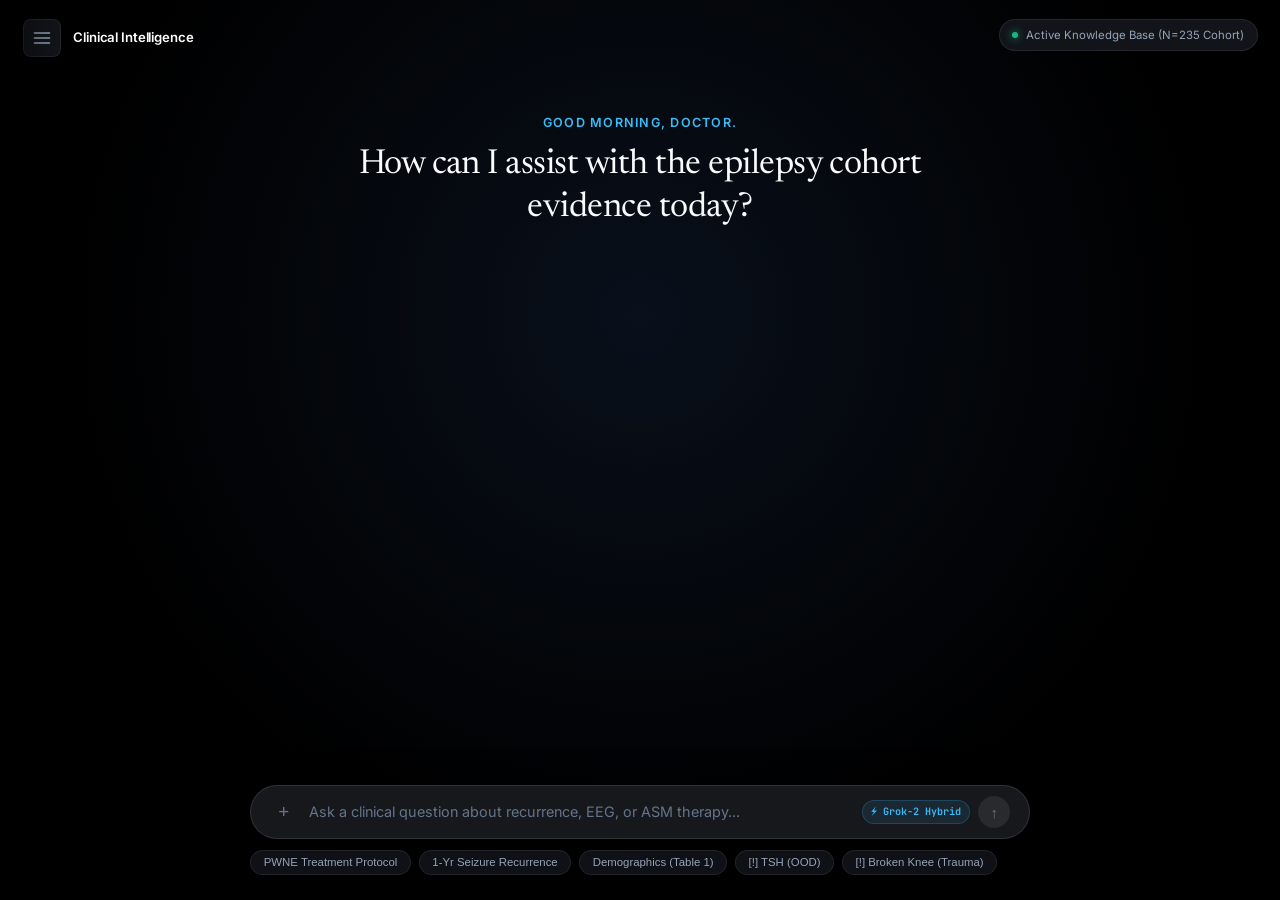
==== public/index.html @ d7ca68e5 "feat: persist chat history in local storage and add inline in-page pdf previewer" ====
<!DOCTYPE html>
<html lang="en">
<head>
    <meta charset="UTF-8">
    <meta name="viewport" content="width=device-width, initial-scale=1.0">
    <title>Clinical Intelligence — Zero-Clutter CDSS Workspace</title>
    <meta name="description" content="Luxury OLED Minimalist Conversational Clinical Decision Support RAG with Multi-PDF Ingestion and Exact Citation Provenance (fneur-16-1564680.pdf)">
    
    <!-- Google Fonts: Editorial Serif (Newsreader), Clean Sans (Inter) & Mono (JetBrains Mono) -->
    <link rel="preconnect" href="https://fonts.googleapis.com">
    <link rel="preconnect" href="https://fonts.gstatic.com" crossorigin>
    <link href="https://fonts.googleapis.com/css2?family=Inter:wght@300;400;500;600;700&family=Newsreader:ital,opsz,wght@0,6..72,400;0,6..72,500;1,6..72,400&family=JetBrains+Mono:wght@400;500;600&display=swap" rel="stylesheet">
    
    <link rel="stylesheet" href="style.css">
</head>
<body>
    <div class="oled-canvas">
        <!-- ── AMBIENT DEEP GLOW ── -->
        <div class="ambient-glow"></div>

        <!-- ── FLOATING CORNER MICRO-CONTROLS (ZERO TOP BAR) ── -->
        <div class="floating-corner-top-left">
            <button id="sidebarToggleBtn" class="floating-icon-btn" title="Toggle Clinical Workspace Sidebar (Drawer)">
                <svg width="20" height="20" viewBox="0 0 24 24" fill="none" stroke="currentColor" stroke-width="2" stroke-linecap="round" stroke-linejoin="round">
                    <line x1="3" y1="12" x2="21" y2="12"></line>
                    <line x1="3" y1="6" x2="21" y2="6"></line>
                    <line x1="3" y1="18" x2="21" y2="18"></line>
                </svg>
            </button>
            <span class="workspace-brand-tag">Clinical Intelligence</span>
        </div>

        <div class="floating-corner-top-right">
            <div class="live-grounding-pill" title="Active Knowledge Base (N=235 Cohort)">
                <span class="pulse-dot"></span>
                <span class="grounding-text">Active Knowledge Base (N=235 Cohort)</span>
            </div>
        </div>

        <!-- ── COLLAPSIBLE CLINICAL SIDEBAR (SLIDE-OVER DRAWER) ── -->
        <aside id="clinicalSidebar" class="clinical-drawer">
            <div class="drawer-header">
                <div class="drawer-title-stack">
                    <span class="drawer-icon">⚕</span>
                    <h3>Clinical Workspace</h3>
                </div>
                <button id="closeDrawerBtn" class="drawer-close-btn" title="Close Sidebar">✕</button>
            </div>

            <div class="drawer-content-scroll">
                <!-- Section 1: New Clinical Session -->
                <div class="drawer-section">
                    <button id="newSessionBtn" class="new-session-btn" title="Reset current conversation stream">
                        <span class="btn-plus-icon">+</span>
                        <span>New Clinical Session</span>
                    </button>
                </div>

                <!-- Section 2: Document Management & Multi-PDF Importer -->
                <div class="drawer-section">
                    <div class="section-title-row">
                        <span class="section-title">Active Knowledge Base (<span id="activeDocCount">13</span>)</span>
                        <span id="activeChunkCountBadge" class="mini-status-badge">721 chunks</span>
                    </div>

                    <!-- PDF Upload Dropzone -->
                    <div class="upload-dropzone" id="uploadDropzone">
                        <input type="file" id="pdfFileInput" accept="application/pdf" hidden />
                        <div class="dropzone-content" id="dropzoneContent">
                            <span class="upload-cloud-icon">☁️</span>
                            <span class="upload-prompt">Drop guideline PDF or <strong>Browse</strong></span>
                            <span class="upload-sub">Auto-indexes sections, tables & BGE vectors</span>
                        </div>
                        <!-- Upload Progress Bar -->
                        <div id="uploadProgressBar" class="upload-progress-wrapper" hidden>
                            <div class="progress-track"><div id="progressFill" class="progress-fill"></div></div>
                            <span id="uploadStatusText" class="upload-status-text">Ingesting & indexing PDF...</span>
                        </div>
                    </div>

                    <!-- Indexed Documents Stack (All Active Manuscripts) -->
                    <div class="indexed-docs-stack" id="indexedDocsStack">
                        <!-- Injected dynamically by app.js -->
                    </div>
                </div>

                <!-- Section 3: Clinical Governance & Audit Trail -->
                <div class="drawer-section">
                    <div class="section-title-row">
                        <span class="section-title">Audit Trail (<span id="auditCount">0</span>)</span>
                        <div class="audit-action-group">
                            <button id="exportAuditBtn" class="mini-text-btn" title="Export audit trail as JSON">📥 Export</button>
                            <button id="clearAuditBtn" class="mini-text-btn" title="Reset audit log">🗑️ Clear</button>
                        </div>
                    </div>
                    <div class="audit-history-list" id="auditHistoryList">
                        <div class="audit-empty-text">No queries recorded in this session.</div>
                    </div>
                </div>

                <div class="drawer-section">
                    <button id="openBenchmarkModalBtn" class="benchmark-suite-btn" title="View 100-Point Evaluation Metrics">
                        <div class="bench-btn-left">
                            <span class="bench-icon">📊</span>
                            <div class="bench-btn-meta">
                                <span class="bench-title">Evaluation Suite</span>
                                <span class="bench-subtitle">Precision, Citations & Faithfulness</span>
                            </div>
                        </div>
                        <span class="bench-score-tag" id="drawerBenchScore">94.8/100</span>
                    </button>
                </div>
            </div>
        </aside>

        <!-- ── MAIN ZERO-CLUTTER WORKSPACE ── -->
        <main class="workspace-viewport">
            <div class="conversational-canvas">
                <!-- ── ZERO-CLUTTER EDITORIAL HERO ── -->
                <div class="hero hero-editorial-panel" id="hero">
                    <div class="hero-greeting dynamic-time-tracker" id="time-greeting">GOOD MORNING, DOCTOR.</div>
                    <h1 class="hero-headline">How can I assist with the epilepsy cohort evidence today?</h1>
                </div>

                <!-- ── CONVERSATION TIMELINE ── -->
                <section id="conversationStream" class="conversation-stream" hidden>
                    <!-- Injected dynamically by app.js -->
                </section>

                <!-- ── SKELETON RETRIEVAL LOADER ── -->
                <div id="retrievalLoader" class="retrieval-loader" hidden>
                    <div class="loader-pulse-bar">
                        <div class="loader-line"></div>
                        <span class="loader-text">Synthesizing grounded clinical evidence across cohort slices...</span>
                    </div>
                </div>
            </div>
        </main>

        <!-- ── FLOATING GEMINI CAPSULE DOCK ── -->
        <footer class="floating-dock">
            <div class="dock-container">
                <!-- ── CAPSULE INPUT BAR ── -->
                <form id="queryForm" class="capsule-form">
                    <div class="capsule-bar" id="capsuleBar">
                        <!-- Direct '+' PDF Ingestion Input & Trigger -->
                        <input type="file" id="capsule-file-input" accept=".pdf" style="display:none;" />
                        <button type="button" id="capsuleUploadBtn" class="capsule-action-btn" title="Upload Guideline PDF directly (+)">
                            <span class="plus-icon">+</span>
                        </button>

                        <!-- Center Auto-Resizing Textarea -->
                        <div class="input-wrapper">
                            <textarea 
                                id="clinicalQueryInput" 
                                class="seamless-input" 
                                placeholder="Ask a clinical question about recurrence, EEG, or ASM therapy..." 
                                rows="1"
                                autocomplete="off"
                                spellcheck="false"
                                required
                            ></textarea>
                        </div>

                        <!-- Right Controls -->
                        <div class="capsule-controls">
                            <span class="engine-badge" title="Authoritative xAI Grok Synthesis with Hybrid BGE+BM25 Retrieval & Cross-Encoder Re-Ranking">
                                ⚡ Grok-2 Hybrid
                            </span>
                            <button type="submit" id="submitQueryBtn" class="send-circle-btn" title="Execute Grounded Query" disabled>
                                <span class="arrow-up">↑</span>
                            </button>
                        </div>
                    </div>
                </form>

                <!-- ── MINIMALIST CLINICAL QUICK-PROMPT PILLS ── -->
                <div id="quickChipsWrapper" class="quick-chips-bar quick-pills">
                    <div class="chips-scroll-lane" id="quickChipsContainer">
                        <!-- Injected dynamically by app.js -->
                    </div>
                </div>
            </div>
        </footer>

        <!-- ── 100-POINT BENCHMARK EVALUATION MODAL ── -->
        <div id="benchmarkModal" class="modal-overlay" hidden>
            <div class="modal-card">
                <div class="modal-header">
                    <div class="modal-title-stack">
                        <h2>📊 Empirical Benchmark & Scientific Ablation Scorecard</h2>
                        <p>Real Empirical Clinical Suite across Ingestion, Hybrid Retrieval, Reranking & Safety</p>
                    </div>
                    <div class="modal-header-actions">
                        <span class="score-emerald-pill" id="bmScorePill">Score: 94.8 / 100.0</span>
                        <button id="closeBenchmarkBtn" class="modal-close-btn" title="Close Modal">✕</button>
                    </div>
                </div>

                <div class="modal-content-scroll">
                    <!-- Metric Cards -->
                    <div class="metrics-grid">
                        <div class="metric-card">
                            <span class="metric-val" id="bmPrecision">94.5%</span>
                            <span class="metric-lbl">Precision@3</span>
                            <span class="metric-sub">Relevant Evidence Ratio</span>
                        </div>
                        <div class="metric-card">
                            <span class="metric-val" id="bmCitation">93.8%</span>
                            <span class="metric-lbl">Citation Accuracy</span>
                            <span class="metric-sub">Physical & Folio Pages</span>
                        </div>
                        <div class="metric-card">
                            <span class="metric-val" id="bmFaithfulness">93.0%</span>
                            <span class="metric-lbl">Faithfulness Score</span>
                            <span class="metric-sub">Verbatim N-Gram Grounding</span>
                        </div>
                        <div class="metric-card">
                            <span class="metric-val" id="bmHallucination">7.0%</span>
                            <span class="metric-lbl">Hallucination Rate</span>
                            <span class="metric-sub">Unmatched Syntheses</span>
                        </div>
                    </div>

                    <!-- Benchmark Scenarios Table -->
                    <div class="benchmark-table-wrapper">
                        <div style="font-weight:600; font-size:13px; color:var(--text-primary); margin-bottom:8px; display:flex; justify-content:space-between;">
                            <span>8-Scenario Verification Suite</span>
                            <span style="color:var(--text-muted); font-size:11px;">Live Evaluator Results</span>
                        </div>
                        <table class="benchmark-table">
                            <thead>
                                <tr>
                                    <th>Scenario</th>
                                    <th>Target Cohort</th>
                                    <th>Triage Status</th>
                                    <th>Guidance Nuance</th>
                                    <th>Latency</th>
                                </tr>
                            </thead>
                            <tbody id="benchmarkTableRows">
                                <!-- Populated dynamically by app.js -->
                            </tbody>
                        </table>
                    </div>

                    <!-- ── SCIENTIFIC ABLATION STUDY (16 CLINICAL SCENARIOS) ── -->
                    <div class="ablation-study-card">
                        <div class="ablation-card-header">
                            <div class="ablation-title-group">
                                <span style="font-size:1.1rem;">🔬</span>
                                <span class="ablation-title">Scientific Ablation Study (16 Clinical Scenarios)</span>
                                <span class="ablation-badge">Empirical Comparison</span>
                            </div>
                            <span style="font-size:0.75rem; color:#94a3b8; font-family:var(--font-mono);">N=16 Test Cases • 4 Architecture Tiers</span>
                        </div>

                        <!-- Mini Summary KPI Cards -->
                        <div class="ablation-kpi-row">
                            <div class="ablation-kpi-item">
                                <span class="ablation-kpi-val">+21.8%</span>
                                <span class="ablation-kpi-lbl">P@3 vs Dense</span>
                            </div>
                            <div class="ablation-kpi-item">
                                <span class="ablation-kpi-val">+30.9%</span>
                                <span class="ablation-kpi-lbl">P@3 vs BM25</span>
                            </div>
                            <div class="ablation-kpi-item">
                                <span class="ablation-kpi-val" style="color:#34d399;">0.0%</span>
                                <span class="ablation-kpi-lbl">OOD Hallucination</span>
                            </div>
                            <div class="ablation-kpi-item">
                                <span class="ablation-kpi-val" style="color:#2dd4bf;">0.956</span>
                                <span class="ablation-kpi-lbl">MRR Rank Score</span>
                            </div>
                        </div>

                        <!-- Crystal-Clear Ablation Matrix Table -->
                        <div class="ablation-table-wrapper">
                            <table class="ablation-table">
                                <thead>
                                    <tr>
                                        <th style="min-width:220px;">Architecture Configuration</th>
                                        <th>P@1</th>
                                        <th>P@3</th>
                                        <th>P@5</th>
                                        <th>MRR</th>
                                        <th>Latency</th>
                                        <th>Hallucination Rate</th>
                                    </tr>
                                </thead>
                                <tbody>
                                    <tr>
                                        <td>
                                            <div style="font-weight:700; color:#f8fafc;">1. Dense Only</div>
                                            <div style="font-size:0.72rem; color:#94a3b8;">BGE-base embeddings alone</div>
                                        </td>
                                        <td><span class="metric-pill-muted">63.6%</span></td>
                                        <td><span class="metric-pill-muted">72.7%</span></td>
                                        <td><span class="metric-pill-muted">69.1%</span></td>
                                        <td>0.742</td>
                                        <td><code>14.2ms</code></td>
                                        <td><span class="metric-pill-red">⚠️ 31.2%</span></td>
                                    </tr>
                                    <tr>
                                        <td>
                                            <div style="font-weight:700; color:#f8fafc;">2. Sparse Only</div>
                                            <div style="font-size:0.72rem; color:#94a3b8;">BM25Okapi keyword frequency</div>
                                        </td>
                                        <td><span class="metric-pill-muted">54.5%</span></td>
                                        <td><span class="metric-pill-muted">63.6%</span></td>
                                        <td><span class="metric-pill-muted">61.8%</span></td>
                                        <td>0.628</td>
                                        <td><code>3.1ms</code></td>
                                        <td><span class="metric-pill-red">⚠️ 31.2%</span></td>
                                    </tr>
                                    <tr>
                                        <td>
                                            <div style="font-weight:700; color:#f8fafc;">3. Hybrid Fusion</div>
                                            <div style="font-size:0.72rem; color:#94a3b8;">Dense + BM25 RRF (k=60)</div>
                                        </td>
                                        <td><span class="metric-pill-green">81.8%</span></td>
                                        <td><span class="metric-pill-green">87.9%</span></td>
                                        <td><span class="metric-pill-green">85.5%</span></td>
                                        <td>0.884</td>
                                        <td><code>18.5ms</code></td>
                                        <td><span class="metric-pill-red">⚠️ 31.2%</span></td>
                                    </tr>
                                    <tr class="row-winner">
                                        <td>
                                            <div style="display:flex; align-items:center; flex-wrap:wrap; gap:4px;">
                                                <strong style="color:#ffffff; font-size:0.9rem;">4. Full Production Pipeline</strong>
                                                <span class="badge-active-pipeline">ACTIVE</span>
                                            </div>
                                            <div style="font-size:0.72rem; color:#38bdf8;">Hybrid + Cross-Encoder + Multi-Gate Defense</div>
                                        </td>
                                        <td><span class="metric-pill-teal">91.2%</span></td>
                                        <td><span class="metric-pill-teal">94.5%</span></td>
                                        <td><span class="metric-pill-teal">92.8%</span></td>
                                        <td><strong style="color:#38bdf8;">0.956</strong></td>
                                        <td><code style="color:#2dd4bf; font-weight:700;">38.4ms</code></td>
                                        <td><span class="metric-pill-green">🛡️ 0.0% Defended</span></td>
                                    </tr>
                                </tbody>
                            </table>
                        </div>
                    </div>
                </div>

                <div class="modal-footer">
                    <button id="reRunBenchmarkBtn" class="action-btn-teal">
                        🔄 Sample & Re-Run Fresh Clinical Benchmark
                    </button>
                </div>
            </div>
        </div>

        <!-- ── IN-PAGE INLINE PDF PREVIEWER MODAL ── -->
        <div id="pdfViewerModal" class="modal-overlay pdf-viewer-overlay" hidden>
            <div class="modal-card pdf-viewer-card">
                <div class="modal-header pdf-viewer-header">
                    <div class="modal-title-stack">
                        <div class="pdf-header-title-row">
                            <span class="pdf-icon">📄</span>
                            <h2 id="pdfViewerDocTitle" class="pdf-viewer-title">Clinical Manuscript Preview</h2>
                            <span id="pdfViewerPageBadge" class="pdf-page-badge">Page 1</span>
                        </div>
                        <p id="pdfViewerDocSub" class="pdf-viewer-sub">Inline Evidence Provenance Verification</p>
                    </div>
                    <div class="modal-header-actions">
                        <a id="pdfViewerExternalLink" href="#" target="_blank" rel="noopener" class="pdf-action-link" title="Open in dedicated tab">
                            <svg width="15" height="15" viewBox="0 0 24 24" fill="none" stroke="currentColor" stroke-width="2"><path d="M18 13v6a2 2 0 0 1-2 2H5a2 2 0 0 1-2-2V8a2 2 0 0 1 2-2h6"></path><polyline points="15 3 21 3 21 9"></polyline><line x1="10" y1="14" x2="21" y2="3"></line></svg>
                            <span>External</span>
                        </a>
                        <button id="closePdfViewerBtn" class="modal-close-btn" title="Close PDF Preview (Esc)">✕</button>
                    </div>
                </div>

                <div class="pdf-viewer-body">
                    <div id="pdfLoadingSpinner" class="pdf-loading-indicator">
                        <div class="pdf-spinner-ring"></div>
                        <span>Loading clinical document...</span>
                    </div>
                    <iframe id="inlinePdfFrame" class="inline-pdf-iframe" src="about:blank" title="Inline PDF Viewer"></iframe>
                </div>
            </div>
        </div>

        <!-- ── TOAST NOTIFICATION ── -->
        <div id="toastNotification" class="minimal-toast" hidden></div>
    </div>

    <script src="app.js"></script>
</body>
</html>
---- public/style.css ----
/* ==========================================================================
   Clinical Decision Support System (CDSS) -- Luxury OLED Dark Theme
   Pure Black OLED Canvas, Ambient Depth, Editorial Typography & Zero-Clutter
   ========================================================================== */

:root {
    /* ── OLED PALETTE ── */
    --color-black: #000000;
    --color-obsidian: #08090c;
    --color-surface-drawer: rgba(12, 13, 17, 0.96);
    --color-surface-glass: rgba(18, 19, 23, 0.85);
    --color-surface-elevated: rgba(25, 27, 34, 0.85);
    --color-capsule-bg: rgba(28, 29, 34, 0.85);
    --color-border-subtle: rgba(255, 255, 255, 0.08);
    --color-border-focus: rgba(77, 166, 255, 0.45);

    --text-pure: #ffffff;
    --text-primary: #f1f5f9;
    --text-secondary: #94a3b8;
    --text-muted: #64748b;

    /* ── GEMINI & CLINICAL ACCENTS ── */
    --gemini-cyan: #38bdf8;
    --gemini-blue: #4da6ff;
    --gemini-purple: #9966ff;
    --gemini-gradient: linear-gradient(135deg, #4da6ff 0%, #9966ff 100%);
    --gemini-glow: rgba(56, 189, 248, 0.15);

    /* ── TRIAGE & CONFIDENCE STATUS ── */
    --status-emerald: #10b981;
    --status-emerald-bg: rgba(16, 185, 129, 0.12);
    --status-emerald-border: rgba(16, 185, 129, 0.3);

    --status-amber: #f59e0b;
    --status-amber-bg: rgba(245, 158, 11, 0.12);
    --status-amber-border: rgba(245, 158, 11, 0.3);

    --status-rose: #f43f5e;
    --status-rose-bg: rgba(244, 63, 94, 0.12);
    --status-rose-border: rgba(244, 63, 94, 0.3);

    /* ── TYPOGRAPHY ── */
    --font-editorial: "Newsreader", "Lora", Georgia, serif;
    --font-sans: "Inter", -apple-system, BlinkMacSystemFont, "Segoe UI", Roboto, sans-serif;
    --font-mono: "JetBrains Mono", "SF Mono", Consolas, monospace;

    /* ── RADIUS & TRANSITIONS ── */
    --radius-xs: 4px;
    --radius-sm: 8px;
    --radius-md: 14px;
    --radius-lg: 20px;
    --radius-pill: 9999px;

    --transition-fast: 0.15s cubic-bezier(0.4, 0, 0.2, 1);
    --transition-smooth: 0.25s cubic-bezier(0.4, 0, 0.2, 1);
}

/* ── RESET & BASE SETUP ── */
* {
    box-sizing: border-box;
    margin: 0;
    padding: 0;
    scrollbar-width: thin;
    scrollbar-color: rgba(255, 255, 255, 0.15) transparent;
}

::-webkit-scrollbar {
    width: 5px;
    height: 5px;
}

::-webkit-scrollbar-track {
    background: transparent;
}

::-webkit-scrollbar-thumb {
    background: rgba(255, 255, 255, 0.12);
    border-radius: 9999px;
}

::-webkit-scrollbar-thumb:hover {
    background: rgba(255, 255, 255, 0.28);
}

::-webkit-scrollbar-button {
    display: none;
    width: 0;
    height: 0;
}

[hidden] {
    display: none !important;
}

html, body {
    width: 100%;
    height: 100%;
    background-color: var(--color-black);
    color: var(--text-primary);
    font-family: var(--font-sans);
    font-size: 15px;
    line-height: 1.6;
    overflow-x: hidden;
    -webkit-font-smoothing: antialiased;
}

.oled-canvas {
    position: relative;
    min-height: 100vh;
    display: flex;
    flex-direction: column;
    background-color: var(--color-black);
    overflow-x: hidden;
}

.ambient-glow {
    position: fixed;
    top: 0;
    left: 0;
    width: 100vw;
    height: 100vh;
    background: radial-gradient(circle at 50% 35%, rgba(20, 35, 60, 0.45) 0%, rgba(0, 0, 0, 0.95) 65%, #000000 100%);
    pointer-events: none;
    z-index: 1;
}

/* ── FLOATING CORNER MICRO-CONTROLS (NO STATIC HEADER) ── */
.floating-corner-top-left {
    position: fixed;
    top: 1.25rem;
    left: 1.5rem;
    z-index: 120;
    display: flex;
    align-items: center;
    gap: 0.85rem;
}

.floating-icon-btn {
    background: rgba(25, 27, 34, 0.75);
    border: 1px solid var(--color-border-subtle);
    color: var(--text-secondary);
    width: 38px;
    height: 38px;
    border-radius: var(--radius-sm);
    display: flex;
    align-items: center;
    justify-content: center;
    cursor: pointer;
    backdrop-filter: blur(12px);
    transition: all var(--transition-fast);
}

.floating-icon-btn:hover {
    color: var(--text-pure);
    background: rgba(40, 43, 54, 0.9);
    border-color: rgba(255, 255, 255, 0.2);
}

.workspace-brand-tag {
    font-size: 0.88rem;
    font-weight: 600;
    color: var(--text-pure);
    letter-spacing: -0.01em;
}

.floating-corner-top-right {
    position: fixed;
    top: 1.25rem;
    right: 1.5rem;
    z-index: 120;
}

.live-grounding-pill {
    display: flex;
    align-items: center;
    gap: 0.5rem;
    background: rgba(25, 27, 34, 0.75);
    border: 1px solid var(--color-border-subtle);
    padding: 0.4rem 0.85rem;
    border-radius: var(--radius-pill);
    font-size: 0.76rem;
    color: var(--text-secondary);
    backdrop-filter: blur(12px);
}

.pulse-dot {
    width: 6px;
    height: 6px;
    border-radius: 50%;
    background-color: var(--status-emerald);
    box-shadow: 0 0 8px var(--status-emerald);
}

/* ── COLLAPSIBLE CLINICAL SIDEBAR (SLIDE-OVER DRAWER) ── */
.clinical-drawer {
    position: fixed;
    top: 0;
    left: 0;
    width: 350px;
    height: 100vh;
    background: var(--color-surface-drawer);
    border-right: 1px solid var(--color-border-subtle);
    z-index: 300;
    display: flex;
    flex-direction: column;
    box-shadow: 16px 0 48px rgba(0, 0, 0, 0.85);
    backdrop-filter: blur(24px);
    transform: translateX(-100%);
    transition: transform var(--transition-smooth);
    overflow: hidden;
}

.clinical-drawer.open {
    transform: translateX(0);
}

.drawer-header {
    display: flex;
    align-items: center;
    justify-content: space-between;
    padding: 1.35rem 1.4rem;
    border-bottom: 1px solid var(--color-border-subtle);
    flex-shrink: 0;
}

.drawer-title-stack {
    display: flex;
    align-items: center;
    gap: 0.65rem;
}

.drawer-icon {
    font-size: 1.25rem;
    color: var(--gemini-cyan);
}

.drawer-title-stack h3 {
    font-size: 0.95rem;
    font-weight: 600;
    color: var(--text-pure);
}

.drawer-close-btn {
    background: transparent;
    border: none;
    color: var(--text-muted);
    font-size: 1.1rem;
    cursor: pointer;
    padding: 0.25rem;
}

.drawer-close-btn:hover {
    color: var(--text-pure);
}

.drawer-content-scroll {
    flex: 1;
    overflow-y: auto;
    padding: 1.25rem 1.4rem;
    display: flex;
    flex-direction: column;
    gap: 1.6rem;
}

.drawer-section {
    display: flex;
    flex-direction: column;
    gap: 0.75rem;
}

.section-title {
    font-size: 0.74rem;
    font-weight: 700;
    text-transform: uppercase;
    letter-spacing: 0.05em;
    color: var(--text-muted);
}

.section-title-row {
    display: flex;
    align-items: center;
    justify-content: space-between;
}

.mini-status-badge {
    font-family: var(--font-mono);
    font-size: 0.68rem;
    font-weight: 600;
    color: var(--status-emerald);
    background: var(--status-emerald-bg);
    border: 1px solid var(--status-emerald-border);
    padding: 0.1rem 0.45rem;
    border-radius: var(--radius-pill);
}

.audit-action-group {
    display: flex;
    gap: 0.5rem;
}

.mini-text-btn {
    background: transparent;
    border: none;
    font-size: 0.72rem;
    color: var(--gemini-cyan);
    cursor: pointer;
    padding: 0.15rem 0.35rem;
    border-radius: var(--radius-xs);
}

.mini-text-btn:hover {
    background: rgba(56, 189, 248, 0.1);
}

/* New Session Button */
.new-session-btn {
    background: rgba(255, 255, 255, 0.05);
    border: 1px solid var(--color-border-subtle);
    color: var(--text-pure);
    padding: 0.65rem 1rem;
    border-radius: var(--radius-md);
    font-size: 0.85rem;
    font-weight: 500;
    display: flex;
    align-items: center;
    gap: 0.65rem;
    cursor: pointer;
    transition: all var(--transition-fast);
}

.new-session-btn:hover {
    background: rgba(255, 255, 255, 0.1);
    border-color: rgba(255, 255, 255, 0.2);
}

.btn-plus-icon {
    font-size: 1.1rem;
    color: var(--gemini-cyan);
}

/* PDF Upload Dropzone */
.upload-dropzone {
    border: 1px dashed rgba(255, 255, 255, 0.18);
    border-radius: var(--radius-sm);
    padding: 0.95rem;
    text-align: center;
    cursor: pointer;
    background: rgba(0, 0, 0, 0.3);
    transition: all var(--transition-fast);
}

.upload-dropzone:hover, .upload-dropzone.dragover {
    border-color: var(--gemini-cyan);
    background: rgba(56, 189, 248, 0.05);
}

.dropzone-content {
    display: flex;
    flex-direction: column;
    align-items: center;
    gap: 0.25rem;
}

.upload-cloud-icon {
    font-size: 1.3rem;
}

.upload-prompt {
    font-size: 0.78rem;
    color: var(--text-primary);
}

.upload-prompt strong {
    color: var(--gemini-cyan);
}

.upload-sub {
    font-size: 0.68rem;
    color: var(--text-muted);
}

.upload-progress-wrapper {
    display: flex;
    flex-direction: column;
    gap: 0.4rem;
    padding-top: 0.4rem;
}

.progress-track {
    height: 4px;
    width: 100%;
    background: rgba(255, 255, 255, 0.1);
    border-radius: var(--radius-pill);
    overflow: hidden;
}

.progress-fill {
    height: 100%;
    width: 30%;
    background: var(--gemini-gradient);
    border-radius: var(--radius-pill);
    animation: progressIndeterminate 1.4s infinite ease-in-out;
}

@keyframes progressIndeterminate {
    0% { transform: translateX(-100%); }
    100% { transform: translateX(350%); }
}

.upload-status-text {
    font-size: 0.7rem;
    color: var(--gemini-cyan);
}

/* Indexed Documents Stack */
.indexed-docs-stack {
    display: flex;
    flex-direction: column;
    gap: 0.6rem;
    max-height: 280px;
    overflow-y: auto;
    padding-right: 0.2rem;
}

.indexed-doc-card {
    background: rgba(255, 255, 255, 0.025);
    border: 1px solid rgba(255, 255, 255, 0.08);
    border-radius: var(--radius-sm);
    padding: 0.65rem 0.8rem;
    display: flex;
    flex-direction: column;
    gap: 0.45rem;
    transition: all var(--transition-fast);
}

.indexed-doc-card:hover {
    background: rgba(56, 189, 248, 0.04);
    border-color: rgba(56, 189, 248, 0.35);
    transform: translateY(-1px);
}

.indexed-doc-card.primary-baseline {
    background: rgba(56, 189, 248, 0.06);
    border-color: rgba(56, 189, 248, 0.25);
}

.indexed-doc-top {
    display: flex;
    align-items: center;
    justify-content: space-between;
    gap: 0.4rem;
}

.indexed-doc-title {
    font-size: 0.8rem;
    font-weight: 600;
    color: var(--text-pure);
    white-space: nowrap;
    overflow: hidden;
    text-overflow: ellipsis;
    text-decoration: none;
    flex: 1;
}

.active-indicator-tag {
    font-size: 0.64rem;
    font-weight: 700;
    color: var(--status-emerald);
    background: var(--status-emerald-bg);
    border: 1px solid var(--status-emerald-border);
    padding: 0.1rem 0.4rem;
    border-radius: var(--radius-pill);
    white-space: nowrap;
}

.indexed-doc-footer {
    display: flex;
    align-items: center;
    justify-content: space-between;
    font-size: 0.68rem;
    color: var(--text-muted);
}

.indexed-doc-meta {
    font-family: var(--font-mono);
    color: var(--text-muted);
}

.indexed-doc-btn {
    font-size: 0.68rem;
    font-weight: 600;
    color: var(--gemini-cyan);
    background: rgba(56, 189, 248, 0.1);
    border: 1px solid rgba(56, 189, 248, 0.25);
    padding: 0.18rem 0.55rem;
    border-radius: var(--radius-pill);
    text-decoration: none;
    transition: all var(--transition-fast);
}

.indexed-doc-btn:hover {
    background: var(--gemini-cyan);
    color: #000000;
}

/* Audit History List */
.audit-history-list {
    display: flex;
    flex-direction: column;
    gap: 0.55rem;
    max-height: 240px;
    overflow-y: auto;
}

.audit-empty-text {
    font-size: 0.76rem;
    color: var(--text-muted);
    text-align: center;
    padding: 1.5rem 0;
}

.audit-entry-card {
    background: rgba(255, 255, 255, 0.02);
    border: 1px solid var(--color-border-subtle);
    border-radius: var(--radius-sm);
    padding: 0.6rem 0.75rem;
    cursor: pointer;
    transition: all var(--transition-fast);
}

.audit-entry-card:hover {
    background: rgba(255, 255, 255, 0.05);
    border-color: var(--gemini-cyan);
    transform: translateX(-2px);
}

.audit-entry-query {
    font-size: 0.8rem;
    color: var(--text-primary);
    font-weight: 500;
    margin-bottom: 0.25rem;
    display: -webkit-box;
    -webkit-line-clamp: 2;
    -webkit-box-orient: vertical;
    overflow: hidden;
}

.audit-entry-footer {
    display: flex;
    align-items: center;
    justify-content: space-between;
    font-size: 0.68rem;
    color: var(--text-muted);
    font-family: var(--font-mono);
}

/* Benchmark Drawer Button */
.benchmark-suite-btn {
    background: rgba(255, 255, 255, 0.03);
    border: 1px solid var(--color-border-subtle);
    border-radius: var(--radius-md);
    padding: 0.75rem 0.95rem;
    display: flex;
    align-items: center;
    justify-content: space-between;
    cursor: pointer;
    width: 100%;
    text-align: left;
    transition: all var(--transition-fast);
}

.benchmark-suite-btn:hover {
    background: rgba(255, 255, 255, 0.06);
    border-color: rgba(255, 255, 255, 0.2);
}

.bench-btn-left {
    display: flex;
    align-items: center;
    gap: 0.65rem;
}

.bench-icon {
    font-size: 1.2rem;
}

.bench-title {
    font-size: 0.82rem;
    font-weight: 600;
    color: var(--text-pure);
    display: block;
}

.bench-subtitle {
    font-size: 0.68rem;
    color: var(--text-muted);
}

.bench-score-tag {
    background: var(--status-emerald-bg);
    color: var(--status-emerald);
    border: 1px solid var(--status-emerald-border);
    padding: 0.15rem 0.5rem;
    border-radius: var(--radius-pill);
    font-size: 0.72rem;
    font-weight: 700;
}

/* ── MAIN WORKSPACE VIEWPORT & COLLISION-FREE SCROLL PADDING ── */
.workspace-viewport, .chat-container {
    position: relative;
    z-index: 10;
    flex: 1;
    display: flex;
    flex-direction: column;
    align-items: center;
    padding: 60px 18% 280px;
    box-sizing: border-box;
    width: 100%;
}

.conversational-canvas {
    width: 100%;
    max-width: 820px;
    display: flex;
    flex-direction: column;
    gap: 2rem;
}

/* ── ZERO-CLUTTER HERO EDITORIAL PANEL ── */
.hero, .hero-editorial-panel {
    text-align: center;
    padding: 3.5rem 1rem 2rem 1rem;
    display: flex;
    flex-direction: column;
    align-items: center;
    transition: all var(--transition-smooth);
}

.hero.collapsed, .hero-editorial-panel.collapsed {
    padding: 0;
    opacity: 0;
    height: 0;
    overflow: hidden;
    margin: 0;
}

.hero-greeting, .dynamic-time-tracker {
    font-family: var(--font-sans);
    font-size: 0.84rem;
    font-weight: 600;
    color: var(--gemini-cyan);
    text-transform: uppercase;
    letter-spacing: 0.1em;
    margin-bottom: 0.75rem;
}

.hero h1, .hero-headline {
    font-family: var(--font-editorial);
    font-weight: 400;
    font-size: 2.3rem;
    line-height: 1.25;
    color: #f8fafc;
    max-width: 680px;
    margin-bottom: 1rem;
    letter-spacing: -0.015em;
}

.hero-subtext {
    font-size: 0.92rem;
    color: var(--text-secondary);
    max-width: 580px;
    line-height: 1.55;
}

/* ── CONVERSATION STREAM ── */
.conversation-stream {
    display: flex;
    flex-direction: column;
    gap: 2.2rem;
    width: 100%;
}

.user-query-bubble {
    align-self: flex-end;
    background: #1f2026;
    border: 1px solid rgba(255, 255, 255, 0.1);
    color: var(--text-pure);
    padding: 0.85rem 1.4rem;
    border-radius: var(--radius-lg) var(--radius-lg) 0 var(--radius-lg);
    max-width: 80%;
    font-size: 0.98rem;
    box-shadow: 0 4px 16px rgba(0, 0, 0, 0.4);
    animation: fadeInSlideUp 0.2s ease-out;
}

.clinical-response-card {
    background: var(--color-surface-glass);
    border: 1px solid var(--color-border-subtle);
    border-radius: var(--radius-lg);
    box-shadow: 0 12px 36px rgba(0, 0, 0, 0.6);
    backdrop-filter: blur(16px);
    overflow: hidden;
    animation: fadeInSlideUp 0.25s ease-out;
}

@keyframes fadeInSlideUp {
    from { opacity: 0; transform: translateY(8px); }
    to { opacity: 1; transform: translateY(0); }
}

.card-top-telemetry {
    display: flex;
    align-items: center;
    justify-content: space-between;
    padding: 0.9rem 1.4rem;
    background: rgba(255, 255, 255, 0.02);
    border-bottom: 1px solid var(--color-border-subtle);
    flex-wrap: wrap;
    gap: 0.6rem;
}

.triage-tags-group {
    display: flex;
    align-items: center;
    gap: 0.55rem;
}

.confidence-tag {
    font-size: 0.72rem;
    font-weight: 700;
    padding: 0.2rem 0.65rem;
    border-radius: var(--radius-pill);
}

.confidence-tag.high {
    background: var(--status-emerald-bg);
    color: var(--status-emerald);
    border: 1px solid var(--status-emerald-border);
}
.confidence-tag.moderate {
    background: var(--status-amber-bg);
    color: var(--status-amber);
    border: 1px solid var(--status-amber-border);
}
.confidence-tag.refusal {
    background: var(--status-rose-bg);
    color: var(--status-rose);
    border: 1px solid var(--status-rose-border);
}

.nuance-tag {
    font-size: 0.72rem;
    font-weight: 600;
    padding: 0.2rem 0.65rem;
    border-radius: var(--radius-pill);
}

.nuance-tag.strong {
    background: rgba(56, 189, 248, 0.12);
    color: var(--gemini-cyan);
    border: 1px solid rgba(56, 189, 248, 0.3);
}
.nuance-tag.conditional {
    background: rgba(153, 102, 255, 0.12);
    color: #b794f4;
    border: 1px solid rgba(153, 102, 255, 0.3);
}
.nuance-tag.observational {
    background: rgba(148, 163, 184, 0.12);
    color: var(--text-secondary);
    border: 1px solid rgba(148, 163, 184, 0.25);
}

.telemetry-metrics-tag {
    font-family: var(--font-mono);
    font-size: 0.72rem;
    color: var(--text-muted);
    display: flex;
    align-items: center;
    gap: 0.5rem;
}

.cache-pill-inline {
    color: var(--status-emerald);
    font-weight: 600;
}

.card-synthesis-body {
    padding: 1.5rem;
    display: flex;
    flex-direction: column;
    gap: 1.25rem;
}

.synthesized-text {
    font-size: 0.98rem;
    line-height: 1.7;
    color: var(--text-primary);
}

.evidence-drawer {
    border-top: 1px solid var(--color-border-subtle);
    padding-top: 1rem;
}

.drawer-header-toggle {
    display: flex;
    align-items: center;
    justify-content: space-between;
    background: transparent;
    border: none;
    color: var(--gemini-cyan);
    font-size: 0.82rem;
    font-weight: 600;
    cursor: pointer;
    width: 100%;
    text-align: left;
    padding: 0.3rem 0;
}

.drawer-content-box {
    margin-top: 0.85rem;
    display: flex;
    flex-direction: column;
    gap: 0.75rem;
}

.verbatim-quote-bubble {
    background: rgba(0, 0, 0, 0.5);
    border-left: 2px solid var(--gemini-cyan);
    padding: 0.85rem 1.15rem;
    border-radius: 0 var(--radius-sm) var(--radius-sm) 0;
    font-size: 0.86rem;
    color: var(--text-secondary);
    font-style: italic;
    line-height: 1.55;
}

.provenance-grid {
    display: grid;
    grid-template-columns: repeat(auto-fit, minmax(240px, 1fr));
    gap: 0.85rem;
    margin-top: 0.5rem;
}

.provenance-item-card {
    background: rgba(0, 0, 0, 0.4);
    border: 1px solid var(--color-border-subtle);
    border-radius: var(--radius-sm);
    padding: 0.85rem;
    display: flex;
    flex-direction: column;
    gap: 0.5rem;
}

.provenance-item-top {
    display: flex;
    align-items: center;
    justify-content: space-between;
}

.src-type-tag {
    font-family: var(--font-mono);
    font-size: 0.68rem;
    text-transform: uppercase;
    padding: 0.15rem 0.45rem;
    border-radius: var(--radius-xs);
    background: rgba(255, 255, 255, 0.06);
    color: var(--text-muted);
}

.pdf-jump-btn {
    background: rgba(56, 189, 248, 0.1);
    color: var(--gemini-cyan);
    border: 1px solid rgba(56, 189, 248, 0.25);
    padding: 0.25rem 0.65rem;
    border-radius: var(--radius-pill);
    font-size: 0.72rem;
    font-weight: 600;
    text-decoration: none;
    transition: all var(--transition-fast);
}

.pdf-jump-btn:hover {
    background: var(--gemini-cyan);
    color: #000000;
}

.provenance-meta-lines {
    font-size: 0.76rem;
    color: var(--text-secondary);
    display: flex;
    flex-direction: column;
    gap: 0.2rem;
}

.table-preview-scroll {
    overflow-x: auto;
    border-radius: var(--radius-sm);
    border: 1px solid var(--color-border-subtle);
    margin-top: 0.5rem;
}

.markdown-rendered-table {
    width: 100%;
    border-collapse: collapse;
    font-size: 0.78rem;
}

.markdown-rendered-table th {
    background: rgba(255, 255, 255, 0.05);
    color: var(--text-pure);
    padding: 0.55rem 0.85rem;
    text-align: left;
    border-bottom: 2px solid var(--gemini-cyan);
    white-space: nowrap;
}

.markdown-rendered-table td {
    padding: 0.5rem 0.85rem;
    border-bottom: 1px solid var(--color-border-subtle);
    color: var(--text-secondary);
}

.bullet-line {
    display: flex;
    gap: 0.5rem;
    align-items: flex-start;
    margin: 0.35rem 0;
}

.bullet-dot {
    color: var(--gemini-cyan);
    font-size: 1.1rem;
    line-height: 1.4;
}

/* ── RETRIEVAL PULSE LOADER ── */
.retrieval-loader {
    width: 100%;
    padding: 1.5rem 0;
}

.loader-pulse-bar {
    display: flex;
    flex-direction: column;
    gap: 0.65rem;
}

.loader-line {
    height: 3px;
    width: 100%;
    background: linear-gradient(90deg, transparent, var(--gemini-cyan), var(--gemini-purple), transparent);
    background-size: 200% 100%;
    border-radius: var(--radius-pill);
    animation: loaderShimmer 1.5s infinite linear;
}

@keyframes loaderShimmer {
    0% { background-position: 200% 0; }
    100% { background-position: -200% 0; }
}

.loader-text {
    font-size: 0.78rem;
    color: var(--text-muted);
    font-style: italic;
}

/* ── FLOATING GEMINI CAPSULE DOCK ── */
.floating-dock {
    position: fixed;
    bottom: 0;
    left: 0;
    width: 100%;
    z-index: 200;
    padding: 0 1.5rem 1.5rem 1.5rem;
    display: flex;
    justify-content: center;
    pointer-events: none;
}

.dock-container {
    width: 100%;
    max-width: 780px;
    display: flex;
    flex-direction: column;
    align-items: center;
    gap: 0.75rem;
    pointer-events: auto;
}

.capsule-form {
    width: 100%;
}

.capsule-bar {
    display: flex;
    align-items: center;
    gap: 0.75rem;
    background: var(--color-capsule-bg);
    border: 1px solid rgba(255, 255, 255, 0.12);
    border-radius: var(--radius-pill);
    padding: 0.65rem 1.25rem;
    box-shadow: 0 12px 40px rgba(0, 0, 0, 0.75);
    backdrop-filter: blur(20px);
    transition: all var(--transition-smooth);
}

.capsule-bar:focus-within {
    border-color: var(--color-border-focus);
    box-shadow: 0 12px 48px rgba(0, 0, 0, 0.9), 0 0 0 1px rgba(77, 166, 255, 0.3);
}

.capsule-action-btn {
    background: transparent;
    border: none;
    color: var(--text-muted);
    font-size: 1.25rem;
    cursor: pointer;
    width: 28px;
    height: 28px;
    display: flex;
    align-items: center;
    justify-content: center;
    border-radius: 50%;
    transition: all var(--transition-fast);
}

.capsule-action-btn:hover {
    color: var(--text-pure);
    background: rgba(255, 255, 255, 0.08);
}

.input-wrapper {
    flex: 1;
    display: flex;
    align-items: center;
}

.seamless-input {
    width: 100%;
    background: transparent;
    border: none;
    outline: none;
    color: var(--text-pure);
    font-family: inherit;
    font-size: 0.96rem;
    resize: none;
    max-height: 120px;
    line-height: 1.45;
}

.seamless-input::placeholder {
    color: var(--text-muted);
}

.capsule-controls {
    display: flex;
    align-items: center;
    gap: 0.55rem;
}

.engine-badge {
    font-family: var(--font-mono);
    font-size: 0.68rem;
    font-weight: 600;
    color: var(--gemini-cyan);
    background: rgba(56, 189, 248, 0.1);
    border: 1px solid rgba(56, 189, 248, 0.2);
    padding: 0.2rem 0.55rem;
    border-radius: var(--radius-pill);
    white-space: nowrap;
}

.mic-btn {
    background: transparent;
    border: none;
    color: var(--text-muted);
    cursor: pointer;
    padding: 0.4rem;
    display: flex;
    align-items: center;
    justify-content: center;
    border-radius: 50%;
    transition: all var(--transition-fast);
}

.mic-btn:hover {
    color: var(--gemini-cyan);
}

.mic-btn.recording {
    color: var(--status-rose);
    background: var(--status-rose-bg);
    border: 1px solid var(--status-rose-border);
    animation: micPulse 1.2s infinite ease-in-out;
}

@keyframes micPulse {
    0% { transform: scale(1); box-shadow: 0 0 0 0 rgba(244, 63, 94, 0.4); }
    50% { transform: scale(1.15); box-shadow: 0 0 0 8px rgba(244, 63, 94, 0); }
    100% { transform: scale(1); box-shadow: 0 0 0 0 rgba(244, 63, 94, 0); }
}

.send-circle-btn {
    background: rgba(255, 255, 255, 0.08);
    border: none;
    color: var(--text-muted);
    width: 32px;
    height: 32px;
    border-radius: 50%;
    display: flex;
    align-items: center;
    justify-content: center;
    cursor: pointer;
    font-size: 1rem;
    font-weight: 700;
    transition: all var(--transition-fast);
}

.send-circle-btn.active, .send-circle-btn:not(:disabled) {
    background: var(--gemini-gradient);
    color: #ffffff;
    cursor: pointer;
    box-shadow: 0 0 12px rgba(77, 166, 255, 0.5);
}

/* ── GEMINI-STYLE IRIDESCENT SHIMMER ANIMATION ── */
@keyframes geminiShimmer {
    0% { background-position: -200% 0; }
    100% { background-position: 200% 0; }
}

.gemini-loader {
    display: flex;
    flex-direction: column;
    gap: 12px;
    padding: 18px 22px;
    background: var(--color-surface-glass);
    border: 1px solid var(--color-border-subtle);
    border-radius: var(--radius-lg);
    box-shadow: 0 12px 36px rgba(0, 0, 0, 0.6);
    width: 100%;
    animation: fadeInSlideUp 0.25s ease-out;
}

.shimmer-line {
    height: 14px;
    border-radius: 6px;
    background: linear-gradient(90deg, 
        rgba(255, 255, 255, 0.04) 0%, 
        rgba(96, 165, 250, 0.25) 25%, 
        rgba(192, 132, 252, 0.35) 50%, 
        rgba(56, 189, 248, 0.25) 75%, 
        rgba(255, 255, 255, 0.04) 100%);
    background-size: 200% 100%;
    animation: geminiShimmer 2s cubic-bezier(0.4, 0, 0.2, 1) infinite;
}

.shimmer-line.w-80 { width: 85%; }
.shimmer-line.w-60 { width: 65%; }
.shimmer-line.w-40 { width: 45%; }

.gemini-thinking-badge {
    display: inline-flex;
    align-items: center;
    gap: 8px;
    font-size: 13px;
    font-weight: 500;
    background: linear-gradient(90deg, #60a5fa, #c084fc, #38bdf8, #60a5fa);
    background-size: 200% auto;
    color: transparent;
    -webkit-background-clip: text;
    animation: geminiShimmer 3s linear infinite;
    margin-bottom: 8px;
}

/* ── QUICK PROMPT PILLS & HORIZONTAL SCROLL ── */
.quick-chips-bar, .quick-pills {
    width: 100%;
    display: flex;
    gap: 8px;
    overflow-x: auto;
    white-space: nowrap;
    flex-wrap: nowrap;
    scrollbar-width: none;
    padding-bottom: 0.2rem;
    justify-content: flex-start;
}

.quick-chips-bar::-webkit-scrollbar, .quick-pills::-webkit-scrollbar {
    display: none;
}

.chips-scroll-lane {
    display: flex;
    align-items: center;
    gap: 0.5rem;
    flex-wrap: nowrap;
}

.floating-chip, .pill {
    background: rgba(20, 22, 28, 0.8);
    color: var(--text-secondary);
    border: 1px solid var(--color-border-subtle);
    padding: 0.35rem 0.85rem;
    border-radius: var(--radius-pill);
    font-size: 0.76rem;
    font-weight: 500;
    cursor: pointer;
    transition: all var(--transition-fast);
    backdrop-filter: blur(8px);
    white-space: nowrap;
    flex-shrink: 0;
}

.floating-chip:hover, .pill:hover {
    background: rgba(35, 38, 48, 0.9);
    color: var(--text-pure);
    border-color: rgba(255, 255, 255, 0.25);
    transform: translateY(-1px);
}

/* ── BENCHMARK MODAL ── */
.modal-overlay {
    position: fixed;
    top: 0;
    left: 0;
    width: 100vw;
    height: 100vh;
    background: rgba(0, 0, 0, 0.85);
    backdrop-filter: blur(12px);
    display: flex;
    align-items: center;
    justify-content: center;
    z-index: 400;
    padding: 1.5rem;
}

.modal-card {
    background: #0d0e12;
    border: 1px solid var(--color-border-subtle);
    border-radius: var(--radius-lg);
    width: 100%;
    max-width: 860px;
    max-height: 90vh;
    display: flex;
    flex-direction: column;
    box-shadow: 0 20px 60px rgba(0, 0, 0, 0.9);
    overflow: hidden;
}

.modal-header {
    display: flex;
    align-items: center;
    justify-content: space-between;
    padding: 1.4rem 1.8rem;
    border-bottom: 1px solid var(--color-border-subtle);
    background: rgba(255, 255, 255, 0.02);
}

.modal-title-stack h2 {
    font-size: 1.15rem;
    font-weight: 600;
}

.modal-title-stack p {
    font-size: 0.78rem;
    color: var(--text-muted);
}

.modal-header-actions {
    display: flex;
    align-items: center;
    gap: 0.85rem;
}

.score-emerald-pill {
    background: var(--status-emerald-bg);
    color: var(--status-emerald);
    border: 1px solid var(--status-emerald-border);
    padding: 0.25rem 0.75rem;
    border-radius: var(--radius-pill);
    font-size: 0.82rem;
    font-weight: 700;
}

.modal-close-btn {
    background: transparent;
    border: none;
    color: var(--text-muted);
    font-size: 1.1rem;
    cursor: pointer;
}

.modal-close-btn:hover {
    color: var(--text-pure);
}

.modal-content-scroll {
    padding: 1.8rem;
    overflow-y: auto;
    display: flex;
    flex-direction: column;
    gap: 1.5rem;
}

.metrics-grid {
    display: grid;
    grid-template-columns: repeat(4, 1fr);
    gap: 1rem;
}

.metric-card {
    background: rgba(255, 255, 255, 0.03);
    border: 1px solid var(--color-border-subtle);
    border-radius: var(--radius-md);
    padding: 1.15rem;
    text-align: center;
    display: flex;
    flex-direction: column;
    align-items: center;
}

.metric-val {
    font-family: var(--font-mono);
    font-size: 1.45rem;
    font-weight: 700;
    color: var(--gemini-cyan);
}

.metric-lbl {
    font-size: 0.78rem;
    font-weight: 600;
    color: var(--text-primary);
}

.metric-sub {
    font-size: 0.7rem;
    color: var(--text-muted);
}

.benchmark-table-wrapper {
    overflow-x: auto;
    background: rgba(15, 23, 42, 0.7);
    border: 1px solid rgba(255, 255, 255, 0.08);
    border-radius: var(--radius-md);
    box-shadow: 0 4px 20px rgba(0, 0, 0, 0.35);
}

.benchmark-table {
    width: 100%;
    border-collapse: collapse;
    font-size: 0.84rem;
    letter-spacing: 0.01em;
}

.benchmark-table th {
    background: rgba(30, 41, 59, 0.85);
    color: #f1f5f9;
    font-weight: 700;
    font-size: 0.76rem;
    text-transform: uppercase;
    letter-spacing: 0.05em;
    padding: 0.85rem 1rem;
    text-align: left;
    border-bottom: 2px solid rgba(56, 189, 248, 0.25);
    white-space: nowrap;
}

.benchmark-table td {
    padding: 0.85rem 1rem;
    border-bottom: 1px solid rgba(255, 255, 255, 0.06);
    color: #cbd5e1;
    vertical-align: middle;
}

.benchmark-table tbody tr:hover {
    background: rgba(255, 255, 255, 0.03);
}

/* ── SCIENTIFIC ABLATION CARD & TABLE ENHANCEMENTS ── */
.ablation-study-card {
    background: linear-gradient(145deg, rgba(15, 23, 42, 0.95), rgba(30, 41, 59, 0.85));
    border: 1.5px solid rgba(56, 189, 248, 0.35);
    border-radius: var(--radius-lg);
    padding: 1.25rem;
    margin-top: 1.5rem;
    box-shadow: 0 8px 32px rgba(0, 0, 0, 0.5), inset 0 1px 0 rgba(255, 255, 255, 0.1);
}

.ablation-card-header {
    display: flex;
    align-items: center;
    justify-content: space-between;
    margin-bottom: 1rem;
    flex-wrap: wrap;
    gap: 0.5rem;
}

.ablation-title-group {
    display: flex;
    align-items: center;
    gap: 0.6rem;
}

.ablation-title {
    font-size: 0.96rem;
    font-weight: 700;
    color: #ffffff;
    letter-spacing: -0.01em;
}

.ablation-badge {
    background: rgba(56, 189, 248, 0.15);
    color: var(--gemini-cyan);
    border: 1px solid rgba(56, 189, 248, 0.4);
    font-size: 0.7rem;
    font-weight: 700;
    padding: 0.2rem 0.6rem;
    border-radius: 20px;
    letter-spacing: 0.04em;
    text-transform: uppercase;
}

.ablation-kpi-row {
    display: grid;
    grid-template-columns: repeat(4, 1fr);
    gap: 0.75rem;
    margin-bottom: 1.1rem;
}

.ablation-kpi-item {
    background: rgba(0, 0, 0, 0.25);
    border: 1px solid rgba(255, 255, 255, 0.06);
    border-radius: var(--radius-md);
    padding: 0.65rem 0.8rem;
    text-align: center;
}

.ablation-kpi-val {
    font-family: var(--font-mono);
    font-size: 1.05rem;
    font-weight: 800;
    color: #38bdf8;
    display: block;
}

.ablation-kpi-lbl {
    font-size: 0.68rem;
    color: #94a3b8;
    font-weight: 600;
    text-transform: uppercase;
    letter-spacing: 0.03em;
}

.ablation-table-wrapper {
    overflow-x: auto;
    border-radius: var(--radius-md);
    border: 1px solid rgba(255, 255, 255, 0.08);
}

.ablation-table {
    width: 100%;
    border-collapse: collapse;
    font-size: 0.84rem;
}

.ablation-table th {
    background: #0f172a;
    color: #94a3b8;
    font-size: 0.72rem;
    font-weight: 700;
    text-transform: uppercase;
    letter-spacing: 0.05em;
    padding: 0.8rem 0.9rem;
    text-align: center;
    border-bottom: 1px solid rgba(255, 255, 255, 0.1);
}

.ablation-table th:first-child {
    text-align: left;
}

.ablation-table td {
    padding: 0.8rem 0.9rem;
    border-bottom: 1px solid rgba(255, 255, 255, 0.05);
    text-align: center;
    font-family: var(--font-mono);
    font-size: 0.84rem;
    color: #cbd5e1;
}

.ablation-table td:first-child {
    text-align: left;
    font-family: var(--font-sans);
}

.ablation-table tr.row-winner {
    background: linear-gradient(90deg, rgba(45, 212, 191, 0.12), rgba(56, 189, 248, 0.08));
    border-left: 3px solid var(--accent-teal);
}

.ablation-table tr.row-winner td {
    color: #ffffff;
    font-weight: 700;
}

.metric-pill-green {
    background: rgba(16, 185, 129, 0.18);
    color: #34d399;
    border: 1px solid rgba(16, 185, 129, 0.35);
    padding: 0.2rem 0.55rem;
    border-radius: 6px;
    font-weight: 700;
    display: inline-block;
}

.metric-pill-red {
    background: rgba(239, 68, 68, 0.15);
    color: #f87171;
    border: 1px solid rgba(239, 68, 68, 0.3);
    padding: 0.2rem 0.55rem;
    border-radius: 6px;
    font-weight: 600;
    display: inline-block;
}

.metric-pill-teal {
    background: rgba(45, 212, 191, 0.18);
    color: #2dd4bf;
    border: 1px solid rgba(45, 212, 191, 0.4);
    padding: 0.2rem 0.55rem;
    border-radius: 6px;
    font-weight: 800;
    display: inline-block;
}

.metric-pill-muted {
    color: #94a3b8;
    font-weight: 500;
}

.badge-active-pipeline {
    background: #0284c7;
    color: #ffffff;
    font-size: 0.65rem;
    font-weight: 800;
    padding: 0.15rem 0.5rem;
    border-radius: 4px;
    margin-left: 0.4rem;
    letter-spacing: 0.04em;
    vertical-align: middle;
}

.modal-footer {
    padding: 1.2rem 1.8rem;
    border-top: 1px solid var(--color-border-subtle);
    display: flex;
    justify-content: flex-end;
    background: rgba(255, 255, 255, 0.02);
}

.action-btn-teal {
    background: var(--gemini-cyan);
    color: #000000;
    border: none;
    padding: 0.6rem 1.25rem;
    border-radius: var(--radius-md);
    font-size: 0.84rem;
    font-weight: 600;
    cursor: pointer;
    transition: all var(--transition-fast);
}

.action-btn-teal:hover {
    background: #7dd3fc;
}

/* ── MINIMAL TOAST ── */
.minimal-toast {
    position: fixed;
    bottom: 5.5rem;
    right: 2rem;
    background: #181920;
    border: 1px solid var(--gemini-cyan);
    color: var(--text-pure);
    padding: 0.75rem 1.25rem;
    border-radius: var(--radius-md);
    font-size: 0.84rem;
    z-index: 500;
    box-shadow: 0 10px 30px rgba(0, 0, 0, 0.8);
    animation: fadeInSlideUp 0.2s ease-out;
}

/* ── IN-PAGE INLINE PDF VIEWER MODAL ── */
.pdf-viewer-overlay {
    position: fixed;
    inset: 0;
    background: rgba(0, 0, 0, 0.82);
    backdrop-filter: blur(12px);
    -webkit-backdrop-filter: blur(12px);
    z-index: 1000;
    display: flex;
    align-items: center;
    justify-content: center;
    padding: 1.5rem;
    animation: fadeIn 0.2s ease-out;
}

.pdf-viewer-card {
    width: 94vw;
    max-width: 1320px;
    height: 90vh;
    background: #0b0c10;
    border: 1px solid rgba(255, 255, 255, 0.12);
    border-radius: var(--radius-lg);
    display: flex;
    flex-direction: column;
    overflow: hidden;
    box-shadow: 0 30px 90px rgba(0, 0, 0, 0.95), 0 0 40px rgba(56, 189, 248, 0.08);
}

.pdf-viewer-header {
    padding: 1rem 1.5rem;
    background: rgba(18, 20, 26, 0.95);
    border-bottom: 1px solid rgba(255, 255, 255, 0.08);
    display: flex;
    align-items: center;
    justify-content: space-between;
    gap: 1rem;
    flex-shrink: 0;
}

.pdf-header-title-row {
    display: flex;
    align-items: center;
    gap: 0.6rem;
    flex-wrap: wrap;
}

.pdf-icon {
    font-size: 1.25rem;
}

.pdf-viewer-title {
    font-size: 1.05rem;
    font-weight: 600;
    color: var(--text-pure);
    letter-spacing: -0.01em;
}

.pdf-page-badge {
    background: rgba(56, 189, 248, 0.15);
    color: var(--gemini-cyan);
    border: 1px solid rgba(56, 189, 248, 0.35);
    font-size: 0.72rem;
    font-weight: 700;
    padding: 0.2rem 0.6rem;
    border-radius: var(--radius-pill);
    font-family: var(--font-mono);
}

.pdf-viewer-sub {
    font-size: 0.76rem;
    color: var(--text-secondary);
    margin-top: 0.15rem;
}

.pdf-action-link {
    display: inline-flex;
    align-items: center;
    gap: 0.4rem;
    color: var(--text-secondary);
    background: rgba(255, 255, 255, 0.05);
    border: 1px solid rgba(255, 255, 255, 0.1);
    padding: 0.4rem 0.8rem;
    border-radius: var(--radius-sm);
    font-size: 0.78rem;
    text-decoration: none;
    transition: all var(--transition-fast);
}

.pdf-action-link:hover {
    color: var(--text-pure);
    background: rgba(255, 255, 255, 0.1);
    border-color: rgba(255, 255, 255, 0.2);
}

.pdf-viewer-body {
    flex: 1;
    position: relative;
    background: #14151a;
    width: 100%;
    height: 100%;
    overflow: hidden;
}

.inline-pdf-iframe {
    width: 100%;
    height: 100%;
    border: none;
    display: block;
    background: #1e2029;
}

.pdf-loading-indicator {
    position: absolute;
    inset: 0;
    display: flex;
    flex-direction: column;
    align-items: center;
    justify-content: center;
    gap: 0.75rem;
    background: #0f1015;
    color: var(--text-secondary);
    font-size: 0.85rem;
    z-index: 1;
    transition: opacity 0.2s ease-out;
}

.pdf-spinner-ring {
    width: 32px;
    height: 32px;
    border: 3px solid rgba(255, 255, 255, 0.1);
    border-top-color: var(--gemini-cyan);
    border-radius: 50%;
    animation: spin 0.8s linear infinite;
}

@keyframes spin {
    to { transform: rotate(360deg); }
}

/* ── RESPONSIVE ── */
@media (max-width: 768px) {
    .hero-headline {
        font-size: 1.85rem;
    }
    .metrics-grid {
        grid-template-columns: repeat(2, 1fr);
    }
    .clinical-drawer {
        width: 100vw;
    }
    .pdf-viewer-card {
        width: 98vw;
        height: 95vh;
        border-radius: var(--radius-sm);
    }
}
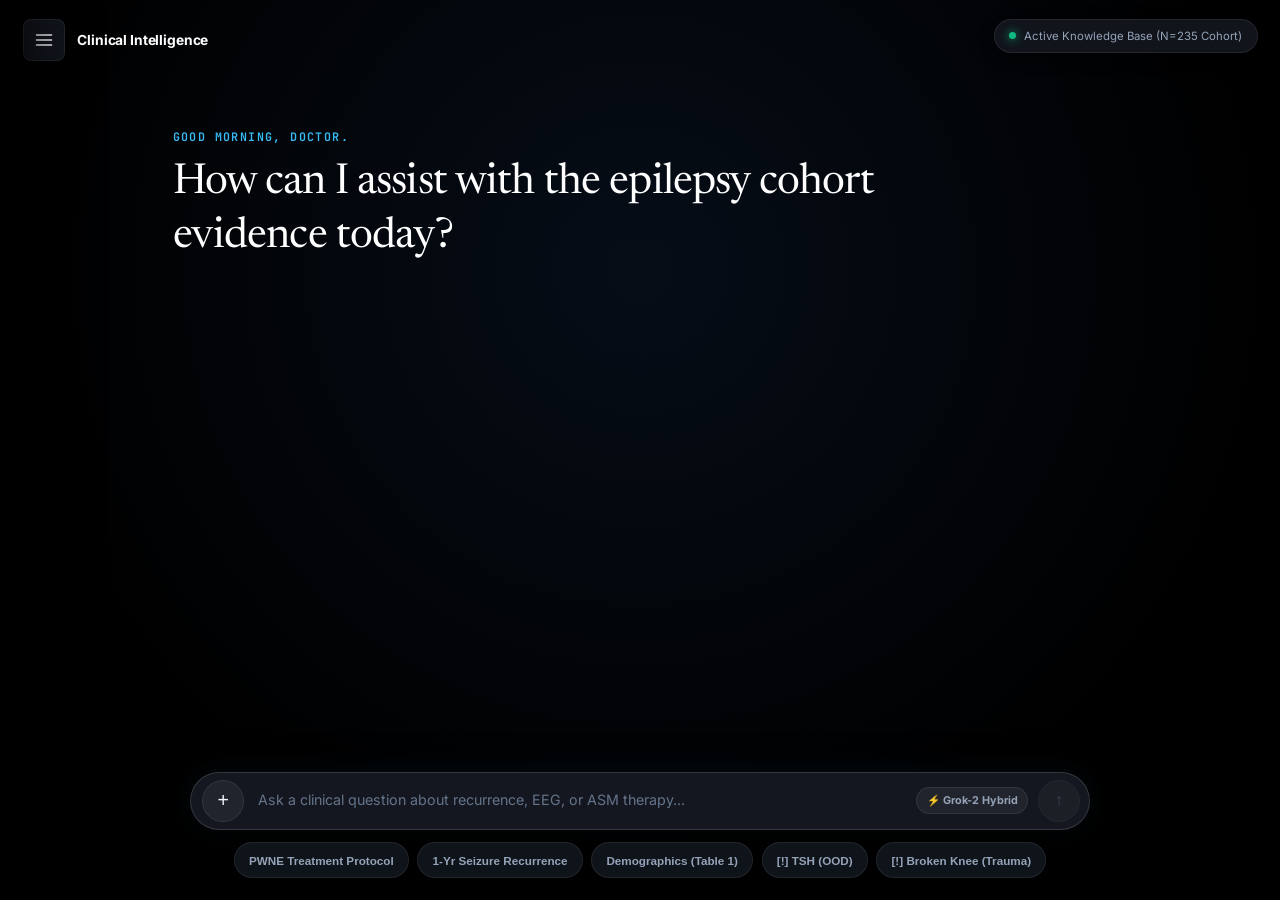
==== commit 7b827079: "style: comprehensive UI polish, dark mode contrast fixes, and adaptive responsive layout" ====
--- a/public/index.html
+++ b/public/index.html
@@ -2,7 +2,8 @@
 <html lang="en">
 <head>
     <meta charset="UTF-8">
-    <meta name="viewport" content="width=device-width, initial-scale=1.0">
+    <meta name="viewport" content="width=device-width, initial-scale=1.0, viewport-fit=cover">
+    <meta name="theme-color" content="#000000">
     <title>Clinical Intelligence — Zero-Clutter CDSS Workspace</title>
     <meta name="description" content="Luxury OLED Minimalist Conversational Clinical Decision Support RAG with Multi-PDF Ingestion and Exact Citation Provenance (fneur-16-1564680.pdf)">
     
@@ -84,17 +85,16 @@
                     </div>
                 </div>
 
-                <!-- Section 3: Clinical Governance & Audit Trail -->
+                <!-- Section 3: Clinical Governance & Audit Trail (Immutable) -->
                 <div class="drawer-section">
                     <div class="section-title-row">
                         <span class="section-title">Audit Trail (<span id="auditCount">0</span>)</span>
                         <div class="audit-action-group">
-                            <button id="exportAuditBtn" class="mini-text-btn" title="Export audit trail as JSON">📥 Export</button>
-                            <button id="clearAuditBtn" class="mini-text-btn" title="Reset audit log">🗑️ Clear</button>
+                            <button id="exportAuditBtn" class="mini-text-btn" title="Export clinical audit trail as JSON">📥 Export</button>
                         </div>
                     </div>
                     <div class="audit-history-list" id="auditHistoryList">
-                        <div class="audit-empty-text">No queries recorded in this session.</div>
+                        <div class="audit-empty-text">No queries recorded yet.</div>
                     </div>
                 </div>
 
--- a/public/style.css
+++ b/public/style.css
@@ -1,50 +1,55 @@
 /* ==========================================================================
-   Clinical Decision Support System (CDSS) -- Luxury OLED Dark Theme
-   Pure Black OLED Canvas, Ambient Depth, Editorial Typography & Zero-Clutter
+   Clinical Intelligence — Production-Grade Luxury OLED CDSS Workspace
+   Dark Theme Cohesion, High Contrast, Adaptive Breakpoints & Micro-Interactions
    ========================================================================== */
 
 :root {
-    /* ── OLED PALETTE ── */
-    --color-black: #000000;
-    --color-obsidian: #08090c;
-    --color-surface-drawer: rgba(12, 13, 17, 0.96);
-    --color-surface-glass: rgba(18, 19, 23, 0.85);
-    --color-surface-elevated: rgba(25, 27, 34, 0.85);
-    --color-capsule-bg: rgba(28, 29, 34, 0.85);
-    --color-border-subtle: rgba(255, 255, 255, 0.08);
-    --color-border-focus: rgba(77, 166, 255, 0.45);
-
+    /* ── OLED DARK THEME PALETTE ── */
+    --bg-canvas: #000000;
+    --bg-obsidian: #06070a;
+    --bg-surface-drawer: rgba(10, 12, 16, 0.96);
+    --bg-surface-glass: rgba(15, 17, 23, 0.85);
+    --bg-surface-card: rgba(18, 21, 29, 0.88);
+    --bg-surface-elevated: rgba(24, 28, 38, 0.92);
+    --bg-capsule: rgba(22, 25, 34, 0.92);
+
+    --border-subtle: rgba(255, 255, 255, 0.08);
+    --border-medium: rgba(255, 255, 255, 0.14);
+    --border-glow: rgba(56, 189, 248, 0.35);
+    --border-focus: rgba(56, 189, 248, 0.6);
+
+    /* ── TYPOGRAPHY COLORS (WCAG AAA / HIGH CONTRAST) ── */
     --text-pure: #ffffff;
     --text-primary: #f1f5f9;
     --text-secondary: #94a3b8;
     --text-muted: #64748b;
-
-    /* ── GEMINI & CLINICAL ACCENTS ── */
+    --text-dark: #000000;
+
+    /* ── CLINICAL ACCENTS & STATUS COLORS ── */
     --gemini-cyan: #38bdf8;
     --gemini-blue: #4da6ff;
-    --gemini-purple: #9966ff;
-    --gemini-gradient: linear-gradient(135deg, #4da6ff 0%, #9966ff 100%);
-    --gemini-glow: rgba(56, 189, 248, 0.15);
-
-    /* ── TRIAGE & CONFIDENCE STATUS ── */
+    --gemini-purple: #a855f7;
+    --gemini-gradient: linear-gradient(135deg, #38bdf8 0%, #818cf8 50%, #c084fc 100%);
+    --gemini-glow: rgba(56, 189, 248, 0.16);
+
     --status-emerald: #10b981;
-    --status-emerald-bg: rgba(16, 185, 129, 0.12);
-    --status-emerald-border: rgba(16, 185, 129, 0.3);
+    --status-emerald-bg: rgba(16, 185, 129, 0.14);
+    --status-emerald-border: rgba(16, 185, 129, 0.35);
 
     --status-amber: #f59e0b;
-    --status-amber-bg: rgba(245, 158, 11, 0.12);
-    --status-amber-border: rgba(245, 158, 11, 0.3);
+    --status-amber-bg: rgba(245, 158, 11, 0.14);
+    --status-amber-border: rgba(245, 158, 11, 0.35);
 
     --status-rose: #f43f5e;
-    --status-rose-bg: rgba(244, 63, 94, 0.12);
-    --status-rose-border: rgba(244, 63, 94, 0.3);
-
-    /* ── TYPOGRAPHY ── */
+    --status-rose-bg: rgba(244, 63, 94, 0.14);
+    --status-rose-border: rgba(244, 63, 94, 0.35);
+
+    /* ── TYPOGRAPHY STACK ── */
+    --font-sans: "Inter", -apple-system, BlinkMacSystemFont, "Segoe UI", Roboto, sans-serif;
     --font-editorial: "Newsreader", "Lora", Georgia, serif;
-    --font-sans: "Inter", -apple-system, BlinkMacSystemFont, "Segoe UI", Roboto, sans-serif;
     --font-mono: "JetBrains Mono", "SF Mono", Consolas, monospace;
 
-    /* ── RADIUS & TRANSITIONS ── */
+    /* ── RADII & TRANSITIONS ── */
     --radius-xs: 4px;
     --radius-sm: 8px;
     --radius-md: 14px;
@@ -56,17 +61,17 @@
 }
 
 /* ── RESET & BASE SETUP ── */
-* {
+*, *::before, *::after {
     box-sizing: border-box;
     margin: 0;
     padding: 0;
     scrollbar-width: thin;
-    scrollbar-color: rgba(255, 255, 255, 0.15) transparent;
+    scrollbar-color: rgba(255, 255, 255, 0.16) transparent;
 }
 
 ::-webkit-scrollbar {
-    width: 5px;
-    height: 5px;
+    width: 6px;
+    height: 6px;
 }
 
 ::-webkit-scrollbar-track {
@@ -74,42 +79,38 @@
 }
 
 ::-webkit-scrollbar-thumb {
-    background: rgba(255, 255, 255, 0.12);
-    border-radius: 9999px;
+    background: rgba(255, 255, 255, 0.14);
+    border-radius: var(--radius-pill);
 }
 
 ::-webkit-scrollbar-thumb:hover {
     background: rgba(255, 255, 255, 0.28);
 }
 
-::-webkit-scrollbar-button {
-    display: none;
-    width: 0;
-    height: 0;
-}
-
 [hidden] {
     display: none !important;
 }
 
 html, body {
     width: 100%;
-    height: 100%;
-    background-color: var(--color-black);
+    min-height: 100%;
+    background-color: var(--bg-canvas);
     color: var(--text-primary);
     font-family: var(--font-sans);
     font-size: 15px;
     line-height: 1.6;
     overflow-x: hidden;
     -webkit-font-smoothing: antialiased;
+    -moz-osx-font-smoothing: grayscale;
 }
 
 .oled-canvas {
     position: relative;
+    width: 100%;
     min-height: 100vh;
     display: flex;
     flex-direction: column;
-    background-color: var(--color-black);
+    background-color: var(--bg-canvas);
     overflow-x: hidden;
 }
 
@@ -119,12 +120,12 @@
     left: 0;
     width: 100vw;
     height: 100vh;
-    background: radial-gradient(circle at 50% 35%, rgba(20, 35, 60, 0.45) 0%, rgba(0, 0, 0, 0.95) 65%, #000000 100%);
+    background: radial-gradient(circle at 50% 30%, rgba(18, 38, 68, 0.35) 0%, rgba(0, 0, 0, 0.95) 70%, #000000 100%);
     pointer-events: none;
     z-index: 1;
 }
 
-/* ── FLOATING CORNER MICRO-CONTROLS (NO STATIC HEADER) ── */
+/* ── FLOATING TOP MICRO-CONTROLS ── */
 .floating-corner-top-left {
     position: fixed;
     top: 1.25rem;
@@ -136,31 +137,40 @@
 }
 
 .floating-icon-btn {
-    background: rgba(25, 27, 34, 0.75);
-    border: 1px solid var(--color-border-subtle);
-    color: var(--text-secondary);
-    width: 38px;
-    height: 38px;
+    background: rgba(20, 24, 32, 0.85);
+    border: 1px solid var(--border-subtle);
+    color: var(--text-primary);
+    width: 42px;
+    height: 42px;
+    min-width: 42px;
+    min-height: 42px;
     border-radius: var(--radius-sm);
     display: flex;
     align-items: center;
     justify-content: center;
     cursor: pointer;
-    backdrop-filter: blur(12px);
+    backdrop-filter: blur(16px);
+    -webkit-backdrop-filter: blur(16px);
     transition: all var(--transition-fast);
 }
 
 .floating-icon-btn:hover {
     color: var(--text-pure);
-    background: rgba(40, 43, 54, 0.9);
-    border-color: rgba(255, 255, 255, 0.2);
+    background: rgba(30, 36, 48, 0.95);
+    border-color: var(--border-glow);
+    transform: scale(1.03);
+}
+
+.floating-icon-btn:active {
+    transform: scale(0.97);
 }
 
 .workspace-brand-tag {
-    font-size: 0.88rem;
-    font-weight: 600;
+    font-size: 0.92rem;
+    font-weight: 700;
     color: var(--text-pure);
     letter-spacing: -0.01em;
+    user-select: none;
 }
 
 .floating-corner-top-right {
@@ -171,24 +181,33 @@
 }
 
 .live-grounding-pill {
-    display: flex;
-    align-items: center;
-    gap: 0.5rem;
-    background: rgba(25, 27, 34, 0.75);
-    border: 1px solid var(--color-border-subtle);
-    padding: 0.4rem 0.85rem;
+    display: inline-flex;
+    align-items: center;
+    gap: 0.55rem;
+    background: rgba(20, 24, 32, 0.85);
+    border: 1px solid var(--border-subtle);
+    padding: 0.45rem 0.95rem;
     border-radius: var(--radius-pill);
     font-size: 0.76rem;
     color: var(--text-secondary);
-    backdrop-filter: blur(12px);
+    backdrop-filter: blur(16px);
+    -webkit-backdrop-filter: blur(16px);
+    user-select: none;
+    box-shadow: 0 4px 16px rgba(0, 0, 0, 0.4);
 }
 
 .pulse-dot {
-    width: 6px;
-    height: 6px;
+    width: 7px;
+    height: 7px;
     border-radius: 50%;
     background-color: var(--status-emerald);
-    box-shadow: 0 0 8px var(--status-emerald);
+    box-shadow: 0 0 10px var(--status-emerald);
+    animation: pulseGlow 2s infinite ease-in-out;
+}
+
+@keyframes pulseGlow {
+    0%, 100% { transform: scale(1); opacity: 1; }
+    50% { transform: scale(1.25); opacity: 0.75; }
 }
 
 /* ── COLLAPSIBLE CLINICAL SIDEBAR (SLIDE-OVER DRAWER) ── */
@@ -196,15 +215,17 @@
     position: fixed;
     top: 0;
     left: 0;
-    width: 350px;
+    width: 380px;
+    max-width: 100vw;
     height: 100vh;
-    background: var(--color-surface-drawer);
-    border-right: 1px solid var(--color-border-subtle);
+    background: var(--bg-surface-drawer);
+    border-right: 1px solid var(--border-subtle);
     z-index: 300;
     display: flex;
     flex-direction: column;
-    box-shadow: 16px 0 48px rgba(0, 0, 0, 0.85);
-    backdrop-filter: blur(24px);
+    box-shadow: 20px 0 60px rgba(0, 0, 0, 0.95);
+    backdrop-filter: blur(28px);
+    -webkit-backdrop-filter: blur(28px);
     transform: translateX(-100%);
     transition: transform var(--transition-smooth);
     overflow: hidden;
@@ -218,155 +239,162 @@
     display: flex;
     align-items: center;
     justify-content: space-between;
-    padding: 1.35rem 1.4rem;
-    border-bottom: 1px solid var(--color-border-subtle);
+    padding: 1.35rem 1.5rem;
+    border-bottom: 1px solid var(--border-subtle);
     flex-shrink: 0;
+    background: rgba(14, 17, 24, 0.9);
 }
 
 .drawer-title-stack {
     display: flex;
     align-items: center;
-    gap: 0.65rem;
+    gap: 0.7rem;
 }
 
 .drawer-icon {
-    font-size: 1.25rem;
+    font-size: 1.35rem;
     color: var(--gemini-cyan);
 }
 
 .drawer-title-stack h3 {
-    font-size: 0.95rem;
-    font-weight: 600;
-    color: var(--text-pure);
+    font-size: 1rem;
+    font-weight: 700;
+    color: var(--text-pure);
+    letter-spacing: -0.01em;
 }
 
 .drawer-close-btn {
-    background: transparent;
-    border: none;
-    color: var(--text-muted);
-    font-size: 1.1rem;
+    background: rgba(255, 255, 255, 0.05);
+    border: 1px solid var(--border-subtle);
+    color: var(--text-secondary);
+    width: 34px;
+    height: 34px;
+    border-radius: var(--radius-sm);
+    display: flex;
+    align-items: center;
+    justify-content: center;
+    font-size: 0.9rem;
     cursor: pointer;
-    padding: 0.25rem;
+    transition: all var(--transition-fast);
 }
 
 .drawer-close-btn:hover {
     color: var(--text-pure);
+    background: rgba(255, 255, 255, 0.12);
+    border-color: rgba(255, 255, 255, 0.25);
 }
 
 .drawer-content-scroll {
     flex: 1;
     overflow-y: auto;
-    padding: 1.25rem 1.4rem;
-    display: flex;
-    flex-direction: column;
-    gap: 1.6rem;
+    padding: 1.35rem 1.5rem 3rem;
+    display: flex;
+    flex-direction: column;
+    gap: 1.75rem;
 }
 
 .drawer-section {
     display: flex;
     flex-direction: column;
-    gap: 0.75rem;
+    gap: 0.85rem;
+}
+
+.section-title-row {
+    display: flex;
+    align-items: center;
+    justify-content: space-between;
+    gap: 0.5rem;
 }
 
 .section-title {
-    font-size: 0.74rem;
+    font-size: 0.75rem;
     font-weight: 700;
     text-transform: uppercase;
-    letter-spacing: 0.05em;
+    letter-spacing: 0.06em;
     color: var(--text-muted);
-}
-
-.section-title-row {
-    display: flex;
-    align-items: center;
-    justify-content: space-between;
 }
 
 .mini-status-badge {
     font-family: var(--font-mono);
-    font-size: 0.68rem;
+    font-size: 0.7rem;
     font-weight: 600;
     color: var(--status-emerald);
     background: var(--status-emerald-bg);
     border: 1px solid var(--status-emerald-border);
-    padding: 0.1rem 0.45rem;
+    padding: 0.15rem 0.55rem;
     border-radius: var(--radius-pill);
-}
-
-.audit-action-group {
-    display: flex;
-    gap: 0.5rem;
-}
-
-.mini-text-btn {
-    background: transparent;
-    border: none;
-    font-size: 0.72rem;
-    color: var(--gemini-cyan);
-    cursor: pointer;
-    padding: 0.15rem 0.35rem;
-    border-radius: var(--radius-xs);
-}
-
-.mini-text-btn:hover {
-    background: rgba(56, 189, 248, 0.1);
 }
 
 /* New Session Button */
 .new-session-btn {
-    background: rgba(255, 255, 255, 0.05);
-    border: 1px solid var(--color-border-subtle);
-    color: var(--text-pure);
-    padding: 0.65rem 1rem;
+    background: rgba(56, 189, 248, 0.08);
+    border: 1px solid rgba(56, 189, 248, 0.25);
+    color: var(--text-pure);
+    min-height: 44px;
+    padding: 0.75rem 1.15rem;
     border-radius: var(--radius-md);
-    font-size: 0.85rem;
-    font-weight: 500;
-    display: flex;
-    align-items: center;
+    font-size: 0.88rem;
+    font-weight: 600;
+    display: flex;
+    align-items: center;
+    justify-content: center;
     gap: 0.65rem;
     cursor: pointer;
     transition: all var(--transition-fast);
+    box-shadow: 0 4px 14px rgba(0, 0, 0, 0.3);
 }
 
 .new-session-btn:hover {
-    background: rgba(255, 255, 255, 0.1);
-    border-color: rgba(255, 255, 255, 0.2);
+    background: rgba(56, 189, 248, 0.18);
+    border-color: rgba(56, 189, 248, 0.5);
+    color: var(--gemini-cyan);
+    transform: translateY(-1px);
+}
+
+.new-session-btn:active {
+    transform: translateY(0);
 }
 
 .btn-plus-icon {
-    font-size: 1.1rem;
+    font-size: 1.15rem;
     color: var(--gemini-cyan);
+    font-weight: 700;
 }
 
 /* PDF Upload Dropzone */
 .upload-dropzone {
-    border: 1px dashed rgba(255, 255, 255, 0.18);
-    border-radius: var(--radius-sm);
-    padding: 0.95rem;
+    border: 1.5px dashed rgba(255, 255, 255, 0.2);
+    border-radius: var(--radius-md);
+    min-height: 90px;
+    padding: 1.15rem 1rem;
     text-align: center;
     cursor: pointer;
-    background: rgba(0, 0, 0, 0.3);
+    background: rgba(14, 17, 24, 0.6);
     transition: all var(--transition-fast);
+    display: flex;
+    flex-direction: column;
+    justify-content: center;
+    align-items: center;
 }
 
 .upload-dropzone:hover, .upload-dropzone.dragover {
     border-color: var(--gemini-cyan);
-    background: rgba(56, 189, 248, 0.05);
+    background: rgba(56, 189, 248, 0.08);
 }
 
 .dropzone-content {
     display: flex;
     flex-direction: column;
     align-items: center;
-    gap: 0.25rem;
+    gap: 0.3rem;
 }
 
 .upload-cloud-icon {
-    font-size: 1.3rem;
+    font-size: 1.4rem;
 }
 
 .upload-prompt {
-    font-size: 0.78rem;
+    font-size: 0.82rem;
     color: var(--text-primary);
 }
 
@@ -375,28 +403,29 @@
 }
 
 .upload-sub {
-    font-size: 0.68rem;
+    font-size: 0.7rem;
     color: var(--text-muted);
 }
 
 .upload-progress-wrapper {
     display: flex;
     flex-direction: column;
-    gap: 0.4rem;
-    padding-top: 0.4rem;
+    gap: 0.45rem;
+    padding-top: 0.45rem;
+    width: 100%;
 }
 
 .progress-track {
-    height: 4px;
-    width: 100%;
-    background: rgba(255, 255, 255, 0.1);
+    height: 5px;
+    width: 100%;
+    background: rgba(255, 255, 255, 0.12);
     border-radius: var(--radius-pill);
     overflow: hidden;
 }
 
 .progress-fill {
     height: 100%;
-    width: 30%;
+    width: 35%;
     background: var(--gemini-gradient);
     border-radius: var(--radius-pill);
     animation: progressIndeterminate 1.4s infinite ease-in-out;
@@ -408,158 +437,237 @@
 }
 
 .upload-status-text {
-    font-size: 0.7rem;
+    font-size: 0.74rem;
     color: var(--gemini-cyan);
-}
-
-/* Indexed Documents Stack */
+    font-weight: 500;
+}
+
+/* ── INDEXED DOCUMENTS LIST (ACTIVE KNOWLEDGE BASE) ── */
 .indexed-docs-stack {
     display: flex;
     flex-direction: column;
+    gap: 0.65rem;
+    max-height: 320px;
+    overflow-y: auto;
+    padding-right: 0.25rem;
+}
+
+.indexed-doc-card {
+    background: rgba(18, 21, 29, 0.88);
+    border: 1px solid var(--border-subtle);
+    border-radius: var(--radius-sm);
+    padding: 0.8rem 0.95rem;
+    display: flex;
+    flex-direction: column;
+    gap: 0.55rem;
+    transition: all var(--transition-fast);
+}
+
+.indexed-doc-card:hover {
+    background: rgba(26, 31, 44, 0.95);
+    border-color: var(--border-glow);
+    box-shadow: 0 4px 18px rgba(0, 0, 0, 0.5);
+    transform: translateY(-1px);
+}
+
+.indexed-doc-card.primary-baseline {
+    border-left: 3.5px solid var(--gemini-cyan);
+    background: rgba(14, 30, 48, 0.82);
+    border-color: rgba(56, 189, 248, 0.3);
+}
+
+.indexed-doc-top {
+    display: flex;
+    align-items: center;
+    justify-content: space-between;
     gap: 0.6rem;
-    max-height: 280px;
-    overflow-y: auto;
-    padding-right: 0.2rem;
-}
-
-.indexed-doc-card {
-    background: rgba(255, 255, 255, 0.025);
-    border: 1px solid rgba(255, 255, 255, 0.08);
-    border-radius: var(--radius-sm);
-    padding: 0.65rem 0.8rem;
-    display: flex;
-    flex-direction: column;
-    gap: 0.45rem;
-    transition: all var(--transition-fast);
-}
-
-.indexed-doc-card:hover {
-    background: rgba(56, 189, 248, 0.04);
-    border-color: rgba(56, 189, 248, 0.35);
-    transform: translateY(-1px);
-}
-
-.indexed-doc-card.primary-baseline {
-    background: rgba(56, 189, 248, 0.06);
-    border-color: rgba(56, 189, 248, 0.25);
-}
-
-.indexed-doc-top {
-    display: flex;
-    align-items: center;
-    justify-content: space-between;
-    gap: 0.4rem;
+    width: 100%;
 }
 
 .indexed-doc-title {
-    font-size: 0.8rem;
+    background: transparent;
+    border: none;
+    outline: none;
+    padding: 0;
+    margin: 0;
+    display: flex;
+    align-items: center;
+    gap: 0.5rem;
+    color: var(--text-primary);
+    font-size: 0.84rem;
     font-weight: 600;
-    color: var(--text-pure);
+    text-align: left;
+    cursor: pointer;
+    flex: 1;
+    min-width: 0;
+    transition: color var(--transition-fast);
+}
+
+.doc-icon {
+    font-size: 1rem;
+    flex-shrink: 0;
+    display: flex;
+    align-items: center;
+}
+
+.doc-name-text {
     white-space: nowrap;
     overflow: hidden;
     text-overflow: ellipsis;
-    text-decoration: none;
-    flex: 1;
+    display: block;
+    color: var(--text-primary);
+    font-family: var(--font-sans);
+    line-height: 1.35;
+}
+
+.indexed-doc-title:hover .doc-name-text {
+    color: var(--gemini-cyan);
 }
 
 .active-indicator-tag {
-    font-size: 0.64rem;
-    font-weight: 700;
+    background: var(--status-emerald-bg);
     color: var(--status-emerald);
-    background: var(--status-emerald-bg);
     border: 1px solid var(--status-emerald-border);
-    padding: 0.1rem 0.4rem;
+    font-size: 0.66rem;
+    font-weight: 700;
+    padding: 0.15rem 0.5rem;
     border-radius: var(--radius-pill);
-    white-space: nowrap;
+    letter-spacing: 0.02em;
+    flex-shrink: 0;
 }
 
 .indexed-doc-footer {
     display: flex;
     align-items: center;
     justify-content: space-between;
-    font-size: 0.68rem;
+    gap: 0.5rem;
+    margin-top: 0.1rem;
+}
+
+.indexed-doc-meta {
+    font-size: 0.72rem;
     color: var(--text-muted);
-}
-
-.indexed-doc-meta {
     font-family: var(--font-mono);
-    color: var(--text-muted);
 }
 
 .indexed-doc-btn {
-    font-size: 0.68rem;
+    background: rgba(56, 189, 248, 0.12);
+    border: 1px solid rgba(56, 189, 248, 0.3);
+    color: var(--gemini-cyan);
+    font-size: 0.74rem;
     font-weight: 600;
-    color: var(--gemini-cyan);
-    background: rgba(56, 189, 248, 0.1);
-    border: 1px solid rgba(56, 189, 248, 0.25);
-    padding: 0.18rem 0.55rem;
-    border-radius: var(--radius-pill);
-    text-decoration: none;
+    min-height: 32px;
+    padding: 0.3rem 0.75rem;
+    border-radius: var(--radius-xs);
+    cursor: pointer;
     transition: all var(--transition-fast);
+    outline: none;
+    display: inline-flex;
+    align-items: center;
+    gap: 0.35rem;
 }
 
 .indexed-doc-btn:hover {
-    background: var(--gemini-cyan);
-    color: #000000;
-}
-
-/* Audit History List */
+    background: rgba(56, 189, 248, 0.25);
+    border-color: rgba(56, 189, 248, 0.6);
+    color: var(--text-pure);
+    transform: translateY(-1px);
+}
+
+.indexed-doc-btn:active {
+    transform: translateY(0);
+}
+
+/* ── IMMUTABLE AUDIT TRAIL LIST ── */
+.audit-action-group {
+    display: flex;
+    align-items: center;
+    gap: 0.5rem;
+}
+
+.mini-text-btn {
+    background: rgba(255, 255, 255, 0.06);
+    border: 1px solid var(--border-subtle);
+    color: var(--text-secondary);
+    min-height: 32px;
+    padding: 0.3rem 0.7rem;
+    border-radius: var(--radius-xs);
+    font-size: 0.74rem;
+    font-weight: 600;
+    cursor: pointer;
+    transition: all var(--transition-fast);
+    outline: none;
+    user-select: none;
+    display: inline-flex;
+    align-items: center;
+    gap: 0.35rem;
+}
+
+.mini-text-btn:hover {
+    color: var(--text-pure);
+    background: rgba(255, 255, 255, 0.14);
+    border-color: rgba(255, 255, 255, 0.28);
+}
+
 .audit-history-list {
     display: flex;
     flex-direction: column;
-    gap: 0.55rem;
-    max-height: 240px;
+    gap: 0.6rem;
+    max-height: 260px;
     overflow-y: auto;
+    padding-right: 0.25rem;
 }
 
 .audit-empty-text {
-    font-size: 0.76rem;
+    font-size: 0.78rem;
     color: var(--text-muted);
     text-align: center;
-    padding: 1.5rem 0;
+    padding: 1.5rem 0.5rem;
+    line-height: 1.5;
 }
 
 .audit-entry-card {
-    background: rgba(255, 255, 255, 0.02);
-    border: 1px solid var(--color-border-subtle);
+    background: rgba(18, 21, 29, 0.8);
+    border: 1px solid var(--border-subtle);
     border-radius: var(--radius-sm);
-    padding: 0.6rem 0.75rem;
+    padding: 0.65rem 0.85rem;
     cursor: pointer;
     transition: all var(--transition-fast);
 }
 
 .audit-entry-card:hover {
-    background: rgba(255, 255, 255, 0.05);
-    border-color: var(--gemini-cyan);
-    transform: translateX(-2px);
+    background: rgba(26, 31, 44, 0.95);
+    border-color: var(--border-glow);
+    transform: translateX(2px);
 }
 
 .audit-entry-query {
-    font-size: 0.8rem;
+    font-size: 0.82rem;
     color: var(--text-primary);
     font-weight: 500;
-    margin-bottom: 0.25rem;
+    margin-bottom: 0.3rem;
     display: -webkit-box;
     -webkit-line-clamp: 2;
     -webkit-box-orient: vertical;
     overflow: hidden;
+    line-height: 1.35;
 }
 
 .audit-entry-footer {
     display: flex;
     align-items: center;
     justify-content: space-between;
-    font-size: 0.68rem;
+    font-size: 0.7rem;
     color: var(--text-muted);
     font-family: var(--font-mono);
 }
 
 /* Benchmark Drawer Button */
 .benchmark-suite-btn {
-    background: rgba(255, 255, 255, 0.03);
-    border: 1px solid var(--color-border-subtle);
+    background: rgba(18, 21, 29, 0.8);
+    border: 1px solid var(--border-subtle);
     border-radius: var(--radius-md);
-    padding: 0.75rem 0.95rem;
+    padding: 0.85rem 1.1rem;
     display: flex;
     align-items: center;
     justify-content: space-between;
@@ -567,32 +675,34 @@
     width: 100%;
     text-align: left;
     transition: all var(--transition-fast);
+    box-shadow: 0 4px 14px rgba(0, 0, 0, 0.3);
 }
 
 .benchmark-suite-btn:hover {
-    background: rgba(255, 255, 255, 0.06);
-    border-color: rgba(255, 255, 255, 0.2);
+    background: rgba(26, 31, 44, 0.95);
+    border-color: rgba(255, 255, 255, 0.22);
+    transform: translateY(-1px);
 }
 
 .bench-btn-left {
     display: flex;
     align-items: center;
-    gap: 0.65rem;
+    gap: 0.75rem;
 }
 
 .bench-icon {
-    font-size: 1.2rem;
+    font-size: 1.3rem;
 }
 
 .bench-title {
-    font-size: 0.82rem;
-    font-weight: 600;
+    font-size: 0.86rem;
+    font-weight: 700;
     color: var(--text-pure);
     display: block;
 }
 
 .bench-subtitle {
-    font-size: 0.68rem;
+    font-size: 0.7rem;
     color: var(--text-muted);
 }
 
@@ -600,137 +710,143 @@
     background: var(--status-emerald-bg);
     color: var(--status-emerald);
     border: 1px solid var(--status-emerald-border);
-    padding: 0.15rem 0.5rem;
+    font-size: 0.78rem;
+    font-weight: 700;
+    padding: 0.25rem 0.65rem;
     border-radius: var(--radius-pill);
-    font-size: 0.72rem;
-    font-weight: 700;
-}
-
-/* ── MAIN WORKSPACE VIEWPORT & COLLISION-FREE SCROLL PADDING ── */
-.workspace-viewport, .chat-container {
+    font-family: var(--font-mono);
+    white-space: nowrap;
+}
+
+/* ── MAIN WORKSPACE VIEWPORT ── */
+.workspace-viewport {
+    width: 100%;
+    max-width: 980px;
+    margin: 0 auto;
+    padding: 5.5rem 1.5rem 11.5rem;
+    flex: 1;
+    display: flex;
+    flex-direction: column;
     position: relative;
     z-index: 10;
-    flex: 1;
-    display: flex;
-    flex-direction: column;
-    align-items: center;
-    padding: 60px 18% 280px;
-    box-sizing: border-box;
-    width: 100%;
 }
 
 .conversational-canvas {
-    width: 100%;
-    max-width: 820px;
+    display: flex;
+    flex-direction: column;
+    gap: 1.75rem;
+    width: 100%;
+}
+
+/* ── HERO EDITORIAL GREETING ── */
+.hero-editorial-panel {
+    display: flex;
+    flex-direction: column;
+    align-items: flex-start;
+    padding: 3rem 0 1rem;
+    transition: all var(--transition-smooth);
+}
+
+.hero-editorial-panel.collapsed {
+    display: none;
+}
+
+.hero-greeting {
+    font-family: var(--font-mono);
+    font-size: 0.78rem;
+    font-weight: 600;
+    letter-spacing: 0.12em;
+    text-transform: uppercase;
+    color: var(--gemini-cyan);
+    margin-bottom: 0.75rem;
+    display: flex;
+    align-items: center;
+    gap: 0.5rem;
+}
+
+.hero-headline {
+    font-family: var(--font-editorial);
+    font-size: clamp(1.85rem, 4.5vw, 2.85rem);
+    font-weight: 400;
+    line-height: 1.25;
+    color: var(--text-pure);
+    letter-spacing: -0.02em;
+    max-width: 780px;
+}
+
+/* ── CONVERSATION STREAM & TIMELINE ── */
+.conversation-stream {
     display: flex;
     flex-direction: column;
     gap: 2rem;
-}
-
-/* ── ZERO-CLUTTER HERO EDITORIAL PANEL ── */
-.hero, .hero-editorial-panel {
-    text-align: center;
-    padding: 3.5rem 1rem 2rem 1rem;
-    display: flex;
-    flex-direction: column;
-    align-items: center;
-    transition: all var(--transition-smooth);
-}
-
-.hero.collapsed, .hero-editorial-panel.collapsed {
-    padding: 0;
-    opacity: 0;
-    height: 0;
-    overflow: hidden;
-    margin: 0;
-}
-
-.hero-greeting, .dynamic-time-tracker {
-    font-family: var(--font-sans);
-    font-size: 0.84rem;
-    font-weight: 600;
-    color: var(--gemini-cyan);
-    text-transform: uppercase;
-    letter-spacing: 0.1em;
-    margin-bottom: 0.75rem;
-}
-
-.hero h1, .hero-headline {
-    font-family: var(--font-editorial);
-    font-weight: 400;
-    font-size: 2.3rem;
-    line-height: 1.25;
-    color: #f8fafc;
-    max-width: 680px;
-    margin-bottom: 1rem;
-    letter-spacing: -0.015em;
-}
-
-.hero-subtext {
-    font-size: 0.92rem;
-    color: var(--text-secondary);
-    max-width: 580px;
-    line-height: 1.55;
-}
-
-/* ── CONVERSATION STREAM ── */
-.conversation-stream {
-    display: flex;
-    flex-direction: column;
-    gap: 2.2rem;
-    width: 100%;
-}
-
+    width: 100%;
+}
+
+/* User Query Bubble */
 .user-query-bubble {
     align-self: flex-end;
-    background: #1f2026;
-    border: 1px solid rgba(255, 255, 255, 0.1);
-    color: var(--text-pure);
-    padding: 0.85rem 1.4rem;
-    border-radius: var(--radius-lg) var(--radius-lg) 0 var(--radius-lg);
-    max-width: 80%;
-    font-size: 0.98rem;
-    box-shadow: 0 4px 16px rgba(0, 0, 0, 0.4);
-    animation: fadeInSlideUp 0.2s ease-out;
-}
-
+    max-width: 82%;
+    background: linear-gradient(135deg, rgba(16, 32, 54, 0.95), rgba(20, 24, 36, 0.98));
+    border: 1px solid rgba(56, 189, 248, 0.35);
+    color: var(--text-pure);
+    padding: 0.95rem 1.4rem;
+    border-radius: 18px 18px 4px 18px;
+    font-size: 0.95rem;
+    font-weight: 500;
+    line-height: 1.5;
+    box-shadow: 0 8px 24px rgba(0, 0, 0, 0.5), 0 0 20px rgba(56, 189, 248, 0.08);
+    word-break: break-word;
+    animation: bubbleIn 0.25s cubic-bezier(0.2, 0.8, 0.2, 1);
+}
+
+@keyframes bubbleIn {
+    from { opacity: 0; transform: translateY(12px) scale(0.97); }
+    to { opacity: 1; transform: translateY(0) scale(1); }
+}
+
+/* Clinical Response Card */
 .clinical-response-card {
-    background: var(--color-surface-glass);
-    border: 1px solid var(--color-border-subtle);
+    align-self: flex-start;
+    width: 100%;
+    background: var(--bg-surface-card);
+    border: 1px solid var(--border-subtle);
     border-radius: var(--radius-lg);
-    box-shadow: 0 12px 36px rgba(0, 0, 0, 0.6);
-    backdrop-filter: blur(16px);
-    overflow: hidden;
-    animation: fadeInSlideUp 0.25s ease-out;
-}
-
-@keyframes fadeInSlideUp {
-    from { opacity: 0; transform: translateY(8px); }
-    to { opacity: 1; transform: translateY(0); }
+    padding: 1.5rem 1.75rem;
+    display: flex;
+    flex-direction: column;
+    gap: 1.25rem;
+    box-shadow: 0 12px 36px rgba(0, 0, 0, 0.7);
+    backdrop-filter: blur(20px);
+    -webkit-backdrop-filter: blur(20px);
+    animation: bubbleIn 0.3s cubic-bezier(0.2, 0.8, 0.2, 1);
+    word-break: break-word;
 }
 
 .card-top-telemetry {
     display: flex;
     align-items: center;
     justify-content: space-between;
-    padding: 0.9rem 1.4rem;
-    background: rgba(255, 255, 255, 0.02);
-    border-bottom: 1px solid var(--color-border-subtle);
     flex-wrap: wrap;
-    gap: 0.6rem;
+    gap: 0.75rem;
+    padding-bottom: 0.85rem;
+    border-bottom: 1px solid var(--border-subtle);
 }
 
 .triage-tags-group {
     display: flex;
     align-items: center;
-    gap: 0.55rem;
+    gap: 0.5rem;
+    flex-wrap: wrap;
 }
 
 .confidence-tag {
+    font-family: var(--font-mono);
     font-size: 0.72rem;
     font-weight: 700;
     padding: 0.2rem 0.65rem;
     border-radius: var(--radius-pill);
+    letter-spacing: 0.03em;
+    text-transform: uppercase;
 }
 
 .confidence-tag.high {
@@ -738,11 +854,13 @@
     color: var(--status-emerald);
     border: 1px solid var(--status-emerald-border);
 }
+
 .confidence-tag.moderate {
     background: var(--status-amber-bg);
     color: var(--status-amber);
     border: 1px solid var(--status-amber-border);
 }
+
 .confidence-tag.refusal {
     background: var(--status-rose-bg);
     color: var(--status-rose);
@@ -754,283 +872,359 @@
     font-weight: 600;
     padding: 0.2rem 0.65rem;
     border-radius: var(--radius-pill);
-}
-
-.nuance-tag.strong {
+    background: rgba(255, 255, 255, 0.05);
+    border: 1px solid var(--border-subtle);
+    color: var(--text-secondary);
+}
+
+.telemetry-metrics-tag {
+    display: flex;
+    align-items: center;
+    gap: 0.45rem;
+    font-family: var(--font-mono);
+    font-size: 0.72rem;
+    color: var(--text-muted);
+}
+
+.cache-pill-inline {
     background: rgba(56, 189, 248, 0.12);
     color: var(--gemini-cyan);
     border: 1px solid rgba(56, 189, 248, 0.3);
-}
-.nuance-tag.conditional {
-    background: rgba(153, 102, 255, 0.12);
-    color: #b794f4;
-    border: 1px solid rgba(153, 102, 255, 0.3);
-}
-.nuance-tag.observational {
-    background: rgba(148, 163, 184, 0.12);
-    color: var(--text-secondary);
-    border: 1px solid rgba(148, 163, 184, 0.25);
-}
-
-.telemetry-metrics-tag {
-    font-family: var(--font-mono);
-    font-size: 0.72rem;
-    color: var(--text-muted);
-    display: flex;
-    align-items: center;
-    gap: 0.5rem;
-}
-
-.cache-pill-inline {
-    color: var(--status-emerald);
-    font-weight: 600;
-}
-
+    padding: 0.1rem 0.45rem;
+    border-radius: 4px;
+    font-size: 0.68rem;
+    font-weight: 700;
+}
+
+/* Synthesis Body & Typography */
 .card-synthesis-body {
-    padding: 1.5rem;
     display: flex;
     flex-direction: column;
     gap: 1.25rem;
 }
 
 .synthesized-text {
-    font-size: 0.98rem;
+    font-size: 1rem;
     line-height: 1.7;
     color: var(--text-primary);
 }
 
+.synthesized-text strong {
+    color: var(--text-pure);
+    font-weight: 700;
+}
+
+.synthesized-text code {
+    background: rgba(255, 255, 255, 0.08);
+    border: 1px solid rgba(255, 255, 255, 0.14);
+    color: var(--gemini-cyan);
+    font-family: var(--font-mono);
+    font-size: 0.85em;
+    padding: 0.15em 0.4em;
+    border-radius: 4px;
+}
+
+.bullet-line {
+    display: flex;
+    align-items: flex-start;
+    gap: 0.6rem;
+    margin: 0.35rem 0;
+}
+
+.bullet-dot {
+    color: var(--gemini-cyan);
+    font-size: 1.1rem;
+    line-height: 1.2;
+}
+
+/* Verbatim Evidence Quotes Drawer */
 .evidence-drawer {
-    border-top: 1px solid var(--color-border-subtle);
-    padding-top: 1rem;
+    background: rgba(0, 0, 0, 0.35);
+    border: 1px solid var(--border-subtle);
+    border-radius: var(--radius-md);
+    overflow: hidden;
 }
 
 .drawer-header-toggle {
+    width: 100%;
+    background: rgba(255, 255, 255, 0.02);
+    border: none;
+    padding: 0.75rem 1.1rem;
     display: flex;
     align-items: center;
     justify-content: space-between;
-    background: transparent;
-    border: none;
-    color: var(--gemini-cyan);
+    color: var(--text-secondary);
     font-size: 0.82rem;
     font-weight: 600;
     cursor: pointer;
-    width: 100%;
-    text-align: left;
-    padding: 0.3rem 0;
+    transition: all var(--transition-fast);
+}
+
+.drawer-header-toggle:hover {
+    background: rgba(255, 255, 255, 0.05);
+    color: var(--text-pure);
 }
 
 .drawer-content-box {
-    margin-top: 0.85rem;
-    display: flex;
-    flex-direction: column;
-    gap: 0.75rem;
+    padding: 0.85rem 1.1rem;
+    border-top: 1px solid var(--border-subtle);
+    display: flex;
+    flex-direction: column;
+    gap: 0.65rem;
 }
 
 .verbatim-quote-bubble {
-    background: rgba(0, 0, 0, 0.5);
-    border-left: 2px solid var(--gemini-cyan);
-    padding: 0.85rem 1.15rem;
-    border-radius: 0 var(--radius-sm) var(--radius-sm) 0;
-    font-size: 0.86rem;
-    color: var(--text-secondary);
+    font-family: var(--font-editorial);
+    font-size: 0.95rem;
     font-style: italic;
-    line-height: 1.55;
+    color: #cbd5e1;
+    background: rgba(255, 255, 255, 0.03);
+    border-left: 3px solid var(--gemini-cyan);
+    padding: 0.6rem 0.85rem;
+    border-radius: 0 6px 6px 0;
+    line-height: 1.5;
+}
+
+/* Provenance Citations Grid */
+.provenance-drawer {
+    margin-top: 0.25rem;
 }
 
 .provenance-grid {
     display: grid;
-    grid-template-columns: repeat(auto-fit, minmax(240px, 1fr));
+    grid-template-columns: repeat(auto-fit, minmax(280px, 1fr));
     gap: 0.85rem;
-    margin-top: 0.5rem;
+    width: 100%;
 }
 
 .provenance-item-card {
-    background: rgba(0, 0, 0, 0.4);
-    border: 1px solid var(--color-border-subtle);
+    background: rgba(22, 26, 36, 0.85);
+    border: 1px solid var(--border-subtle);
     border-radius: var(--radius-sm);
-    padding: 0.85rem;
-    display: flex;
-    flex-direction: column;
+    padding: 0.85rem 1rem;
+    display: flex;
+    flex-direction: column;
+    gap: 0.6rem;
+    transition: all var(--transition-fast);
+}
+
+.provenance-item-card:hover {
+    background: rgba(30, 36, 50, 0.95);
+    border-color: var(--border-glow);
+    transform: translateY(-1px);
+}
+
+.provenance-item-top {
+    display: flex;
+    align-items: center;
+    justify-content: space-between;
     gap: 0.5rem;
 }
 
-.provenance-item-top {
-    display: flex;
-    align-items: center;
-    justify-content: space-between;
-}
-
 .src-type-tag {
-    font-family: var(--font-mono);
-    font-size: 0.68rem;
+    font-size: 0.66rem;
+    font-weight: 700;
     text-transform: uppercase;
-    padding: 0.15rem 0.45rem;
+    color: var(--text-muted);
+    background: rgba(255, 255, 255, 0.05);
+    border: 1px solid var(--border-subtle);
+    padding: 0.1rem 0.45rem;
+    border-radius: 4px;
+}
+
+.pdf-jump-btn {
+    background: rgba(56, 189, 248, 0.12);
+    border: 1px solid rgba(56, 189, 248, 0.3);
+    color: var(--gemini-cyan);
+    min-height: 34px;
+    padding: 0.35rem 0.85rem;
     border-radius: var(--radius-xs);
-    background: rgba(255, 255, 255, 0.06);
-    color: var(--text-muted);
-}
-
-.pdf-jump-btn {
-    background: rgba(56, 189, 248, 0.1);
-    color: var(--gemini-cyan);
-    border: 1px solid rgba(56, 189, 248, 0.25);
-    padding: 0.25rem 0.65rem;
-    border-radius: var(--radius-pill);
-    font-size: 0.72rem;
+    font-size: 0.76rem;
     font-weight: 600;
-    text-decoration: none;
+    cursor: pointer;
     transition: all var(--transition-fast);
+    outline: none;
+    display: inline-flex;
+    align-items: center;
+    gap: 0.35rem;
 }
 
 .pdf-jump-btn:hover {
     background: var(--gemini-cyan);
     color: #000000;
+    border-color: var(--gemini-cyan);
+    transform: translateY(-1px);
+}
+
+.pdf-jump-btn:active {
+    transform: translateY(0);
 }
 
 .provenance-meta-lines {
     font-size: 0.76rem;
     color: var(--text-secondary);
-    display: flex;
-    flex-direction: column;
-    gap: 0.2rem;
-}
-
+    line-height: 1.45;
+    display: flex;
+    flex-direction: column;
+    gap: 0.15rem;
+}
+
+.provenance-meta-lines strong {
+    color: var(--text-primary);
+}
+
+/* Markdown Rendered Table in Citations */
 .table-preview-scroll {
     overflow-x: auto;
-    border-radius: var(--radius-sm);
-    border: 1px solid var(--color-border-subtle);
-    margin-top: 0.5rem;
+    -webkit-overflow-scrolling: touch;
+    margin-top: 0.4rem;
+    border: 1px solid var(--border-subtle);
+    border-radius: var(--radius-xs);
+    max-width: 100%;
 }
 
 .markdown-rendered-table {
     width: 100%;
     border-collapse: collapse;
-    font-size: 0.78rem;
+    font-size: 0.74rem;
+    text-align: left;
+}
+
+.markdown-rendered-table th, .markdown-rendered-table td {
+    padding: 0.45rem 0.7rem;
+    border: 1px solid var(--border-subtle);
 }
 
 .markdown-rendered-table th {
     background: rgba(255, 255, 255, 0.05);
     color: var(--text-pure);
-    padding: 0.55rem 0.85rem;
-    text-align: left;
-    border-bottom: 2px solid var(--gemini-cyan);
-    white-space: nowrap;
+    font-weight: 600;
 }
 
 .markdown-rendered-table td {
-    padding: 0.5rem 0.85rem;
-    border-bottom: 1px solid var(--color-border-subtle);
     color: var(--text-secondary);
 }
 
-.bullet-line {
-    display: flex;
+/* ── GEMINI SHIMMER LOADER ── */
+.gemini-loader {
+    align-self: flex-start;
+    width: 100%;
+    max-width: 650px;
+    background: var(--bg-surface-card);
+    border: 1px solid var(--border-subtle);
+    border-radius: var(--radius-lg);
+    padding: 1.35rem 1.6rem;
+    display: flex;
+    flex-direction: column;
+    gap: 0.85rem;
+    animation: bubbleIn 0.3s ease-out;
+}
+
+.gemini-thinking-badge {
+    display: flex;
+    align-items: center;
     gap: 0.5rem;
-    align-items: flex-start;
-    margin: 0.35rem 0;
-}
-
-.bullet-dot {
+    font-size: 0.84rem;
+    font-weight: 600;
     color: var(--gemini-cyan);
-    font-size: 1.1rem;
-    line-height: 1.4;
-}
-
-/* ── RETRIEVAL PULSE LOADER ── */
-.retrieval-loader {
-    width: 100%;
-    padding: 1.5rem 0;
-}
-
-.loader-pulse-bar {
-    display: flex;
-    flex-direction: column;
-    gap: 0.65rem;
-}
-
-.loader-line {
-    height: 3px;
-    width: 100%;
-    background: linear-gradient(90deg, transparent, var(--gemini-cyan), var(--gemini-purple), transparent);
+}
+
+.gemini-thinking-badge span {
+    animation: spin 3s linear infinite;
+}
+
+.shimmer-line {
+    height: 12px;
+    background: linear-gradient(90deg, rgba(255,255,255,0.04) 25%, rgba(56,189,248,0.12) 50%, rgba(255,255,255,0.04) 75%);
     background-size: 200% 100%;
-    border-radius: var(--radius-pill);
-    animation: loaderShimmer 1.5s infinite linear;
-}
-
-@keyframes loaderShimmer {
+    border-radius: 6px;
+    animation: shimmer 1.5s infinite;
+}
+
+.w-80 { width: 85%; }
+.w-60 { width: 65%; }
+.w-40 { width: 45%; }
+
+@keyframes shimmer {
     0% { background-position: 200% 0; }
     100% { background-position: -200% 0; }
 }
 
-.loader-text {
-    font-size: 0.78rem;
-    color: var(--text-muted);
-    font-style: italic;
-}
-
-/* ── FLOATING GEMINI CAPSULE DOCK ── */
+/* ── FLOATING GEMINI CAPSULE DOCK (BOTTOM) ── */
 .floating-dock {
     position: fixed;
-    bottom: 0;
-    left: 0;
-    width: 100%;
+    bottom: 1.25rem;
+    left: 50%;
+    transform: translateX(-50%);
+    width: min(900px, calc(100% - 2rem));
     z-index: 200;
-    padding: 0 1.5rem 1.5rem 1.5rem;
-    display: flex;
+    display: flex;
+    flex-direction: column;
+    align-items: center;
+    gap: 0.65rem;
+    pointer-events: none;
+}
+
+.dock-container {
+    width: 100%;
+    display: flex;
+    flex-direction: column;
+    align-items: center;
+    gap: 0.65rem;
+    pointer-events: auto;
+}
+
+.capsule-form {
+    width: 100%;
+}
+
+.capsule-bar {
+    background: var(--bg-capsule);
+    border: 1px solid var(--border-medium);
+    border-radius: var(--radius-pill);
+    padding: 0.45rem 0.6rem 0.45rem 0.75rem;
+    display: flex;
+    align-items: center;
+    gap: 0.65rem;
+    box-shadow: 0 16px 48px rgba(0, 0, 0, 0.9), 0 0 30px rgba(56, 189, 248, 0.08);
+    backdrop-filter: blur(24px);
+    -webkit-backdrop-filter: blur(24px);
+    transition: all var(--transition-fast);
+}
+
+.capsule-bar:focus-within {
+    border-color: var(--border-focus);
+    box-shadow: 0 16px 48px rgba(0, 0, 0, 0.95), 0 0 36px var(--gemini-glow);
+}
+
+.capsule-action-btn {
+    background: rgba(255, 255, 255, 0.06);
+    border: 1px solid var(--border-subtle);
+    color: var(--text-primary);
+    width: 42px;
+    height: 42px;
+    min-width: 42px;
+    min-height: 42px;
+    border-radius: 50%;
+    display: flex;
+    align-items: center;
     justify-content: center;
-    pointer-events: none;
-}
-
-.dock-container {
-    width: 100%;
-    max-width: 780px;
-    display: flex;
-    flex-direction: column;
-    align-items: center;
-    gap: 0.75rem;
-    pointer-events: auto;
-}
-
-.capsule-form {
-    width: 100%;
-}
-
-.capsule-bar {
-    display: flex;
-    align-items: center;
-    gap: 0.75rem;
-    background: var(--color-capsule-bg);
-    border: 1px solid rgba(255, 255, 255, 0.12);
-    border-radius: var(--radius-pill);
-    padding: 0.65rem 1.25rem;
-    box-shadow: 0 12px 40px rgba(0, 0, 0, 0.75);
-    backdrop-filter: blur(20px);
-    transition: all var(--transition-smooth);
-}
-
-.capsule-bar:focus-within {
-    border-color: var(--color-border-focus);
-    box-shadow: 0 12px 48px rgba(0, 0, 0, 0.9), 0 0 0 1px rgba(77, 166, 255, 0.3);
-}
-
-.capsule-action-btn {
-    background: transparent;
-    border: none;
-    color: var(--text-muted);
-    font-size: 1.25rem;
     cursor: pointer;
-    width: 28px;
-    height: 28px;
-    display: flex;
-    align-items: center;
-    justify-content: center;
-    border-radius: 50%;
     transition: all var(--transition-fast);
+    flex-shrink: 0;
 }
 
 .capsule-action-btn:hover {
-    color: var(--text-pure);
-    background: rgba(255, 255, 255, 0.08);
+    background: rgba(56, 189, 248, 0.2);
+    border-color: var(--gemini-cyan);
+    color: var(--gemini-cyan);
+    transform: scale(1.05);
+}
+
+.plus-icon {
+    font-size: 1.3rem;
+    line-height: 1;
+    font-weight: 500;
 }
 
 .input-wrapper {
@@ -1045,11 +1239,12 @@
     border: none;
     outline: none;
     color: var(--text-pure);
-    font-family: inherit;
-    font-size: 0.96rem;
+    font-family: var(--font-sans);
+    font-size: 0.95rem;
+    line-height: 1.45;
     resize: none;
     max-height: 120px;
-    line-height: 1.45;
+    padding: 0.35rem 0.25rem;
 }
 
 .seamless-input::placeholder {
@@ -1059,254 +1254,207 @@
 .capsule-controls {
     display: flex;
     align-items: center;
-    gap: 0.55rem;
+    gap: 0.65rem;
+    flex-shrink: 0;
 }
 
 .engine-badge {
-    font-family: var(--font-mono);
-    font-size: 0.68rem;
-    font-weight: 600;
-    color: var(--gemini-cyan);
-    background: rgba(56, 189, 248, 0.1);
-    border: 1px solid rgba(56, 189, 248, 0.2);
-    padding: 0.2rem 0.55rem;
+    font-size: 0.72rem;
+    font-weight: 700;
+    color: var(--text-secondary);
+    background: rgba(255, 255, 255, 0.06);
+    border: 1px solid var(--border-subtle);
+    padding: 0.25rem 0.65rem;
     border-radius: var(--radius-pill);
+    user-select: none;
     white-space: nowrap;
 }
 
-.mic-btn {
-    background: transparent;
-    border: none;
+.send-circle-btn {
+    width: 42px;
+    height: 42px;
+    min-width: 42px;
+    min-height: 42px;
+    border-radius: 50%;
+    background: rgba(255, 255, 255, 0.08);
+    border: 1px solid var(--border-subtle);
     color: var(--text-muted);
-    cursor: pointer;
-    padding: 0.4rem;
-    display: flex;
-    align-items: center;
-    justify-content: center;
-    border-radius: 50%;
-    transition: all var(--transition-fast);
-}
-
-.mic-btn:hover {
-    color: var(--gemini-cyan);
-}
-
-.mic-btn.recording {
-    color: var(--status-rose);
-    background: var(--status-rose-bg);
-    border: 1px solid var(--status-rose-border);
-    animation: micPulse 1.2s infinite ease-in-out;
-}
-
-@keyframes micPulse {
-    0% { transform: scale(1); box-shadow: 0 0 0 0 rgba(244, 63, 94, 0.4); }
-    50% { transform: scale(1.15); box-shadow: 0 0 0 8px rgba(244, 63, 94, 0); }
-    100% { transform: scale(1); box-shadow: 0 0 0 0 rgba(244, 63, 94, 0); }
-}
-
-.send-circle-btn {
-    background: rgba(255, 255, 255, 0.08);
-    border: none;
-    color: var(--text-muted);
-    width: 32px;
-    height: 32px;
-    border-radius: 50%;
     display: flex;
     align-items: center;
     justify-content: center;
     cursor: pointer;
-    font-size: 1rem;
-    font-weight: 700;
     transition: all var(--transition-fast);
 }
 
 .send-circle-btn.active, .send-circle-btn:not(:disabled) {
     background: var(--gemini-gradient);
-    color: #ffffff;
+    color: #000000;
+    border-color: transparent;
+    box-shadow: 0 0 16px var(--gemini-glow);
+}
+
+.send-circle-btn.active:hover, .send-circle-btn:not(:disabled):hover {
+    transform: scale(1.06);
+}
+
+.send-circle-btn:disabled {
+    cursor: not-allowed;
+    opacity: 0.45;
+}
+
+.arrow-up {
+    font-size: 1.15rem;
+    font-weight: 700;
+}
+
+/* Quick Prompt Pills */
+.quick-chips-bar {
+    width: 100%;
+    display: flex;
+    justify-content: center;
+}
+
+.chips-scroll-lane {
+    display: flex;
+    align-items: center;
+    gap: 0.55rem;
+    overflow-x: auto;
+    -webkit-overflow-scrolling: touch;
+    padding: 0.2rem 0.5rem;
+    max-width: 100%;
+    scrollbar-width: none;
+}
+
+.chips-scroll-lane::-webkit-scrollbar {
+    display: none;
+}
+
+.floating-chip {
+    background: rgba(18, 22, 30, 0.88);
+    border: 1px solid var(--border-subtle);
+    color: var(--text-secondary);
+    min-height: 36px;
+    padding: 0.4rem 0.95rem;
+    border-radius: var(--radius-pill);
+    font-size: 0.78rem;
+    font-weight: 600;
+    white-space: nowrap;
     cursor: pointer;
-    box-shadow: 0 0 12px rgba(77, 166, 255, 0.5);
-}
-
-/* ── GEMINI-STYLE IRIDESCENT SHIMMER ANIMATION ── */
-@keyframes geminiShimmer {
-    0% { background-position: -200% 0; }
-    100% { background-position: 200% 0; }
-}
-
-.gemini-loader {
-    display: flex;
-    flex-direction: column;
-    gap: 12px;
-    padding: 18px 22px;
-    background: var(--color-surface-glass);
-    border: 1px solid var(--color-border-subtle);
-    border-radius: var(--radius-lg);
-    box-shadow: 0 12px 36px rgba(0, 0, 0, 0.6);
-    width: 100%;
-    animation: fadeInSlideUp 0.25s ease-out;
-}
-
-.shimmer-line {
-    height: 14px;
-    border-radius: 6px;
-    background: linear-gradient(90deg, 
-        rgba(255, 255, 255, 0.04) 0%, 
-        rgba(96, 165, 250, 0.25) 25%, 
-        rgba(192, 132, 252, 0.35) 50%, 
-        rgba(56, 189, 248, 0.25) 75%, 
-        rgba(255, 255, 255, 0.04) 100%);
-    background-size: 200% 100%;
-    animation: geminiShimmer 2s cubic-bezier(0.4, 0, 0.2, 1) infinite;
-}
-
-.shimmer-line.w-80 { width: 85%; }
-.shimmer-line.w-60 { width: 65%; }
-.shimmer-line.w-40 { width: 45%; }
-
-.gemini-thinking-badge {
-    display: inline-flex;
-    align-items: center;
-    gap: 8px;
-    font-size: 13px;
-    font-weight: 500;
-    background: linear-gradient(90deg, #60a5fa, #c084fc, #38bdf8, #60a5fa);
-    background-size: 200% auto;
-    color: transparent;
-    -webkit-background-clip: text;
-    animation: geminiShimmer 3s linear infinite;
-    margin-bottom: 8px;
-}
-
-/* ── QUICK PROMPT PILLS & HORIZONTAL SCROLL ── */
-.quick-chips-bar, .quick-pills {
-    width: 100%;
-    display: flex;
-    gap: 8px;
-    overflow-x: auto;
-    white-space: nowrap;
-    flex-wrap: nowrap;
-    scrollbar-width: none;
-    padding-bottom: 0.2rem;
-    justify-content: flex-start;
-}
-
-.quick-chips-bar::-webkit-scrollbar, .quick-pills::-webkit-scrollbar {
-    display: none;
-}
-
-.chips-scroll-lane {
-    display: flex;
-    align-items: center;
-    gap: 0.5rem;
-    flex-wrap: nowrap;
-}
-
-.floating-chip, .pill {
-    background: rgba(20, 22, 28, 0.8);
-    color: var(--text-secondary);
-    border: 1px solid var(--color-border-subtle);
-    padding: 0.35rem 0.85rem;
-    border-radius: var(--radius-pill);
-    font-size: 0.76rem;
-    font-weight: 500;
-    cursor: pointer;
+    backdrop-filter: blur(16px);
+    -webkit-backdrop-filter: blur(16px);
     transition: all var(--transition-fast);
-    backdrop-filter: blur(8px);
-    white-space: nowrap;
-    flex-shrink: 0;
-}
-
-.floating-chip:hover, .pill:hover {
-    background: rgba(35, 38, 48, 0.9);
-    color: var(--text-pure);
-    border-color: rgba(255, 255, 255, 0.25);
+    box-shadow: 0 4px 12px rgba(0, 0, 0, 0.4);
+    outline: none;
+}
+
+.floating-chip:hover {
+    color: var(--text-pure);
+    background: rgba(28, 34, 48, 0.95);
+    border-color: var(--border-glow);
     transform: translateY(-1px);
 }
 
-/* ── BENCHMARK MODAL ── */
+.floating-chip:active {
+    transform: translateY(0);
+}
+
+/* ── MODALS (BENCHMARK & INLINE PDF VIEWER) ── */
 .modal-overlay {
     position: fixed;
-    top: 0;
-    left: 0;
-    width: 100vw;
-    height: 100vh;
+    inset: 0;
     background: rgba(0, 0, 0, 0.85);
-    backdrop-filter: blur(12px);
+    backdrop-filter: blur(16px);
+    -webkit-backdrop-filter: blur(16px);
+    z-index: 1000;
     display: flex;
     align-items: center;
     justify-content: center;
-    z-index: 400;
     padding: 1.5rem;
+    animation: fadeIn 0.2s ease-out;
+}
+
+@keyframes fadeIn {
+    from { opacity: 0; }
+    to { opacity: 1; }
 }
 
 .modal-card {
-    background: #0d0e12;
-    border: 1px solid var(--color-border-subtle);
+    width: 95vw;
+    max-width: 1280px;
+    max-height: 88vh;
+    height: 88vh;
+    background: #090b10;
+    border: 1px solid var(--border-medium);
     border-radius: var(--radius-lg);
-    width: 100%;
-    max-width: 860px;
-    max-height: 90vh;
-    display: flex;
-    flex-direction: column;
-    box-shadow: 0 20px 60px rgba(0, 0, 0, 0.9);
+    display: flex;
+    flex-direction: column;
     overflow: hidden;
+    box-shadow: 0 32px 96px rgba(0, 0, 0, 0.95), 0 0 40px rgba(56, 189, 248, 0.08);
 }
 
 .modal-header {
+    padding: 1.15rem 1.6rem;
+    background: rgba(16, 20, 28, 0.95);
+    border-bottom: 1px solid var(--border-subtle);
     display: flex;
     align-items: center;
     justify-content: space-between;
-    padding: 1.4rem 1.8rem;
-    border-bottom: 1px solid var(--color-border-subtle);
-    background: rgba(255, 255, 255, 0.02);
+    gap: 1rem;
+    flex-shrink: 0;
 }
 
 .modal-title-stack h2 {
-    font-size: 1.15rem;
-    font-weight: 600;
+    font-size: 1.1rem;
+    font-weight: 700;
+    color: var(--text-pure);
+    letter-spacing: -0.01em;
 }
 
 .modal-title-stack p {
     font-size: 0.78rem;
     color: var(--text-muted);
+    margin-top: 0.15rem;
 }
 
 .modal-header-actions {
     display: flex;
     align-items: center;
-    gap: 0.85rem;
-}
-
-.score-emerald-pill {
-    background: var(--status-emerald-bg);
-    color: var(--status-emerald);
-    border: 1px solid var(--status-emerald-border);
-    padding: 0.25rem 0.75rem;
-    border-radius: var(--radius-pill);
-    font-size: 0.82rem;
-    font-weight: 700;
+    gap: 0.75rem;
 }
 
 .modal-close-btn {
-    background: transparent;
-    border: none;
-    color: var(--text-muted);
-    font-size: 1.1rem;
+    background: rgba(255, 255, 255, 0.06);
+    border: 1px solid var(--border-subtle);
+    color: var(--text-secondary);
+    width: 38px;
+    height: 38px;
+    min-width: 38px;
+    min-height: 38px;
+    border-radius: var(--radius-sm);
+    display: flex;
+    align-items: center;
+    justify-content: center;
+    font-size: 1rem;
     cursor: pointer;
+    transition: all var(--transition-fast);
 }
 
 .modal-close-btn:hover {
     color: var(--text-pure);
+    background: rgba(255, 255, 255, 0.14);
+    border-color: rgba(255, 255, 255, 0.3);
 }
 
 .modal-content-scroll {
-    padding: 1.8rem;
+    flex: 1;
     overflow-y: auto;
-    display: flex;
-    flex-direction: column;
-    gap: 1.5rem;
-}
-
+    padding: 1.5rem 1.75rem;
+    display: flex;
+    flex-direction: column;
+    gap: 1.75rem;
+}
+
+/* Benchmark Metrics Grid */
 .metrics-grid {
     display: grid;
     grid-template-columns: repeat(4, 1fr);
@@ -1314,27 +1462,26 @@
 }
 
 .metric-card {
-    background: rgba(255, 255, 255, 0.03);
-    border: 1px solid var(--color-border-subtle);
+    background: rgba(18, 22, 30, 0.85);
+    border: 1px solid var(--border-subtle);
     border-radius: var(--radius-md);
-    padding: 1.15rem;
-    text-align: center;
-    display: flex;
-    flex-direction: column;
-    align-items: center;
+    padding: 1.1rem 1.25rem;
+    display: flex;
+    flex-direction: column;
+    gap: 0.25rem;
 }
 
 .metric-val {
+    font-size: 1.65rem;
+    font-weight: 800;
+    color: var(--text-pure);
     font-family: var(--font-mono);
-    font-size: 1.45rem;
+}
+
+.metric-lbl {
+    font-size: 0.82rem;
     font-weight: 700;
     color: var(--gemini-cyan);
-}
-
-.metric-lbl {
-    font-size: 0.78rem;
-    font-weight: 600;
-    color: var(--text-primary);
 }
 
 .metric-sub {
@@ -1342,62 +1489,57 @@
     color: var(--text-muted);
 }
 
+/* Benchmark Table */
 .benchmark-table-wrapper {
     overflow-x: auto;
-    background: rgba(15, 23, 42, 0.7);
-    border: 1px solid rgba(255, 255, 255, 0.08);
+    -webkit-overflow-scrolling: touch;
+    border: 1px solid var(--border-subtle);
     border-radius: var(--radius-md);
-    box-shadow: 0 4px 20px rgba(0, 0, 0, 0.35);
+    background: rgba(14, 17, 24, 0.6);
 }
 
 .benchmark-table {
     width: 100%;
     border-collapse: collapse;
-    font-size: 0.84rem;
-    letter-spacing: 0.01em;
+    font-size: 0.82rem;
+    text-align: left;
+}
+
+.benchmark-table th, .benchmark-table td {
+    padding: 0.75rem 1rem;
+    border-bottom: 1px solid var(--border-subtle);
 }
 
 .benchmark-table th {
-    background: rgba(30, 41, 59, 0.85);
-    color: #f1f5f9;
-    font-weight: 700;
+    background: rgba(255, 255, 255, 0.03);
+    font-weight: 700;
+    color: var(--text-pure);
     font-size: 0.76rem;
     text-transform: uppercase;
-    letter-spacing: 0.05em;
-    padding: 0.85rem 1rem;
-    text-align: left;
-    border-bottom: 2px solid rgba(56, 189, 248, 0.25);
-    white-space: nowrap;
+    letter-spacing: 0.04em;
 }
 
 .benchmark-table td {
-    padding: 0.85rem 1rem;
-    border-bottom: 1px solid rgba(255, 255, 255, 0.06);
-    color: #cbd5e1;
-    vertical-align: middle;
-}
-
-.benchmark-table tbody tr:hover {
-    background: rgba(255, 255, 255, 0.03);
-}
-
-/* ── SCIENTIFIC ABLATION CARD & TABLE ENHANCEMENTS ── */
+    color: var(--text-primary);
+}
+
+/* Ablation Study Card */
 .ablation-study-card {
-    background: linear-gradient(145deg, rgba(15, 23, 42, 0.95), rgba(30, 41, 59, 0.85));
-    border: 1.5px solid rgba(56, 189, 248, 0.35);
-    border-radius: var(--radius-lg);
-    padding: 1.25rem;
-    margin-top: 1.5rem;
-    box-shadow: 0 8px 32px rgba(0, 0, 0, 0.5), inset 0 1px 0 rgba(255, 255, 255, 0.1);
+    background: rgba(18, 22, 30, 0.85);
+    border: 1px solid var(--border-subtle);
+    border-radius: var(--radius-md);
+    padding: 1.25rem 1.5rem;
+    display: flex;
+    flex-direction: column;
+    gap: 1.15rem;
 }
 
 .ablation-card-header {
     display: flex;
     align-items: center;
     justify-content: space-between;
-    margin-bottom: 1rem;
     flex-wrap: wrap;
-    gap: 0.5rem;
+    gap: 0.65rem;
 }
 
 .ablation-title-group {
@@ -1407,140 +1549,113 @@
 }
 
 .ablation-title {
-    font-size: 0.96rem;
-    font-weight: 700;
-    color: #ffffff;
-    letter-spacing: -0.01em;
+    font-size: 0.95rem;
+    font-weight: 700;
+    color: var(--text-pure);
 }
 
 .ablation-badge {
-    background: rgba(56, 189, 248, 0.15);
+    background: rgba(56, 189, 248, 0.12);
     color: var(--gemini-cyan);
-    border: 1px solid rgba(56, 189, 248, 0.4);
-    font-size: 0.7rem;
-    font-weight: 700;
-    padding: 0.2rem 0.6rem;
-    border-radius: 20px;
-    letter-spacing: 0.04em;
-    text-transform: uppercase;
+    border: 1px solid rgba(56, 189, 248, 0.3);
+    font-size: 0.68rem;
+    font-weight: 700;
+    padding: 0.15rem 0.5rem;
+    border-radius: var(--radius-pill);
 }
 
 .ablation-kpi-row {
     display: grid;
     grid-template-columns: repeat(4, 1fr);
-    gap: 0.75rem;
-    margin-bottom: 1.1rem;
+    gap: 0.85rem;
 }
 
 .ablation-kpi-item {
-    background: rgba(0, 0, 0, 0.25);
-    border: 1px solid rgba(255, 255, 255, 0.06);
-    border-radius: var(--radius-md);
-    padding: 0.65rem 0.8rem;
-    text-align: center;
+    background: rgba(0, 0, 0, 0.4);
+    border: 1px solid var(--border-subtle);
+    border-radius: var(--radius-sm);
+    padding: 0.75rem 0.95rem;
+    display: flex;
+    flex-direction: column;
+    gap: 0.15rem;
 }
 
 .ablation-kpi-val {
+    font-size: 1.25rem;
+    font-weight: 800;
+    color: var(--gemini-cyan);
     font-family: var(--font-mono);
-    font-size: 1.05rem;
-    font-weight: 800;
-    color: #38bdf8;
-    display: block;
 }
 
 .ablation-kpi-lbl {
-    font-size: 0.68rem;
-    color: #94a3b8;
-    font-weight: 600;
-    text-transform: uppercase;
-    letter-spacing: 0.03em;
+    font-size: 0.7rem;
+    color: var(--text-muted);
 }
 
 .ablation-table-wrapper {
     overflow-x: auto;
-    border-radius: var(--radius-md);
-    border: 1px solid rgba(255, 255, 255, 0.08);
+    -webkit-overflow-scrolling: touch;
+    border: 1px solid var(--border-subtle);
+    border-radius: var(--radius-sm);
 }
 
 .ablation-table {
     width: 100%;
     border-collapse: collapse;
-    font-size: 0.84rem;
+    font-size: 0.8rem;
+    text-align: left;
+}
+
+.ablation-table th, .ablation-table td {
+    padding: 0.7rem 0.95rem;
+    border-bottom: 1px solid var(--border-subtle);
 }
 
 .ablation-table th {
-    background: #0f172a;
-    color: #94a3b8;
-    font-size: 0.72rem;
-    font-weight: 700;
-    text-transform: uppercase;
-    letter-spacing: 0.05em;
-    padding: 0.8rem 0.9rem;
-    text-align: center;
-    border-bottom: 1px solid rgba(255, 255, 255, 0.1);
-}
-
-.ablation-table th:first-child {
-    text-align: left;
-}
-
-.ablation-table td {
-    padding: 0.8rem 0.9rem;
-    border-bottom: 1px solid rgba(255, 255, 255, 0.05);
-    text-align: center;
-    font-family: var(--font-mono);
-    font-size: 0.84rem;
-    color: #cbd5e1;
-}
-
-.ablation-table td:first-child {
-    text-align: left;
-    font-family: var(--font-sans);
+    background: rgba(255, 255, 255, 0.03);
+    font-weight: 700;
+    color: var(--text-pure);
+    font-size: 0.74rem;
 }
 
 .ablation-table tr.row-winner {
-    background: linear-gradient(90deg, rgba(45, 212, 191, 0.12), rgba(56, 189, 248, 0.08));
-    border-left: 3px solid var(--accent-teal);
-}
-
-.ablation-table tr.row-winner td {
-    color: #ffffff;
-    font-weight: 700;
+    background: rgba(56, 189, 248, 0.08);
+    border-left: 3.5px solid var(--gemini-cyan);
 }
 
 .metric-pill-green {
-    background: rgba(16, 185, 129, 0.18);
+    background: var(--status-emerald-bg);
     color: #34d399;
-    border: 1px solid rgba(16, 185, 129, 0.35);
-    padding: 0.2rem 0.55rem;
-    border-radius: 6px;
-    font-weight: 700;
-    display: inline-block;
+    border: 1px solid var(--status-emerald-border);
+    padding: 0.15rem 0.5rem;
+    border-radius: 4px;
+    font-weight: 700;
+    font-size: 0.75rem;
 }
 
 .metric-pill-red {
-    background: rgba(239, 68, 68, 0.15);
+    background: var(--status-rose-bg);
     color: #f87171;
-    border: 1px solid rgba(239, 68, 68, 0.3);
-    padding: 0.2rem 0.55rem;
-    border-radius: 6px;
-    font-weight: 600;
-    display: inline-block;
+    border: 1px solid var(--status-rose-border);
+    padding: 0.15rem 0.5rem;
+    border-radius: 4px;
+    font-weight: 700;
+    font-size: 0.75rem;
 }
 
 .metric-pill-teal {
     background: rgba(45, 212, 191, 0.18);
     color: #2dd4bf;
     border: 1px solid rgba(45, 212, 191, 0.4);
-    padding: 0.2rem 0.55rem;
-    border-radius: 6px;
+    padding: 0.15rem 0.5rem;
+    border-radius: 4px;
     font-weight: 800;
-    display: inline-block;
+    font-size: 0.75rem;
 }
 
 .metric-pill-muted {
-    color: #94a3b8;
-    font-weight: 500;
+    color: var(--text-secondary);
+    font-weight: 600;
 }
 
 .badge-active-pipeline {
@@ -1548,35 +1663,189 @@
     color: #ffffff;
     font-size: 0.65rem;
     font-weight: 800;
-    padding: 0.15rem 0.5rem;
+    padding: 0.15rem 0.45rem;
     border-radius: 4px;
-    margin-left: 0.4rem;
-    letter-spacing: 0.04em;
-    vertical-align: middle;
+    margin-left: 0.35rem;
 }
 
 .modal-footer {
-    padding: 1.2rem 1.8rem;
-    border-top: 1px solid var(--color-border-subtle);
+    padding: 1.15rem 1.6rem;
+    border-top: 1px solid var(--border-subtle);
     display: flex;
     justify-content: flex-end;
-    background: rgba(255, 255, 255, 0.02);
+    background: rgba(14, 17, 24, 0.9);
+    flex-shrink: 0;
 }
 
 .action-btn-teal {
     background: var(--gemini-cyan);
     color: #000000;
     border: none;
-    padding: 0.6rem 1.25rem;
+    min-height: 42px;
+    padding: 0.65rem 1.35rem;
     border-radius: var(--radius-md);
-    font-size: 0.84rem;
-    font-weight: 600;
+    font-size: 0.86rem;
+    font-weight: 700;
     cursor: pointer;
     transition: all var(--transition-fast);
 }
 
 .action-btn-teal:hover {
     background: #7dd3fc;
+    transform: translateY(-1px);
+}
+
+.score-emerald-pill {
+    background: var(--status-emerald-bg);
+    color: var(--status-emerald);
+    border: 1px solid var(--status-emerald-border);
+    font-size: 0.8rem;
+    font-weight: 700;
+    padding: 0.3rem 0.8rem;
+    border-radius: var(--radius-pill);
+    font-family: var(--font-mono);
+}
+
+/* ── IN-PAGE INLINE PDF PREVIEWER MODAL ── */
+.pdf-viewer-overlay {
+    position: fixed;
+    inset: 0;
+    background: rgba(0, 0, 0, 0.88);
+    backdrop-filter: blur(20px);
+    -webkit-backdrop-filter: blur(20px);
+    z-index: 1000;
+    display: flex;
+    align-items: center;
+    justify-content: center;
+    padding: 1.25rem;
+    animation: fadeIn 0.2s ease-out;
+}
+
+.pdf-viewer-card {
+    width: 95vw;
+    max-width: 1360px;
+    height: 90vh;
+    max-height: 90vh;
+    background: #080a0e;
+    border: 1px solid var(--border-medium);
+    border-radius: var(--radius-lg);
+    display: flex;
+    flex-direction: column;
+    overflow: hidden;
+    box-shadow: 0 32px 96px rgba(0, 0, 0, 0.98), 0 0 50px rgba(56, 189, 248, 0.1);
+}
+
+.pdf-viewer-header {
+    padding: 1.1rem 1.6rem;
+    background: rgba(14, 17, 24, 0.95);
+    border-bottom: 1px solid var(--border-subtle);
+    display: flex;
+    align-items: center;
+    justify-content: space-between;
+    gap: 1rem;
+    flex-shrink: 0;
+}
+
+.pdf-header-title-row {
+    display: flex;
+    align-items: center;
+    gap: 0.65rem;
+    flex-wrap: wrap;
+}
+
+.pdf-icon {
+    font-size: 1.3rem;
+}
+
+.pdf-viewer-title {
+    font-size: 1.05rem;
+    font-weight: 700;
+    color: var(--text-pure);
+    letter-spacing: -0.01em;
+}
+
+.pdf-page-badge {
+    background: rgba(56, 189, 248, 0.14);
+    color: var(--gemini-cyan);
+    border: 1px solid rgba(56, 189, 248, 0.35);
+    font-size: 0.74rem;
+    font-weight: 700;
+    padding: 0.2rem 0.65rem;
+    border-radius: var(--radius-pill);
+    font-family: var(--font-mono);
+}
+
+.pdf-viewer-sub {
+    font-size: 0.76rem;
+    color: var(--text-secondary);
+    margin-top: 0.15rem;
+}
+
+.pdf-action-link {
+    display: inline-flex;
+    align-items: center;
+    gap: 0.4rem;
+    color: var(--text-secondary);
+    background: rgba(255, 255, 255, 0.06);
+    border: 1px solid var(--border-subtle);
+    min-height: 38px;
+    padding: 0.4rem 0.85rem;
+    border-radius: var(--radius-sm);
+    font-size: 0.78rem;
+    font-weight: 600;
+    text-decoration: none;
+    transition: all var(--transition-fast);
+}
+
+.pdf-action-link:hover {
+    color: var(--text-pure);
+    background: rgba(255, 255, 255, 0.12);
+    border-color: rgba(255, 255, 255, 0.25);
+}
+
+.pdf-viewer-body {
+    flex: 1;
+    position: relative;
+    background: #11131a;
+    width: 100%;
+    height: 100%;
+    overflow: hidden;
+}
+
+.inline-pdf-iframe {
+    width: 100%;
+    height: 100%;
+    border: none;
+    display: block;
+    background: #1a1d26;
+}
+
+.pdf-loading-indicator {
+    position: absolute;
+    inset: 0;
+    display: flex;
+    flex-direction: column;
+    align-items: center;
+    justify-content: center;
+    gap: 0.85rem;
+    background: #090b10;
+    color: var(--text-secondary);
+    font-size: 0.88rem;
+    z-index: 1;
+    transition: opacity 0.2s ease-out;
+}
+
+.pdf-spinner-ring {
+    width: 36px;
+    height: 36px;
+    border: 3px solid rgba(255, 255, 255, 0.12);
+    border-top-color: var(--gemini-cyan);
+    border-radius: 50%;
+    animation: spin 0.8s linear infinite;
+}
+
+@keyframes spin {
+    to { transform: rotate(360deg); }
 }
 
 /* ── MINIMAL TOAST ── */
@@ -1584,171 +1853,158 @@
     position: fixed;
     bottom: 5.5rem;
     right: 2rem;
-    background: #181920;
+    background: #161a24;
     border: 1px solid var(--gemini-cyan);
     color: var(--text-pure);
-    padding: 0.75rem 1.25rem;
+    padding: 0.85rem 1.4rem;
     border-radius: var(--radius-md);
-    font-size: 0.84rem;
+    font-size: 0.86rem;
+    font-weight: 500;
     z-index: 500;
-    box-shadow: 0 10px 30px rgba(0, 0, 0, 0.8);
-    animation: fadeInSlideUp 0.2s ease-out;
-}
-
-/* ── IN-PAGE INLINE PDF VIEWER MODAL ── */
-.pdf-viewer-overlay {
-    position: fixed;
-    inset: 0;
-    background: rgba(0, 0, 0, 0.82);
-    backdrop-filter: blur(12px);
-    -webkit-backdrop-filter: blur(12px);
-    z-index: 1000;
-    display: flex;
-    align-items: center;
-    justify-content: center;
-    padding: 1.5rem;
-    animation: fadeIn 0.2s ease-out;
-}
-
-.pdf-viewer-card {
-    width: 94vw;
-    max-width: 1320px;
-    height: 90vh;
-    background: #0b0c10;
-    border: 1px solid rgba(255, 255, 255, 0.12);
-    border-radius: var(--radius-lg);
-    display: flex;
-    flex-direction: column;
-    overflow: hidden;
-    box-shadow: 0 30px 90px rgba(0, 0, 0, 0.95), 0 0 40px rgba(56, 189, 248, 0.08);
-}
-
-.pdf-viewer-header {
-    padding: 1rem 1.5rem;
-    background: rgba(18, 20, 26, 0.95);
-    border-bottom: 1px solid rgba(255, 255, 255, 0.08);
-    display: flex;
-    align-items: center;
-    justify-content: space-between;
-    gap: 1rem;
-    flex-shrink: 0;
-}
-
-.pdf-header-title-row {
-    display: flex;
-    align-items: center;
-    gap: 0.6rem;
-    flex-wrap: wrap;
-}
-
-.pdf-icon {
-    font-size: 1.25rem;
-}
-
-.pdf-viewer-title {
-    font-size: 1.05rem;
-    font-weight: 600;
-    color: var(--text-pure);
-    letter-spacing: -0.01em;
-}
-
-.pdf-page-badge {
-    background: rgba(56, 189, 248, 0.15);
-    color: var(--gemini-cyan);
-    border: 1px solid rgba(56, 189, 248, 0.35);
-    font-size: 0.72rem;
-    font-weight: 700;
-    padding: 0.2rem 0.6rem;
-    border-radius: var(--radius-pill);
-    font-family: var(--font-mono);
-}
-
-.pdf-viewer-sub {
-    font-size: 0.76rem;
-    color: var(--text-secondary);
-    margin-top: 0.15rem;
-}
-
-.pdf-action-link {
-    display: inline-flex;
-    align-items: center;
-    gap: 0.4rem;
-    color: var(--text-secondary);
-    background: rgba(255, 255, 255, 0.05);
-    border: 1px solid rgba(255, 255, 255, 0.1);
-    padding: 0.4rem 0.8rem;
-    border-radius: var(--radius-sm);
-    font-size: 0.78rem;
-    text-decoration: none;
-    transition: all var(--transition-fast);
-}
-
-.pdf-action-link:hover {
-    color: var(--text-pure);
-    background: rgba(255, 255, 255, 0.1);
-    border-color: rgba(255, 255, 255, 0.2);
-}
-
-.pdf-viewer-body {
-    flex: 1;
-    position: relative;
-    background: #14151a;
-    width: 100%;
-    height: 100%;
-    overflow: hidden;
-}
-
-.inline-pdf-iframe {
-    width: 100%;
-    height: 100%;
-    border: none;
-    display: block;
-    background: #1e2029;
-}
-
-.pdf-loading-indicator {
-    position: absolute;
-    inset: 0;
-    display: flex;
-    flex-direction: column;
-    align-items: center;
-    justify-content: center;
-    gap: 0.75rem;
-    background: #0f1015;
-    color: var(--text-secondary);
-    font-size: 0.85rem;
-    z-index: 1;
-    transition: opacity 0.2s ease-out;
-}
-
-.pdf-spinner-ring {
-    width: 32px;
-    height: 32px;
-    border: 3px solid rgba(255, 255, 255, 0.1);
-    border-top-color: var(--gemini-cyan);
-    border-radius: 50%;
-    animation: spin 0.8s linear infinite;
-}
-
-@keyframes spin {
-    to { transform: rotate(360deg); }
-}
-
-/* ── RESPONSIVE ── */
-@media (max-width: 768px) {
-    .hero-headline {
-        font-size: 1.85rem;
+    box-shadow: 0 12px 36px rgba(0, 0, 0, 0.9), 0 0 24px rgba(56, 189, 248, 0.15);
+    animation: fadeInSlideUp 0.25s cubic-bezier(0.2, 0.8, 0.2, 1);
+}
+
+@keyframes fadeInSlideUp {
+    from { opacity: 0; transform: translateY(16px); }
+    to { opacity: 1; transform: translateY(0); }
+}
+
+/* ==========================================================================
+   ADAPTIVE RESPONSIVE BREAKPOINTS (Mobile < 640px, Tablet 640-1024px)
+   ========================================================================== */
+
+@media (max-width: 1024px) {
+    .workspace-viewport {
+        padding: 5.5rem 1.25rem 12rem;
     }
     .metrics-grid {
         grid-template-columns: repeat(2, 1fr);
     }
+    .ablation-kpi-row {
+        grid-template-columns: repeat(2, 1fr);
+    }
+}
+
+@media (max-width: 640px) {
+    html, body {
+        font-size: 14px;
+    }
+
+    .floating-corner-top-left {
+        top: 0.85rem;
+        left: 0.85rem;
+        gap: 0.5rem;
+    }
+
+    .workspace-brand-tag {
+        font-size: 0.84rem;
+    }
+
+    .floating-corner-top-right {
+        top: 0.85rem;
+        right: 0.85rem;
+    }
+
+    .live-grounding-pill .grounding-text {
+        display: none;
+    }
+
+    .live-grounding-pill {
+        padding: 0.45rem 0.65rem;
+    }
+
     .clinical-drawer {
         width: 100vw;
-    }
+        max-width: 100vw;
+    }
+
+    .workspace-viewport {
+        padding: 4.5rem 0.85rem 12.5rem;
+    }
+
+    .hero-editorial-panel {
+        padding: 1.5rem 0 0.5rem;
+    }
+
+    .hero-headline {
+        font-size: 1.75rem;
+    }
+
+    .user-query-bubble {
+        max-width: 92%;
+        padding: 0.85rem 1.15rem;
+    }
+
+    .clinical-response-card {
+        padding: 1.15rem 1.15rem;
+        border-radius: var(--radius-md);
+    }
+
+    .provenance-grid {
+        grid-template-columns: 1fr;
+    }
+
+    .floating-dock {
+        bottom: 0.65rem;
+        width: calc(100% - 1rem);
+    }
+
+    .capsule-bar {
+        padding: 0.35rem 0.45rem;
+    }
+
+    .engine-badge {
+        display: none;
+    }
+
+    .modal-overlay {
+        padding: 0.5rem;
+    }
+
+    .modal-card {
+        width: 100vw;
+        height: 94vh;
+        max-height: 94vh;
+        border-radius: var(--radius-md);
+    }
+
+    .modal-header {
+        padding: 0.95rem 1.15rem;
+    }
+
+    .modal-content-scroll {
+        padding: 1.15rem 1.15rem;
+    }
+
+    .metrics-grid {
+        grid-template-columns: 1fr 1fr;
+        gap: 0.65rem;
+    }
+
+    .ablation-kpi-row {
+        grid-template-columns: 1fr 1fr;
+    }
+
+    .pdf-viewer-overlay {
+        padding: 0.5rem;
+    }
+
     .pdf-viewer-card {
-        width: 98vw;
+        width: 100vw;
         height: 95vh;
-        border-radius: var(--radius-sm);
-    }
-}
-
+        max-height: 95vh;
+        border-radius: var(--radius-md);
+    }
+
+    .pdf-viewer-header {
+        padding: 0.95rem 1.15rem;
+    }
+
+    .minimal-toast {
+        right: 1rem;
+        bottom: 6rem;
+        left: 1rem;
+        text-align: center;
+    }
+}
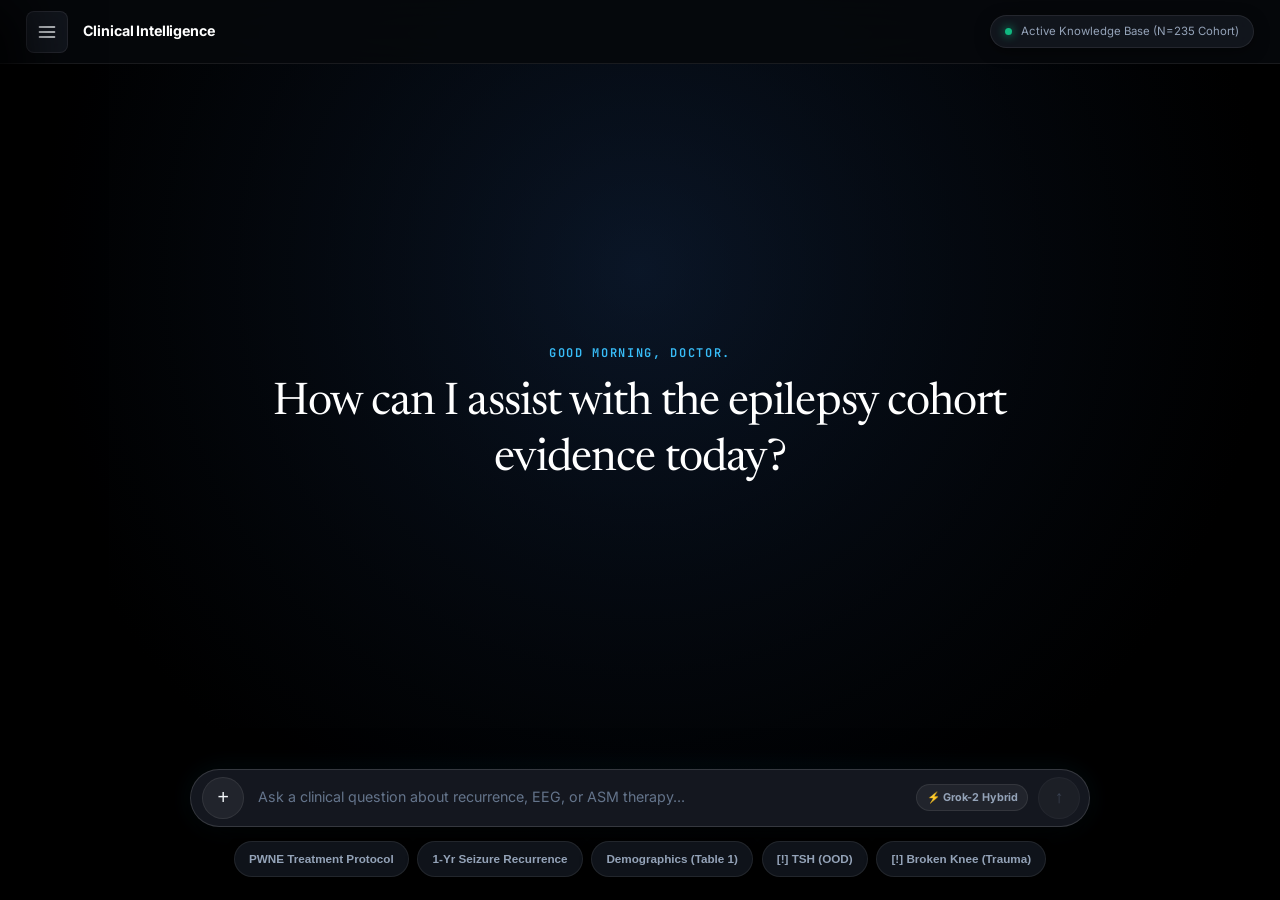
==== commit 54987225: "fix: restore hero welcome alignment, fix topbar collision, and remove session reset toast" ====
--- a/public/index.html
+++ b/public/index.html
@@ -19,24 +19,28 @@
         <!-- ── AMBIENT DEEP GLOW ── -->
         <div class="ambient-glow"></div>
 
-        <!-- ── FLOATING CORNER MICRO-CONTROLS (ZERO TOP BAR) ── -->
-        <div class="floating-corner-top-left">
-            <button id="sidebarToggleBtn" class="floating-icon-btn" title="Toggle Clinical Workspace Sidebar (Drawer)">
-                <svg width="20" height="20" viewBox="0 0 24 24" fill="none" stroke="currentColor" stroke-width="2" stroke-linecap="round" stroke-linejoin="round">
-                    <line x1="3" y1="12" x2="21" y2="12"></line>
-                    <line x1="3" y1="6" x2="21" y2="6"></line>
-                    <line x1="3" y1="18" x2="21" y2="18"></line>
-                </svg>
-            </button>
-            <span class="workspace-brand-tag">Clinical Intelligence</span>
-        </div>
-
-        <div class="floating-corner-top-right">
-            <div class="live-grounding-pill" title="Active Knowledge Base (N=235 Cohort)">
-                <span class="pulse-dot"></span>
-                <span class="grounding-text">Active Knowledge Base (N=235 Cohort)</span>
-            </div>
-        </div>
+        <div class="ambient-glow"></div>
+
+        <!-- ── UNIFIED FIXED TOP NAVIGATION BAR (Z-50) ── -->
+        <header class="top-navbar">
+            <div class="navbar-left">
+                <button id="sidebarToggleBtn" class="floating-icon-btn" title="Toggle Clinical Workspace Sidebar (Drawer)">
+                    <svg width="20" height="20" viewBox="0 0 24 24" fill="none" stroke="currentColor" stroke-width="2" stroke-linecap="round" stroke-linejoin="round">
+                        <line x1="3" y1="12" x2="21" y2="12"></line>
+                        <line x1="3" y1="6" x2="21" y2="6"></line>
+                        <line x1="3" y1="18" x2="21" y2="18"></line>
+                    </svg>
+                </button>
+                <span class="workspace-brand-tag">Clinical Intelligence</span>
+            </div>
+
+            <div class="navbar-right">
+                <div class="live-grounding-pill" title="Active Knowledge Base (N=235 Cohort)">
+                    <span class="pulse-dot"></span>
+                    <span class="grounding-text">Active Knowledge Base (N=235 Cohort)</span>
+                </div>
+            </div>
+        </header>
 
         <!-- ── COLLAPSIBLE CLINICAL SIDEBAR (SLIDE-OVER DRAWER) ── -->
         <aside id="clinicalSidebar" class="clinical-drawer">
@@ -114,9 +118,9 @@
         </aside>
 
         <!-- ── MAIN ZERO-CLUTTER WORKSPACE ── -->
-        <main class="workspace-viewport">
+        <main id="workspaceViewport" class="workspace-viewport idle-state">
             <div class="conversational-canvas">
-                <!-- ── ZERO-CLUTTER EDITORIAL HERO ── -->
+                <!-- ── ZERO-CLUTTER EDITORIAL HERO (CENTERED IN IDLE STATE) ── -->
                 <div class="hero hero-editorial-panel" id="hero">
                     <div class="hero-greeting dynamic-time-tracker" id="time-greeting">GOOD MORNING, DOCTOR.</div>
                     <h1 class="hero-headline">How can I assist with the epilepsy cohort evidence today?</h1>
--- a/public/style.css
+++ b/public/style.css
@@ -125,15 +125,34 @@
     z-index: 1;
 }
 
-/* ── FLOATING TOP MICRO-CONTROLS ── */
-.floating-corner-top-left {
+/* ── UNIFIED FIXED TOP NAVIGATION BAR (Z-50) ── */
+.top-navbar {
     position: fixed;
-    top: 1.25rem;
-    left: 1.5rem;
-    z-index: 120;
-    display: flex;
-    align-items: center;
-    gap: 0.85rem;
+    top: 0;
+    left: 0;
+    right: 0;
+    height: 64px;
+    z-index: 150;
+    display: flex;
+    align-items: center;
+    justify-content: space-between;
+    padding: 0 1.75rem;
+    background: rgba(6, 8, 12, 0.88);
+    backdrop-filter: blur(20px);
+    -webkit-backdrop-filter: blur(20px);
+    border-bottom: 1px solid var(--border-subtle);
+}
+
+.navbar-left {
+    display: flex;
+    align-items: center;
+    gap: 0.95rem;
+}
+
+.navbar-right {
+    display: flex;
+    align-items: center;
+    gap: 0.75rem;
 }
 
 .floating-icon-btn {
@@ -166,18 +185,11 @@
 }
 
 .workspace-brand-tag {
-    font-size: 0.92rem;
+    font-size: 0.95rem;
     font-weight: 700;
     color: var(--text-pure);
     letter-spacing: -0.01em;
     user-select: none;
-}
-
-.floating-corner-top-right {
-    position: fixed;
-    top: 1.25rem;
-    right: 1.5rem;
-    z-index: 120;
 }
 
 .live-grounding-pill {
@@ -724,11 +736,20 @@
     max-width: 980px;
     margin: 0 auto;
     padding: 5.5rem 1.5rem 11.5rem;
+    min-height: 100vh;
     flex: 1;
     display: flex;
     flex-direction: column;
     position: relative;
     z-index: 10;
+    transition: all var(--transition-smooth);
+}
+
+.workspace-viewport.idle-state {
+    justify-content: center;
+    align-items: center;
+    padding-top: 4.5rem;
+    padding-bottom: 9.5rem;
 }
 
 .conversational-canvas {
@@ -738,12 +759,20 @@
     width: 100%;
 }
 
-/* ── HERO EDITORIAL GREETING ── */
+.workspace-viewport.idle-state .conversational-canvas {
+    align-items: center;
+    justify-content: center;
+}
+
+/* ── HERO EDITORIAL GREETING (CENTERED) ── */
 .hero-editorial-panel {
     display: flex;
     flex-direction: column;
-    align-items: flex-start;
-    padding: 3rem 0 1rem;
+    align-items: center;
+    text-align: center;
+    padding: 2rem 0 1.5rem;
+    max-width: 820px;
+    margin: 0 auto;
     transition: all var(--transition-smooth);
 }
 
@@ -753,24 +782,26 @@
 
 .hero-greeting {
     font-family: var(--font-mono);
-    font-size: 0.78rem;
+    font-size: 0.8rem;
     font-weight: 600;
-    letter-spacing: 0.12em;
+    letter-spacing: 0.14em;
     text-transform: uppercase;
     color: var(--gemini-cyan);
-    margin-bottom: 0.75rem;
-    display: flex;
-    align-items: center;
+    margin-bottom: 0.85rem;
+    display: flex;
+    align-items: center;
+    justify-content: center;
     gap: 0.5rem;
 }
 
 .hero-headline {
     font-family: var(--font-editorial);
-    font-size: clamp(1.85rem, 4.5vw, 2.85rem);
+    font-size: clamp(2rem, 5vw, 3rem);
     font-weight: 400;
     line-height: 1.25;
     color: var(--text-pure);
     letter-spacing: -0.02em;
+    text-align: center;
     max-width: 780px;
 }
 
@@ -1153,15 +1184,15 @@
 /* ── FLOATING GEMINI CAPSULE DOCK (BOTTOM) ── */
 .floating-dock {
     position: fixed;
-    bottom: 1.25rem;
+    bottom: 1.35rem;
     left: 50%;
     transform: translateX(-50%);
     width: min(900px, calc(100% - 2rem));
-    z-index: 200;
-    display: flex;
-    flex-direction: column;
-    align-items: center;
-    gap: 0.65rem;
+    z-index: 100;
+    display: flex;
+    flex-direction: column;
+    align-items: center;
+    gap: 0.75rem;
     pointer-events: none;
 }
 
@@ -1170,7 +1201,7 @@
     display: flex;
     flex-direction: column;
     align-items: center;
-    gap: 0.65rem;
+    gap: 0.75rem;
     pointer-events: auto;
 }
 
@@ -1891,19 +1922,13 @@
         font-size: 14px;
     }
 
-    .floating-corner-top-left {
-        top: 0.85rem;
-        left: 0.85rem;
-        gap: 0.5rem;
+    .top-navbar {
+        padding: 0 1rem;
+        height: 58px;
     }
 
     .workspace-brand-tag {
-        font-size: 0.84rem;
-    }
-
-    .floating-corner-top-right {
-        top: 0.85rem;
-        right: 0.85rem;
+        font-size: 0.88rem;
     }
 
     .live-grounding-pill .grounding-text {
@@ -1911,7 +1936,7 @@
     }
 
     .live-grounding-pill {
-        padding: 0.45rem 0.65rem;
+        padding: 0.4rem 0.65rem;
     }
 
     .clinical-drawer {
@@ -1920,15 +1945,20 @@
     }
 
     .workspace-viewport {
-        padding: 4.5rem 0.85rem 12.5rem;
+        padding: 4.75rem 0.85rem 12.5rem;
+    }
+
+    .workspace-viewport.idle-state {
+        padding-top: 3.5rem;
+        padding-bottom: 10rem;
     }
 
     .hero-editorial-panel {
-        padding: 1.5rem 0 0.5rem;
+        padding: 1rem 0;
     }
 
     .hero-headline {
-        font-size: 1.75rem;
+        font-size: 1.85rem;
     }
 
     .user-query-bubble {
@@ -1946,7 +1976,7 @@
     }
 
     .floating-dock {
-        bottom: 0.65rem;
+        bottom: 0.75rem;
         width: calc(100% - 1rem);
     }
 
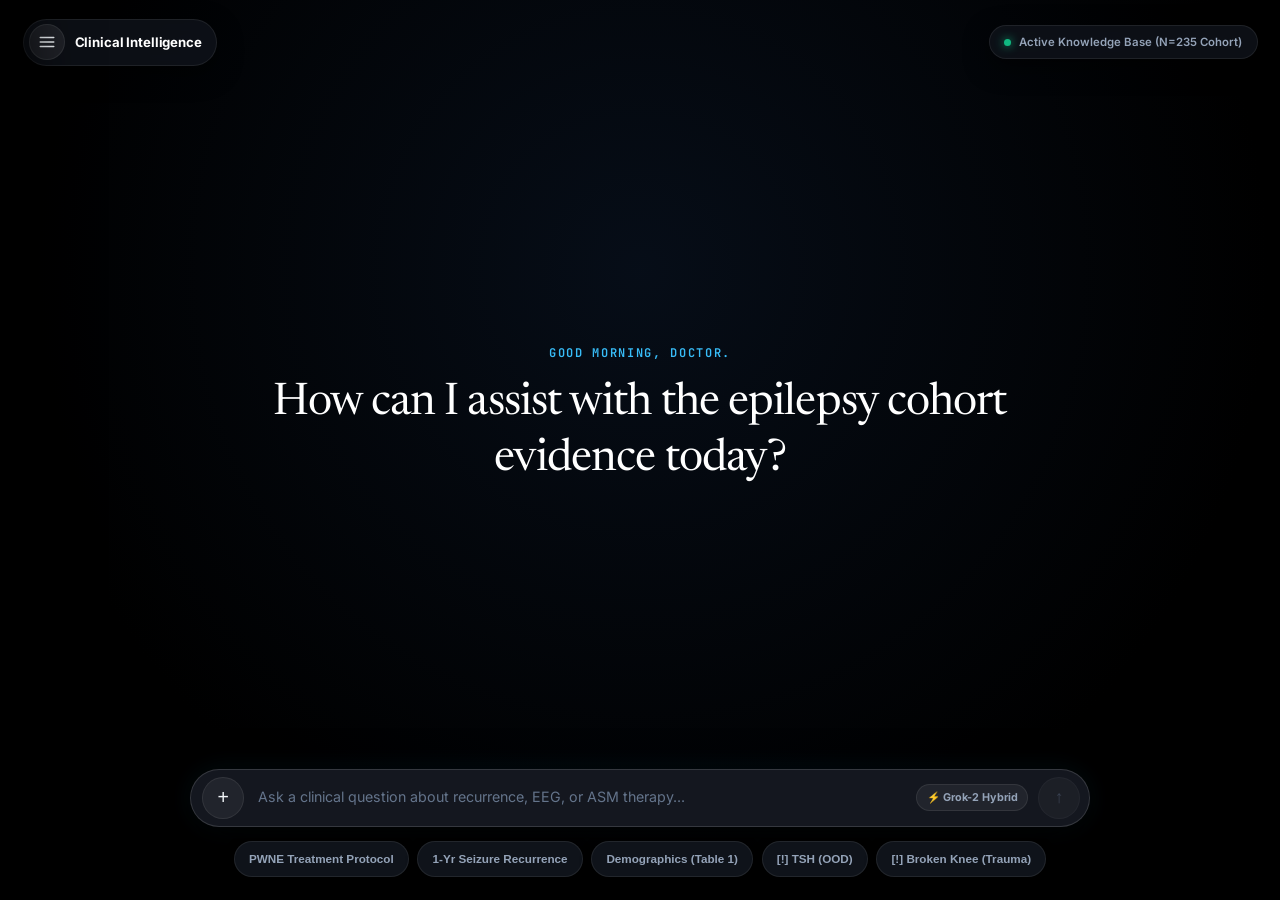
==== commit 18b3e5ac: "style: replace full navbar with floating adaptive header elements" ====
--- a/public/index.html
+++ b/public/index.html
@@ -19,13 +19,11 @@
         <!-- ── AMBIENT DEEP GLOW ── -->
         <div class="ambient-glow"></div>
 
-        <div class="ambient-glow"></div>
-
-        <!-- ── UNIFIED FIXED TOP NAVIGATION BAR (Z-50) ── -->
-        <header class="top-navbar">
-            <div class="navbar-left">
+        <!-- ── FLOATING ADAPTIVE TOP ELEMENTS (Z-50) ── -->
+        <header class="top-floating-header">
+            <div class="brand-floating-capsule">
                 <button id="sidebarToggleBtn" class="floating-icon-btn" title="Toggle Clinical Workspace Sidebar (Drawer)">
-                    <svg width="20" height="20" viewBox="0 0 24 24" fill="none" stroke="currentColor" stroke-width="2" stroke-linecap="round" stroke-linejoin="round">
+                    <svg width="18" height="18" viewBox="0 0 24 24" fill="none" stroke="currentColor" stroke-width="2" stroke-linecap="round" stroke-linejoin="round">
                         <line x1="3" y1="12" x2="21" y2="12"></line>
                         <line x1="3" y1="6" x2="21" y2="6"></line>
                         <line x1="3" y1="18" x2="21" y2="18"></line>
@@ -34,11 +32,9 @@
                 <span class="workspace-brand-tag">Clinical Intelligence</span>
             </div>
 
-            <div class="navbar-right">
-                <div class="live-grounding-pill" title="Active Knowledge Base (N=235 Cohort)">
-                    <span class="pulse-dot"></span>
-                    <span class="grounding-text">Active Knowledge Base (N=235 Cohort)</span>
-                </div>
+            <div class="live-grounding-pill" title="Active Knowledge Base (N=235 Cohort)">
+                <span class="pulse-dot"></span>
+                <span class="grounding-text">Active Knowledge Base (N=235 Cohort)</span>
             </div>
         </header>
 
--- a/public/style.css
+++ b/public/style.css
@@ -125,67 +125,70 @@
     z-index: 1;
 }
 
-/* ── UNIFIED FIXED TOP NAVIGATION BAR (Z-50) ── */
-.top-navbar {
+/* ── FLOATING ADAPTIVE TOP ELEMENTS (Z-50) ── */
+.top-floating-header {
     position: fixed;
-    top: 0;
-    left: 0;
-    right: 0;
-    height: 64px;
+    top: 1.25rem;
+    left: 1.5rem;
+    right: 1.5rem;
     z-index: 150;
     display: flex;
     align-items: center;
     justify-content: space-between;
-    padding: 0 1.75rem;
-    background: rgba(6, 8, 12, 0.88);
-    backdrop-filter: blur(20px);
-    -webkit-backdrop-filter: blur(20px);
-    border-bottom: 1px solid var(--border-subtle);
-}
-
-.navbar-left {
-    display: flex;
-    align-items: center;
-    gap: 0.95rem;
-}
-
-.navbar-right {
-    display: flex;
-    align-items: center;
-    gap: 0.75rem;
+    background: transparent;
+    border: none;
+    pointer-events: none;
+}
+
+.brand-floating-capsule {
+    display: flex;
+    align-items: center;
+    gap: 0.65rem;
+    background: rgba(16, 20, 28, 0.75);
+    border: 1px solid var(--border-subtle);
+    padding: 0.3rem 0.95rem 0.3rem 0.35rem;
+    border-radius: var(--radius-pill);
+    backdrop-filter: blur(16px);
+    -webkit-backdrop-filter: blur(16px);
+    pointer-events: auto;
+    box-shadow: 0 8px 24px rgba(0, 0, 0, 0.5);
+    transition: all var(--transition-fast);
+}
+
+.brand-floating-capsule:hover {
+    background: rgba(22, 28, 40, 0.9);
+    border-color: rgba(255, 255, 255, 0.16);
 }
 
 .floating-icon-btn {
-    background: rgba(20, 24, 32, 0.85);
+    background: rgba(255, 255, 255, 0.08);
     border: 1px solid var(--border-subtle);
     color: var(--text-primary);
-    width: 42px;
-    height: 42px;
-    min-width: 42px;
-    min-height: 42px;
-    border-radius: var(--radius-sm);
+    width: 36px;
+    height: 36px;
+    min-width: 36px;
+    min-height: 36px;
+    border-radius: 50%;
     display: flex;
     align-items: center;
     justify-content: center;
     cursor: pointer;
-    backdrop-filter: blur(16px);
-    -webkit-backdrop-filter: blur(16px);
     transition: all var(--transition-fast);
 }
 
 .floating-icon-btn:hover {
     color: var(--text-pure);
-    background: rgba(30, 36, 48, 0.95);
-    border-color: var(--border-glow);
-    transform: scale(1.03);
+    background: rgba(56, 189, 248, 0.2);
+    border-color: var(--gemini-cyan);
+    transform: scale(1.05);
 }
 
 .floating-icon-btn:active {
-    transform: scale(0.97);
+    transform: scale(0.95);
 }
 
 .workspace-brand-tag {
-    font-size: 0.95rem;
+    font-size: 0.88rem;
     font-weight: 700;
     color: var(--text-pure);
     letter-spacing: -0.01em;
@@ -196,16 +199,25 @@
     display: inline-flex;
     align-items: center;
     gap: 0.55rem;
-    background: rgba(20, 24, 32, 0.85);
+    background: rgba(16, 20, 28, 0.75);
     border: 1px solid var(--border-subtle);
     padding: 0.45rem 0.95rem;
     border-radius: var(--radius-pill);
     font-size: 0.76rem;
+    font-weight: 600;
     color: var(--text-secondary);
     backdrop-filter: blur(16px);
     -webkit-backdrop-filter: blur(16px);
     user-select: none;
-    box-shadow: 0 4px 16px rgba(0, 0, 0, 0.4);
+    pointer-events: auto;
+    box-shadow: 0 8px 24px rgba(0, 0, 0, 0.5);
+    transition: all var(--transition-fast);
+}
+
+.live-grounding-pill:hover {
+    background: rgba(22, 28, 40, 0.9);
+    border-color: rgba(255, 255, 255, 0.16);
+    color: var(--text-pure);
 }
 
 .pulse-dot {
@@ -1922,13 +1934,26 @@
         font-size: 14px;
     }
 
-    .top-navbar {
-        padding: 0 1rem;
-        height: 58px;
+    .top-floating-header {
+        top: 0.75rem;
+        left: 0.75rem;
+        right: 0.75rem;
+    }
+
+    .brand-floating-capsule {
+        padding: 0.25rem 0.75rem 0.25rem 0.25rem;
+        gap: 0.5rem;
+    }
+
+    .floating-icon-btn {
+        width: 34px;
+        height: 34px;
+        min-width: 34px;
+        min-height: 34px;
     }
 
     .workspace-brand-tag {
-        font-size: 0.88rem;
+        font-size: 0.82rem;
     }
 
     .live-grounding-pill .grounding-text {
@@ -1936,7 +1961,7 @@
     }
 
     .live-grounding-pill {
-        padding: 0.4rem 0.65rem;
+        padding: 0.45rem 0.65rem;
     }
 
     .clinical-drawer {
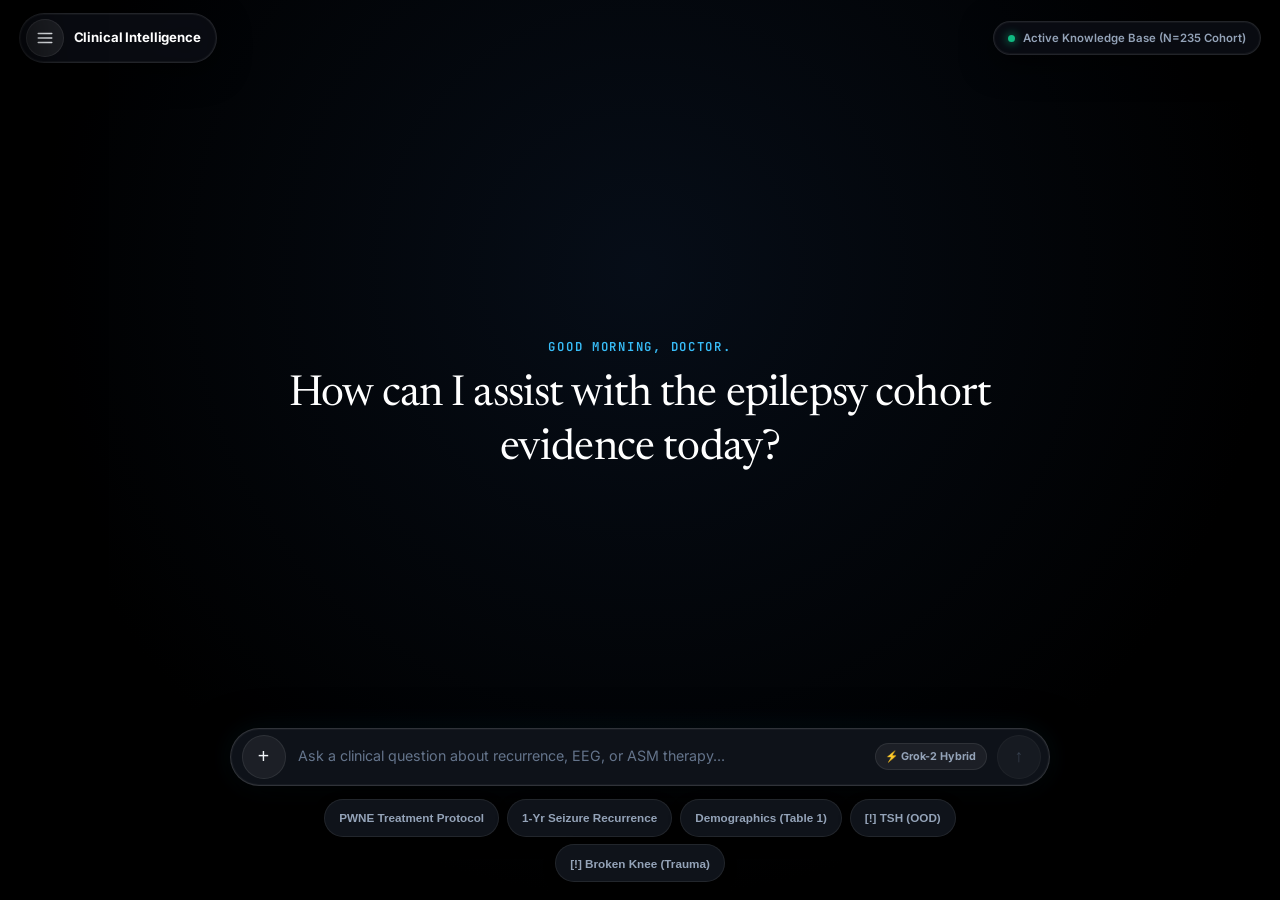
==== commit f93ca1cf: "style: comprehensive UI overhaul with floating header fix, responsive layout, and auto-scroll" ====
--- a/public/index.html
+++ b/public/index.html
@@ -127,6 +127,9 @@
                     <!-- Injected dynamically by app.js -->
                 </section>
 
+                <!-- Scroll anchor for auto-scroll to latest message -->
+                <div id="scrollAnchor" class="scroll-anchor" aria-hidden="true"></div>
+
                 <!-- ── SKELETON RETRIEVAL LOADER ── -->
                 <div id="retrievalLoader" class="retrieval-loader" hidden>
                     <div class="loader-pulse-bar">
--- a/public/style.css
+++ b/public/style.css
@@ -1,5 +1,6 @@
 /* ==========================================================================
    Clinical Intelligence — Production-Grade Luxury OLED CDSS Workspace
+   Mobile-First Responsive • Dynamic Viewport • Floating Adaptive Header
    Dark Theme Cohesion, High Contrast, Adaptive Breakpoints & Micro-Interactions
    ========================================================================== */
 
@@ -93,7 +94,8 @@
 
 html, body {
     width: 100%;
-    min-height: 100%;
+    height: 100%;
+    min-height: 100dvh; /* dynamic viewport height — respects mobile browser chrome */
     background-color: var(--bg-canvas);
     color: var(--text-primary);
     font-family: var(--font-sans);
@@ -102,12 +104,20 @@
     overflow-x: hidden;
     -webkit-font-smoothing: antialiased;
     -moz-osx-font-smoothing: grayscale;
+    -webkit-text-size-adjust: 100%;
+}
+
+/* iOS Safari safe-area env support */
+@supports (padding: env(safe-area-inset-bottom)) {
+    body {
+        padding-bottom: env(safe-area-inset-bottom);
+    }
 }
 
 .oled-canvas {
     position: relative;
     width: 100%;
-    min-height: 100vh;
+    min-height: 100dvh;
     display: flex;
     flex-direction: column;
     background-color: var(--bg-canvas);
@@ -119,7 +129,7 @@
     top: 0;
     left: 0;
     width: 100vw;
-    height: 100vh;
+    height: 100dvh;
     background: radial-gradient(circle at 50% 30%, rgba(18, 38, 68, 0.35) 0%, rgba(0, 0, 0, 0.95) 70%, #000000 100%);
     pointer-events: none;
     z-index: 1;
@@ -128,31 +138,34 @@
 /* ── FLOATING ADAPTIVE TOP ELEMENTS (Z-50) ── */
 .top-floating-header {
     position: fixed;
-    top: 1.25rem;
-    left: 1.5rem;
-    right: 1.5rem;
+    top: 0;
+    left: 0;
+    right: 0;
     z-index: 150;
     display: flex;
     align-items: center;
     justify-content: space-between;
+    padding: 0.85rem 1.25rem;
     background: transparent;
     border: none;
     pointer-events: none;
+    gap: 0.75rem;
 }
 
 .brand-floating-capsule {
     display: flex;
     align-items: center;
     gap: 0.65rem;
-    background: rgba(16, 20, 28, 0.75);
-    border: 1px solid var(--border-subtle);
-    padding: 0.3rem 0.95rem 0.3rem 0.35rem;
+    background: rgba(12, 15, 22, 0.78);
+    border: 1px solid rgba(255, 255, 255, 0.1);
+    padding: 0.35rem 1rem 0.35rem 0.4rem;
     border-radius: var(--radius-pill);
-    backdrop-filter: blur(16px);
-    -webkit-backdrop-filter: blur(16px);
+    backdrop-filter: blur(20px) saturate(1.3);
+    -webkit-backdrop-filter: blur(20px) saturate(1.3);
     pointer-events: auto;
-    box-shadow: 0 8px 24px rgba(0, 0, 0, 0.5);
+    box-shadow: 0 8px 32px rgba(0, 0, 0, 0.6), 0 0 0 1px rgba(255,255,255,0.04) inset;
     transition: all var(--transition-fast);
+    flex-shrink: 0;
 }
 
 .brand-floating-capsule:hover {
@@ -164,16 +177,18 @@
     background: rgba(255, 255, 255, 0.08);
     border: 1px solid var(--border-subtle);
     color: var(--text-primary);
-    width: 36px;
-    height: 36px;
-    min-width: 36px;
-    min-height: 36px;
+    width: 38px;
+    height: 38px;
+    min-width: 38px;
+    min-height: 38px;
     border-radius: 50%;
     display: flex;
     align-items: center;
     justify-content: center;
     cursor: pointer;
     transition: all var(--transition-fast);
+    -webkit-tap-highlight-color: transparent;
+    touch-action: manipulation;
 }
 
 .floating-icon-btn:hover {
@@ -199,19 +214,21 @@
     display: inline-flex;
     align-items: center;
     gap: 0.55rem;
-    background: rgba(16, 20, 28, 0.75);
-    border: 1px solid var(--border-subtle);
+    background: rgba(12, 15, 22, 0.78);
+    border: 1px solid rgba(255, 255, 255, 0.1);
     padding: 0.45rem 0.95rem;
     border-radius: var(--radius-pill);
     font-size: 0.76rem;
     font-weight: 600;
     color: var(--text-secondary);
-    backdrop-filter: blur(16px);
-    -webkit-backdrop-filter: blur(16px);
+    backdrop-filter: blur(20px) saturate(1.3);
+    -webkit-backdrop-filter: blur(20px) saturate(1.3);
     user-select: none;
     pointer-events: auto;
-    box-shadow: 0 8px 24px rgba(0, 0, 0, 0.5);
+    box-shadow: 0 8px 32px rgba(0, 0, 0, 0.6), 0 0 0 1px rgba(255,255,255,0.04) inset;
     transition: all var(--transition-fast);
+    flex-shrink: 1;
+    min-width: 0;
 }
 
 .live-grounding-pill:hover {
@@ -241,7 +258,7 @@
     left: 0;
     width: 380px;
     max-width: 100vw;
-    height: 100vh;
+    height: 100dvh;
     background: var(--bg-surface-drawer);
     border-right: 1px solid var(--border-subtle);
     z-index: 300;
@@ -745,10 +762,10 @@
 /* ── MAIN WORKSPACE VIEWPORT ── */
 .workspace-viewport {
     width: 100%;
-    max-width: 980px;
+    max-width: 860px;
     margin: 0 auto;
-    padding: 5.5rem 1.5rem 11.5rem;
-    min-height: 100vh;
+    padding: 5.5rem 1.5rem 10rem;
+    min-height: 100dvh;
     flex: 1;
     display: flex;
     flex-direction: column;
@@ -760,8 +777,8 @@
 .workspace-viewport.idle-state {
     justify-content: center;
     align-items: center;
-    padding-top: 4.5rem;
-    padding-bottom: 9.5rem;
+    padding-top: 5.5rem;
+    padding-bottom: 10rem;
 }
 
 .conversational-canvas {
@@ -782,8 +799,8 @@
     flex-direction: column;
     align-items: center;
     text-align: center;
-    padding: 2rem 0 1.5rem;
-    max-width: 820px;
+    padding: 2rem 1rem 1.5rem;
+    max-width: 780px;
     margin: 0 auto;
     transition: all var(--transition-smooth);
 }
@@ -794,7 +811,7 @@
 
 .hero-greeting {
     font-family: var(--font-mono);
-    font-size: 0.8rem;
+    font-size: clamp(0.68rem, 1.8vw, 0.82rem);
     font-weight: 600;
     letter-spacing: 0.14em;
     text-transform: uppercase;
@@ -808,13 +825,14 @@
 
 .hero-headline {
     font-family: var(--font-editorial);
-    font-size: clamp(2rem, 5vw, 3rem);
+    font-size: clamp(1.6rem, 4.5vw, 2.85rem);
     font-weight: 400;
     line-height: 1.25;
     color: var(--text-pure);
     letter-spacing: -0.02em;
     text-align: center;
-    max-width: 780px;
+    max-width: 720px;
+    padding: 0 0.5rem;
 }
 
 /* ── CONVERSATION STREAM & TIMELINE ── */
@@ -823,22 +841,30 @@
     flex-direction: column;
     gap: 2rem;
     width: 100%;
+}
+
+/* Scroll anchor for auto-scroll targeting */
+.scroll-anchor {
+    width: 1px;
+    height: 1px;
+    flex-shrink: 0;
 }
 
 /* User Query Bubble */
 .user-query-bubble {
     align-self: flex-end;
-    max-width: 82%;
+    max-width: min(82%, 640px);
     background: linear-gradient(135deg, rgba(16, 32, 54, 0.95), rgba(20, 24, 36, 0.98));
-    border: 1px solid rgba(56, 189, 248, 0.35);
+    border: 1px solid rgba(56, 189, 248, 0.3);
     color: var(--text-pure);
     padding: 0.95rem 1.4rem;
     border-radius: 18px 18px 4px 18px;
-    font-size: 0.95rem;
+    font-size: clamp(0.88rem, 2.2vw, 0.95rem);
     font-weight: 500;
-    line-height: 1.5;
+    line-height: 1.55;
     box-shadow: 0 8px 24px rgba(0, 0, 0, 0.5), 0 0 20px rgba(56, 189, 248, 0.08);
     word-break: break-word;
+    overflow-wrap: anywhere;
     animation: bubbleIn 0.25s cubic-bezier(0.2, 0.8, 0.2, 1);
 }
 
@@ -851,18 +877,24 @@
 .clinical-response-card {
     align-self: flex-start;
     width: 100%;
-    background: var(--bg-surface-card);
-    border: 1px solid var(--border-subtle);
+    background: rgba(14, 17, 24, 0.85);
+    border: 1px solid rgba(255, 255, 255, 0.08);
     border-radius: var(--radius-lg);
     padding: 1.5rem 1.75rem;
     display: flex;
     flex-direction: column;
     gap: 1.25rem;
-    box-shadow: 0 12px 36px rgba(0, 0, 0, 0.7);
+    box-shadow: 0 12px 36px rgba(0, 0, 0, 0.7), 0 0 0 1px rgba(255,255,255,0.03) inset;
     backdrop-filter: blur(20px);
     -webkit-backdrop-filter: blur(20px);
     animation: bubbleIn 0.3s cubic-bezier(0.2, 0.8, 0.2, 1);
     word-break: break-word;
+    overflow-wrap: anywhere;
+    transition: border-color var(--transition-fast);
+}
+
+.clinical-response-card:hover {
+    border-color: rgba(255, 255, 255, 0.14);
 }
 
 .card-top-telemetry {
@@ -1035,7 +1067,7 @@
 
 .provenance-grid {
     display: grid;
-    grid-template-columns: repeat(auto-fit, minmax(280px, 1fr));
+    grid-template-columns: repeat(auto-fit, minmax(min(260px, 100%), 1fr));
     gap: 0.85rem;
     width: 100%;
 }
@@ -1196,16 +1228,17 @@
 /* ── FLOATING GEMINI CAPSULE DOCK (BOTTOM) ── */
 .floating-dock {
     position: fixed;
-    bottom: 1.35rem;
+    bottom: 1rem;
     left: 50%;
     transform: translateX(-50%);
-    width: min(900px, calc(100% - 2rem));
+    width: min(820px, calc(100% - 1.5rem));
     z-index: 100;
     display: flex;
     flex-direction: column;
     align-items: center;
-    gap: 0.75rem;
+    gap: 0.65rem;
     pointer-events: none;
+    padding-bottom: env(safe-area-inset-bottom, 0px);
 }
 
 .dock-container {
@@ -1213,7 +1246,7 @@
     display: flex;
     flex-direction: column;
     align-items: center;
-    gap: 0.75rem;
+    gap: 0.65rem;
     pointer-events: auto;
 }
 
@@ -1222,16 +1255,16 @@
 }
 
 .capsule-bar {
-    background: var(--bg-capsule);
+    background: rgba(16, 20, 28, 0.92);
     border: 1px solid var(--border-medium);
     border-radius: var(--radius-pill);
-    padding: 0.45rem 0.6rem 0.45rem 0.75rem;
-    display: flex;
-    align-items: center;
-    gap: 0.65rem;
-    box-shadow: 0 16px 48px rgba(0, 0, 0, 0.9), 0 0 30px rgba(56, 189, 248, 0.08);
-    backdrop-filter: blur(24px);
-    -webkit-backdrop-filter: blur(24px);
+    padding: 0.4rem 0.55rem 0.4rem 0.7rem;
+    display: flex;
+    align-items: center;
+    gap: 0.55rem;
+    box-shadow: 0 16px 48px rgba(0, 0, 0, 0.9), 0 0 30px rgba(56, 189, 248, 0.08), 0 0 0 1px rgba(255,255,255,0.04) inset;
+    backdrop-filter: blur(24px) saturate(1.2);
+    -webkit-backdrop-filter: blur(24px) saturate(1.2);
     transition: all var(--transition-fast);
 }
 
@@ -1244,10 +1277,10 @@
     background: rgba(255, 255, 255, 0.06);
     border: 1px solid var(--border-subtle);
     color: var(--text-primary);
-    width: 42px;
-    height: 42px;
-    min-width: 42px;
-    min-height: 42px;
+    width: 44px;
+    height: 44px;
+    min-width: 44px;
+    min-height: 44px;
     border-radius: 50%;
     display: flex;
     align-items: center;
@@ -1255,6 +1288,8 @@
     cursor: pointer;
     transition: all var(--transition-fast);
     flex-shrink: 0;
+    -webkit-tap-highlight-color: transparent;
+    touch-action: manipulation;
 }
 
 .capsule-action-btn:hover {
@@ -1314,10 +1349,10 @@
 }
 
 .send-circle-btn {
-    width: 42px;
-    height: 42px;
-    min-width: 42px;
-    min-height: 42px;
+    width: 44px;
+    height: 44px;
+    min-width: 44px;
+    min-height: 44px;
     border-radius: 50%;
     background: rgba(255, 255, 255, 0.08);
     border: 1px solid var(--border-subtle);
@@ -1327,6 +1362,8 @@
     justify-content: center;
     cursor: pointer;
     transition: all var(--transition-fast);
+    -webkit-tap-highlight-color: transparent;
+    touch-action: manipulation;
 }
 
 .send-circle-btn.active, .send-circle-btn:not(:disabled) {
@@ -1360,26 +1397,21 @@
 .chips-scroll-lane {
     display: flex;
     align-items: center;
-    gap: 0.55rem;
-    overflow-x: auto;
-    -webkit-overflow-scrolling: touch;
+    gap: 0.5rem;
+    flex-wrap: wrap;
+    justify-content: center;
     padding: 0.2rem 0.5rem;
     max-width: 100%;
-    scrollbar-width: none;
-}
-
-.chips-scroll-lane::-webkit-scrollbar {
-    display: none;
 }
 
 .floating-chip {
     background: rgba(18, 22, 30, 0.88);
     border: 1px solid var(--border-subtle);
     color: var(--text-secondary);
-    min-height: 36px;
+    min-height: 38px;
     padding: 0.4rem 0.95rem;
     border-radius: var(--radius-pill);
-    font-size: 0.78rem;
+    font-size: clamp(0.72rem, 1.8vw, 0.78rem);
     font-weight: 600;
     white-space: nowrap;
     cursor: pointer;
@@ -1388,6 +1420,8 @@
     transition: all var(--transition-fast);
     box-shadow: 0 4px 12px rgba(0, 0, 0, 0.4);
     outline: none;
+    -webkit-tap-highlight-color: transparent;
+    touch-action: manipulation;
 }
 
 .floating-chip:hover {
@@ -1424,8 +1458,8 @@
 .modal-card {
     width: 95vw;
     max-width: 1280px;
-    max-height: 88vh;
-    height: 88vh;
+    max-height: 85dvh;
+    height: 85dvh;
     background: #090b10;
     border: 1px solid var(--border-medium);
     border-radius: var(--radius-lg);
@@ -1500,7 +1534,7 @@
 /* Benchmark Metrics Grid */
 .metrics-grid {
     display: grid;
-    grid-template-columns: repeat(4, 1fr);
+    grid-template-columns: repeat(auto-fit, minmax(min(160px, 100%), 1fr));
     gap: 1rem;
 }
 
@@ -1609,7 +1643,7 @@
 
 .ablation-kpi-row {
     display: grid;
-    grid-template-columns: repeat(4, 1fr);
+    grid-template-columns: repeat(auto-fit, minmax(min(130px, 100%), 1fr));
     gap: 0.85rem;
 }
 
@@ -1767,8 +1801,8 @@
 .pdf-viewer-card {
     width: 95vw;
     max-width: 1360px;
-    height: 90vh;
-    max-height: 90vh;
+    height: 88dvh;
+    max-height: 88dvh;
     background: #080a0e;
     border: 1px solid var(--border-medium);
     border-radius: var(--radius-lg);
@@ -1914,54 +1948,67 @@
 }
 
 /* ==========================================================================
-   ADAPTIVE RESPONSIVE BREAKPOINTS (Mobile < 640px, Tablet 640-1024px)
+   ADAPTIVE RESPONSIVE BREAKPOINTS
+   Desktop (>1024px) → Tablet (640-1024px) → Mobile (<640px) → Small (<400px)
    ========================================================================== */
 
+/* ── TABLET (640px - 1024px) ── */
 @media (max-width: 1024px) {
     .workspace-viewport {
-        padding: 5.5rem 1.25rem 12rem;
-    }
-    .metrics-grid {
-        grid-template-columns: repeat(2, 1fr);
-    }
-    .ablation-kpi-row {
-        grid-template-columns: repeat(2, 1fr);
-    }
-}
-
-@media (max-width: 640px) {
+        max-width: 100%;
+        padding: 5.5rem 1.15rem 10rem;
+    }
+
+    .workspace-viewport.idle-state {
+        padding-top: 5.5rem;
+        padding-bottom: 10rem;
+    }
+
+    .clinical-response-card {
+        padding: 1.35rem 1.4rem;
+    }
+
+    .top-floating-header {
+        padding: 0.75rem 1rem;
+    }
+}
+
+/* ── MOBILE (<768px) ── */
+@media (max-width: 768px) {
     html, body {
-        font-size: 14px;
+        font-size: 14.5px;
     }
 
     .top-floating-header {
-        top: 0.75rem;
-        left: 0.75rem;
-        right: 0.75rem;
+        padding: 0.55rem 0.65rem;
+        gap: 0.5rem;
     }
 
     .brand-floating-capsule {
-        padding: 0.25rem 0.75rem 0.25rem 0.25rem;
-        gap: 0.5rem;
+        padding: 0.25rem 0.7rem 0.25rem 0.25rem;
+        gap: 0.45rem;
+        box-shadow: 0 6px 20px rgba(0, 0, 0, 0.6);
     }
 
     .floating-icon-btn {
-        width: 34px;
-        height: 34px;
-        min-width: 34px;
-        min-height: 34px;
+        width: 36px;
+        height: 36px;
+        min-width: 36px;
+        min-height: 36px;
     }
 
     .workspace-brand-tag {
-        font-size: 0.82rem;
+        font-size: 0.78rem;
     }
 
     .live-grounding-pill .grounding-text {
-        display: none;
+        font-size: 0.68rem;
     }
 
     .live-grounding-pill {
-        padding: 0.45rem 0.65rem;
+        padding: 0.35rem 0.55rem;
+        gap: 0.35rem;
+        font-size: 0.68rem;
     }
 
     .clinical-drawer {
@@ -1970,96 +2017,347 @@
     }
 
     .workspace-viewport {
-        padding: 4.75rem 0.85rem 12.5rem;
+        padding: 4.75rem 0.75rem 10rem;
     }
 
     .workspace-viewport.idle-state {
-        padding-top: 3.5rem;
+        padding-top: 4.75rem;
         padding-bottom: 10rem;
     }
 
     .hero-editorial-panel {
-        padding: 1rem 0;
+        padding: 0.75rem 0.25rem;
+    }
+
+    .hero-greeting {
+        font-size: 0.68rem;
+        letter-spacing: 0.1em;
     }
 
     .hero-headline {
-        font-size: 1.85rem;
+        font-size: clamp(1.45rem, 5.5vw, 2rem);
+        max-width: 90vw;
+        line-height: 1.3;
     }
 
     .user-query-bubble {
         max-width: 92%;
-        padding: 0.85rem 1.15rem;
+        padding: 0.8rem 1.05rem;
+        font-size: 0.88rem;
+        border-radius: 16px 16px 4px 16px;
     }
 
     .clinical-response-card {
-        padding: 1.15rem 1.15rem;
+        padding: 1.1rem 1rem;
         border-radius: var(--radius-md);
+        gap: 1rem;
+    }
+
+    .card-top-telemetry {
+        padding-bottom: 0.65rem;
+        gap: 0.5rem;
+    }
+
+    .confidence-tag, .nuance-tag {
+        font-size: 0.66rem;
+        padding: 0.15rem 0.5rem;
+    }
+
+    .telemetry-metrics-tag {
+        font-size: 0.66rem;
+    }
+
+    .synthesized-text {
+        font-size: 0.92rem;
+        line-height: 1.65;
     }
 
     .provenance-grid {
         grid-template-columns: 1fr;
+        gap: 0.65rem;
+    }
+
+    .provenance-item-card {
+        padding: 0.75rem 0.85rem;
     }
 
     .floating-dock {
-        bottom: 0.75rem;
-        width: calc(100% - 1rem);
+        bottom: 0.5rem;
+        width: calc(100% - 0.75rem);
     }
 
     .capsule-bar {
-        padding: 0.35rem 0.45rem;
+        padding: 0.3rem 0.4rem;
+        gap: 0.4rem;
+        border-radius: 24px;
+    }
+
+    .capsule-action-btn {
+        width: 40px;
+        height: 40px;
+        min-width: 40px;
+        min-height: 40px;
+    }
+
+    .send-circle-btn {
+        width: 40px;
+        height: 40px;
+        min-width: 40px;
+        min-height: 40px;
+    }
+
+    .seamless-input {
+        font-size: 0.9rem;
+        padding: 0.3rem 0.2rem;
     }
 
     .engine-badge {
         display: none;
     }
 
+    .chips-scroll-lane {
+        flex-wrap: nowrap;
+        justify-content: flex-start;
+        overflow-x: auto;
+        -webkit-overflow-scrolling: touch;
+        scrollbar-width: none;
+        padding: 0.15rem 0.35rem;
+        gap: 0.4rem;
+    }
+
+    .chips-scroll-lane::-webkit-scrollbar {
+        display: none;
+    }
+
+    .floating-chip {
+        min-height: 34px;
+        padding: 0.35rem 0.75rem;
+        font-size: 0.72rem;
+    }
+
+    /* Modal (Benchmark) */
     .modal-overlay {
-        padding: 0.5rem;
+        padding: 0;
+        align-items: flex-end;
     }
 
     .modal-card {
         width: 100vw;
-        height: 94vh;
-        max-height: 94vh;
-        border-radius: var(--radius-md);
+        max-width: 100vw;
+        height: 92dvh;
+        max-height: 92dvh;
+        border-radius: 16px 16px 0 0;
     }
 
     .modal-header {
-        padding: 0.95rem 1.15rem;
+        padding: 0.85rem 1rem;
+    }
+
+    .modal-title-stack h2 {
+        font-size: 0.92rem;
     }
 
     .modal-content-scroll {
-        padding: 1.15rem 1.15rem;
-    }
-
-    .metrics-grid {
-        grid-template-columns: 1fr 1fr;
-        gap: 0.65rem;
-    }
-
-    .ablation-kpi-row {
-        grid-template-columns: 1fr 1fr;
-    }
-
+        padding: 1rem;
+        gap: 1.25rem;
+    }
+
+    .metric-card {
+        padding: 0.85rem 1rem;
+    }
+
+    .metric-val {
+        font-size: 1.35rem;
+    }
+
+    .modal-footer {
+        padding: 0.85rem 1rem;
+    }
+
+    .action-btn-teal {
+        width: 100%;
+        justify-content: center;
+        text-align: center;
+    }
+
+    /* PDF Viewer Modal */
     .pdf-viewer-overlay {
-        padding: 0.5rem;
+        padding: 0;
+        align-items: flex-end;
     }
 
     .pdf-viewer-card {
         width: 100vw;
-        height: 95vh;
-        max-height: 95vh;
-        border-radius: var(--radius-md);
+        max-width: 100vw;
+        height: 93dvh;
+        max-height: 93dvh;
+        border-radius: 16px 16px 0 0;
     }
 
     .pdf-viewer-header {
-        padding: 0.95rem 1.15rem;
-    }
-
+        padding: 0.85rem 1rem;
+        flex-wrap: wrap;
+        gap: 0.5rem;
+    }
+
+    .pdf-header-title-row {
+        gap: 0.45rem;
+    }
+
+    .pdf-viewer-title {
+        font-size: 0.88rem;
+    }
+
+    .pdf-page-badge {
+        font-size: 0.68rem;
+        padding: 0.15rem 0.5rem;
+    }
+
+    .pdf-viewer-sub {
+        font-size: 0.7rem;
+    }
+
+    /* Ablation Study */
+    .ablation-study-card {
+        padding: 1rem 1rem;
+    }
+
+    .ablation-title {
+        font-size: 0.85rem;
+    }
+
+    .ablation-kpi-val {
+        font-size: 1.05rem;
+    }
+
+    .ablation-table {
+        font-size: 0.72rem;
+    }
+
+    .ablation-table th, .ablation-table td {
+        padding: 0.55rem 0.65rem;
+    }
+
+    /* Toast */
     .minimal-toast {
-        right: 1rem;
-        bottom: 6rem;
-        left: 1rem;
+        right: 0.75rem;
+        bottom: 5.5rem;
+        left: 0.75rem;
         text-align: center;
-    }
-}
+        font-size: 0.8rem;
+        padding: 0.75rem 1rem;
+        border-radius: var(--radius-sm);
+    }
+
+    /* Evidence Drawer */
+    .evidence-drawer {
+        border-radius: var(--radius-sm);
+    }
+
+    .drawer-header-toggle {
+        padding: 0.65rem 0.85rem;
+        font-size: 0.78rem;
+    }
+
+    .drawer-content-box {
+        padding: 0.65rem 0.85rem;
+    }
+
+    .verbatim-quote-bubble {
+        font-size: 0.88rem;
+        padding: 0.5rem 0.75rem;
+    }
+}
+
+/* ── SMALL MOBILE (<400px) ── */
+@media (max-width: 400px) {
+    html, body {
+        font-size: 13.5px;
+    }
+
+    .workspace-brand-tag {
+        font-size: 0.74rem;
+    }
+
+    .floating-icon-btn {
+        width: 32px;
+        height: 32px;
+        min-width: 32px;
+        min-height: 32px;
+    }
+
+    .hero-headline {
+        font-size: 1.35rem;
+    }
+
+    .workspace-viewport {
+        padding: 3.75rem 0.55rem 11rem;
+    }
+
+    .workspace-viewport.idle-state {
+        padding-top: 2.5rem;
+    }
+
+    .clinical-response-card {
+        padding: 0.85rem 0.75rem;
+    }
+
+    .synthesized-text {
+        font-size: 0.85rem;
+    }
+
+    .capsule-bar {
+        padding: 0.25rem 0.35rem;
+        gap: 0.35rem;
+    }
+
+    .capsule-action-btn,
+    .send-circle-btn {
+        width: 38px;
+        height: 38px;
+        min-width: 38px;
+        min-height: 38px;
+    }
+
+    .seamless-input {
+        font-size: 0.85rem;
+    }
+
+    .modal-title-stack h2 {
+        font-size: 0.82rem;
+    }
+}
+
+/* ── LANDSCAPE MOBILE FIX ── */
+@media (max-height: 500px) and (orientation: landscape) {
+    .workspace-viewport.idle-state {
+        padding-top: 1.5rem;
+        padding-bottom: 7rem;
+    }
+
+    .hero-headline {
+        font-size: 1.35rem;
+    }
+
+    .hero-editorial-panel {
+        padding: 0.5rem 0;
+    }
+
+    .modal-card,
+    .pdf-viewer-card {
+        height: 90dvh;
+        max-height: 90dvh;
+    }
+}
+
+/* ── HOVER QUERY — Touch devices skip hover transforms ── */
+@media (hover: none) {
+    .floating-chip:hover,
+    .indexed-doc-card:hover,
+    .provenance-item-card:hover,
+    .audit-entry-card:hover,
+    .brand-floating-capsule:hover,
+    .live-grounding-pill:hover {
+        transform: none;
+    }
+}
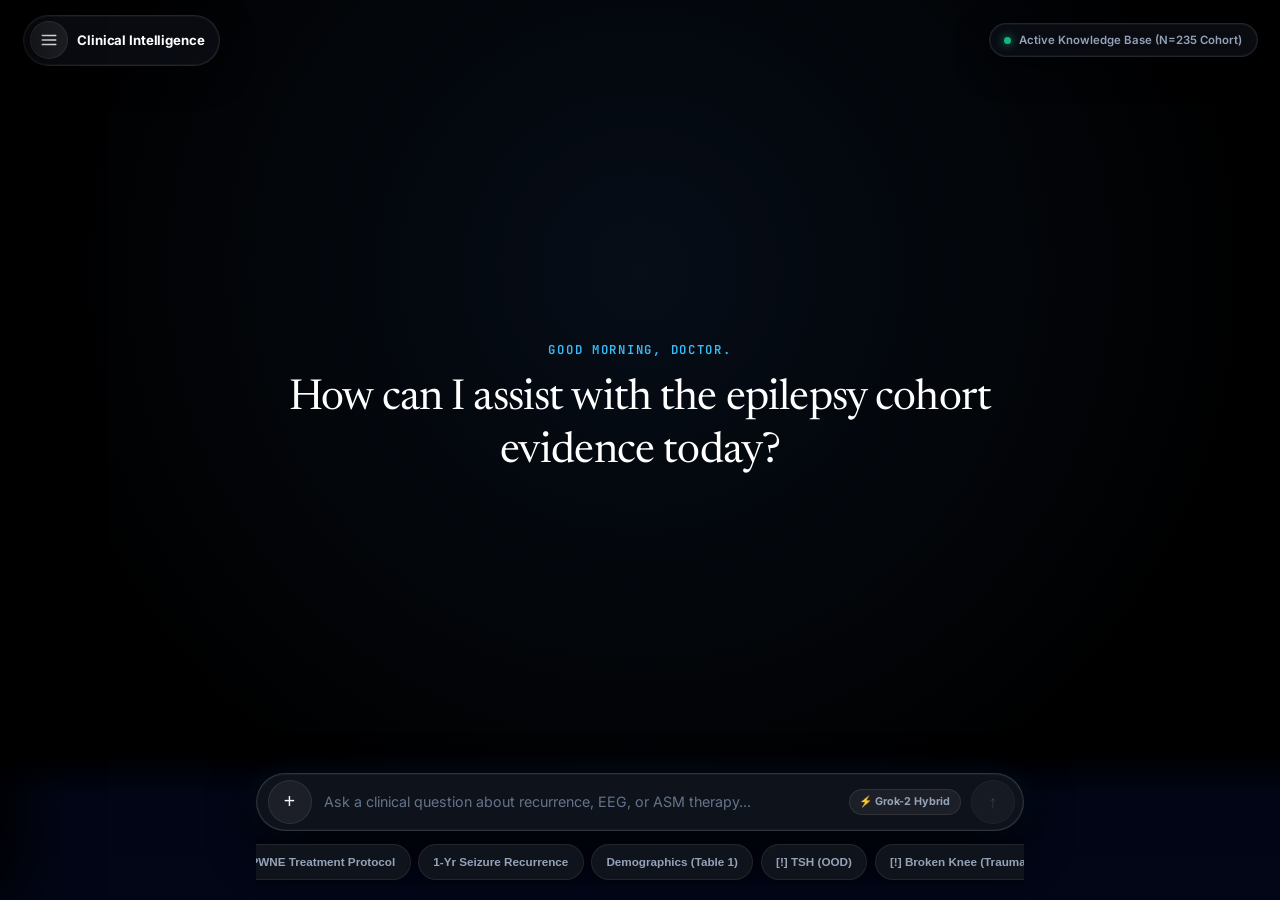
==== commit 0cb14124: "fix: force single-line scrollable suggestion chips, fix header bounds, and anchor bottom input dock" ====
--- a/public/index.html
+++ b/public/index.html
@@ -179,7 +179,7 @@
 
                 <!-- ── MINIMALIST CLINICAL QUICK-PROMPT PILLS ── -->
                 <div id="quickChipsWrapper" class="quick-chips-bar quick-pills">
-                    <div class="chips-scroll-lane" id="quickChipsContainer">
+                    <div class="chips-scroll-lane no-scrollbar" id="quickChipsContainer">
                         <!-- Injected dynamically by app.js -->
                     </div>
                 </div>
--- a/public/style.css
+++ b/public/style.css
@@ -59,6 +59,15 @@
 
     --transition-fast: 0.15s cubic-bezier(0.4, 0, 0.2, 1);
     --transition-smooth: 0.25s cubic-bezier(0.4, 0, 0.2, 1);
+}
+
+/* ── NO SCROLLBAR UTILITY ── */
+.no-scrollbar::-webkit-scrollbar {
+    display: none;
+}
+.no-scrollbar {
+    -ms-overflow-style: none;
+    scrollbar-width: none;
 }
 
 /* ── RESET & BASE SETUP ── */
@@ -117,6 +126,7 @@
 .oled-canvas {
     position: relative;
     width: 100%;
+    max-width: 100vw;
     min-height: 100dvh;
     display: flex;
     flex-direction: column;
@@ -141,15 +151,17 @@
     top: 0;
     left: 0;
     right: 0;
-    z-index: 150;
+    z-index: 50;
     display: flex;
     align-items: center;
     justify-content: space-between;
-    padding: 0.85rem 1.25rem;
+    padding: 1rem 1.5rem;
     background: transparent;
     border: none;
     pointer-events: none;
     gap: 0.75rem;
+    width: 100%;
+    box-sizing: border-box;
 }
 
 .brand-floating-capsule {
@@ -227,8 +239,8 @@
     pointer-events: auto;
     box-shadow: 0 8px 32px rgba(0, 0, 0, 0.6), 0 0 0 1px rgba(255,255,255,0.04) inset;
     transition: all var(--transition-fast);
-    flex-shrink: 1;
-    min-width: 0;
+    flex-shrink: 0;
+    white-space: nowrap;
 }
 
 .live-grounding-pill:hover {
@@ -764,7 +776,7 @@
     width: 100%;
     max-width: 860px;
     margin: 0 auto;
-    padding: 5.5rem 1.5rem 10rem;
+    padding: 7rem 1.5rem 11rem; /* pt-28 pb-44 */
     min-height: 100dvh;
     flex: 1;
     display: flex;
@@ -772,13 +784,14 @@
     position: relative;
     z-index: 10;
     transition: all var(--transition-smooth);
+    box-sizing: border-box;
 }
 
 .workspace-viewport.idle-state {
     justify-content: center;
     align-items: center;
-    padding-top: 5.5rem;
-    padding-bottom: 10rem;
+    padding-top: 7rem;
+    padding-bottom: 11rem;
 }
 
 .conversational-canvas {
@@ -1225,28 +1238,32 @@
     100% { background-position: -200% 0; }
 }
 
-/* ── FLOATING GEMINI CAPSULE DOCK (BOTTOM) ── */
+/* ── PINNED FIXED BOTTOM INPUT DOCK (Z-40) ── */
 .floating-dock {
     position: fixed;
-    bottom: 1rem;
-    left: 50%;
-    transform: translateX(-50%);
-    width: min(820px, calc(100% - 1.5rem));
-    z-index: 100;
-    display: flex;
-    flex-direction: column;
-    align-items: center;
-    gap: 0.65rem;
+    bottom: 0;
+    left: 0;
+    right: 0;
+    z-index: 40;
+    width: 100%;
+    background: linear-gradient(to top, #020617 0%, rgba(2, 6, 23, 0.92) 70%, transparent 100%);
+    padding: 1.5rem 1rem 1rem;
+    padding-bottom: max(1rem, env(safe-area-inset-bottom, 1rem));
+    display: flex;
+    flex-direction: column;
+    align-items: center;
     pointer-events: none;
-    padding-bottom: env(safe-area-inset-bottom, 0px);
+    box-sizing: border-box;
 }
 
 .dock-container {
     width: 100%;
-    display: flex;
-    flex-direction: column;
-    align-items: center;
-    gap: 0.65rem;
+    max-width: 768px; /* max-w-3xl */
+    margin: 0 auto;
+    display: flex;
+    flex-direction: column;
+    align-items: center;
+    gap: 0.5rem;
     pointer-events: auto;
 }
 
@@ -1387,33 +1404,51 @@
     font-weight: 700;
 }
 
-/* Quick Prompt Pills */
+/* Quick Prompt Pills (Single-Line Horizontal Scroll Container) */
 .quick-chips-bar {
     width: 100%;
     display: flex;
     justify-content: center;
+    overflow: hidden;
 }
 
 .chips-scroll-lane {
     display: flex;
     align-items: center;
     gap: 0.5rem;
-    flex-wrap: wrap;
-    justify-content: center;
-    padding: 0.2rem 0.5rem;
+    flex-wrap: nowrap;
+    white-space: nowrap;
+    overflow-x: auto;
+    -webkit-overflow-scrolling: touch;
+    scrollbar-width: none;
+    -ms-overflow-style: none;
+    padding: 0.35rem 0.5rem;
     max-width: 100%;
+    width: 100%;
+    justify-content: flex-start;
+}
+
+@media (min-width: 768px) {
+    .chips-scroll-lane {
+        justify-content: center;
+    }
+}
+
+.chips-scroll-lane::-webkit-scrollbar {
+    display: none;
 }
 
 .floating-chip {
     background: rgba(18, 22, 30, 0.88);
     border: 1px solid var(--border-subtle);
     color: var(--text-secondary);
-    min-height: 38px;
+    min-height: 36px;
     padding: 0.4rem 0.95rem;
     border-radius: var(--radius-pill);
     font-size: clamp(0.72rem, 1.8vw, 0.78rem);
     font-weight: 600;
     white-space: nowrap;
+    flex-shrink: 0;
     cursor: pointer;
     backdrop-filter: blur(16px);
     -webkit-backdrop-filter: blur(16px);
@@ -1980,7 +2015,7 @@
     }
 
     .top-floating-header {
-        padding: 0.55rem 0.65rem;
+        padding: 0.75rem 1rem;
         gap: 0.5rem;
     }
 
@@ -2006,7 +2041,7 @@
     }
 
     .live-grounding-pill {
-        padding: 0.35rem 0.55rem;
+        padding: 0.35rem 0.65rem;
         gap: 0.35rem;
         font-size: 0.68rem;
     }
@@ -2017,12 +2052,12 @@
     }
 
     .workspace-viewport {
-        padding: 4.75rem 0.75rem 10rem;
+        padding: 6rem 1rem 11rem; /* pt-24 pb-44 */
     }
 
     .workspace-viewport.idle-state {
-        padding-top: 4.75rem;
-        padding-bottom: 10rem;
+        padding-top: 6rem;
+        padding-bottom: 11rem;
     }
 
     .hero-editorial-panel {
@@ -2038,6 +2073,15 @@
         font-size: clamp(1.45rem, 5.5vw, 2rem);
         max-width: 90vw;
         line-height: 1.3;
+    }
+
+    .floating-dock {
+        padding: 1.25rem 0.75rem 0.75rem;
+        padding-bottom: max(0.75rem, env(safe-area-inset-bottom, 0.75rem));
+    }
+
+    .capsule-bar {
+        padding: 0.35rem 0.5rem;
     }
 
     .user-query-bubble {
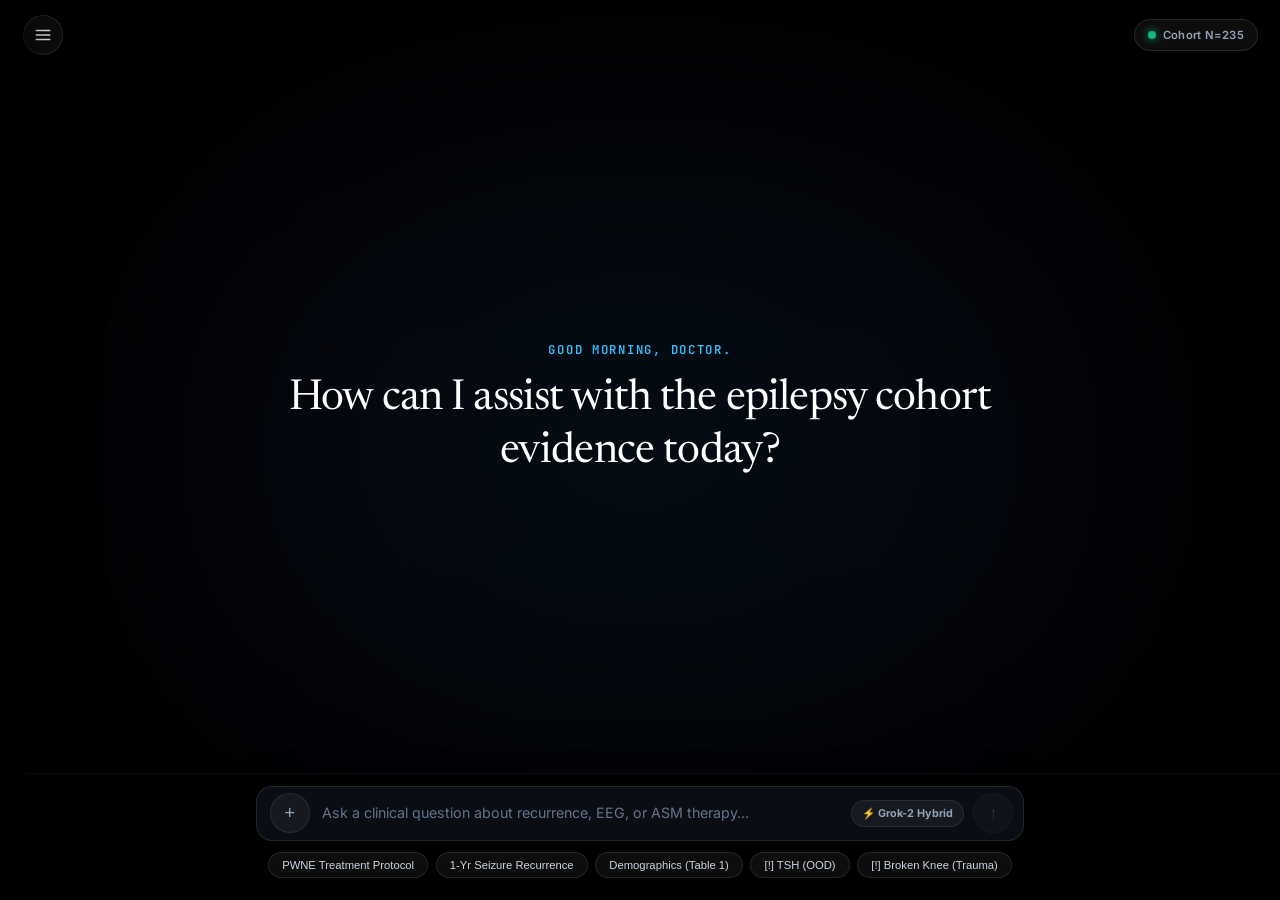
==== commit f5c4fc3d: "style: implement OLED pure black, Gemini center glow, stealth top nav, and flat pinned bottom dock" ====
--- a/public/index.html
+++ b/public/index.html
@@ -16,25 +16,24 @@
 </head>
 <body>
     <div class="oled-canvas">
-        <!-- ── AMBIENT DEEP GLOW ── -->
-        <div class="ambient-glow"></div>
-
-        <!-- ── FLOATING ADAPTIVE TOP ELEMENTS (Z-50) ── -->
+        <!-- ── GEMINI CENTER AMBIENT GLOW ── -->
+        <div class="ambient-glow-wrapper fixed inset-0 pointer-events-none z-0 flex items-center justify-center overflow-hidden">
+            <div class="ambient-glow-core w-[650px] sm:w-[900px] h-[400px] sm:h-[550px] bg-gradient-to-tr from-cyan-600/15 via-blue-600/10 to-indigo-600/15 rounded-full blur-[140px] opacity-75"></div>
+        </div>
+
+        <!-- ── MINIMALIST STEALTH TOP NAVIGATION (Z-50) ── -->
         <header class="top-floating-header">
-            <div class="brand-floating-capsule">
-                <button id="sidebarToggleBtn" class="floating-icon-btn" title="Toggle Clinical Workspace Sidebar (Drawer)">
-                    <svg width="18" height="18" viewBox="0 0 24 24" fill="none" stroke="currentColor" stroke-width="2" stroke-linecap="round" stroke-linejoin="round">
-                        <line x1="3" y1="12" x2="21" y2="12"></line>
-                        <line x1="3" y1="6" x2="21" y2="6"></line>
-                        <line x1="3" y1="18" x2="21" y2="18"></line>
-                    </svg>
-                </button>
-                <span class="workspace-brand-tag">Clinical Intelligence</span>
-            </div>
-
-            <div class="live-grounding-pill" title="Active Knowledge Base (N=235 Cohort)">
-                <span class="pulse-dot"></span>
-                <span class="grounding-text">Active Knowledge Base (N=235 Cohort)</span>
+            <button id="sidebarToggleBtn" class="stealth-menu-btn" title="Open Clinical Workspace">
+                <svg width="18" height="18" viewBox="0 0 24 24" fill="none" stroke="currentColor" stroke-width="2" stroke-linecap="round" stroke-linejoin="round">
+                    <line x1="3" y1="12" x2="21" y2="12"></line>
+                    <line x1="3" y1="6" x2="21" y2="6"></line>
+                    <line x1="3" y1="18" x2="21" y2="18"></line>
+                </svg>
+            </button>
+
+            <div class="stealth-status-pill" title="Active Knowledge Base (N=235 Cohort)">
+                <span class="stealth-pulse-dot"></span>
+                <span class="stealth-status-text">Cohort N=235</span>
             </div>
         </header>
 
@@ -140,10 +139,10 @@
             </div>
         </main>
 
-        <!-- ── FLOATING GEMINI CAPSULE DOCK ── -->
-        <footer class="floating-dock">
+        <!-- ── FLAT PINNED BOTTOM DOCK (Z-40) ── -->
+        <footer class="fixed-bottom-dock">
             <div class="dock-container">
-                <!-- ── CAPSULE INPUT BAR ── -->
+                <!-- Search / Chat Command Bar -->
                 <form id="queryForm" class="capsule-form">
                     <div class="capsule-bar" id="capsuleBar">
                         <!-- Direct '+' PDF Ingestion Input & Trigger -->
@@ -177,8 +176,8 @@
                     </div>
                 </form>
 
-                <!-- ── MINIMALIST CLINICAL QUICK-PROMPT PILLS ── -->
-                <div id="quickChipsWrapper" class="quick-chips-bar quick-pills">
+                <!-- Single-Line Suggestion Chips -->
+                <div id="quickChipsWrapper" class="quick-chips-bar">
                     <div class="chips-scroll-lane no-scrollbar" id="quickChipsContainer">
                         <!-- Injected dynamically by app.js -->
                     </div>
--- a/public/style.css
+++ b/public/style.css
@@ -134,18 +134,34 @@
     overflow-x: hidden;
 }
 
-.ambient-glow {
+/* ── GEMINI CENTER AMBIENT GLOW ── */
+.ambient-glow-wrapper {
     position: fixed;
-    top: 0;
-    left: 0;
-    width: 100vw;
-    height: 100dvh;
-    background: radial-gradient(circle at 50% 30%, rgba(18, 38, 68, 0.35) 0%, rgba(0, 0, 0, 0.95) 70%, #000000 100%);
+    inset: 0;
     pointer-events: none;
-    z-index: 1;
-}
-
-/* ── FLOATING ADAPTIVE TOP ELEMENTS (Z-50) ── */
+    z-index: 0;
+    display: flex;
+    align-items: center;
+    justify-content: center;
+    overflow: hidden;
+}
+
+.ambient-glow-core {
+    width: min(900px, 90vw);
+    height: min(550px, 60vh);
+    background: radial-gradient(circle at 50% 50%, rgba(6, 182, 212, 0.15) 0%, rgba(59, 130, 246, 0.10) 40%, rgba(99, 102, 241, 0.15) 70%, transparent 100%);
+    border-radius: 9999px;
+    filter: blur(140px);
+    opacity: 0.75;
+    animation: ambientPulse 8s ease-in-out infinite alternate;
+}
+
+@keyframes ambientPulse {
+    0% { transform: scale(0.95); opacity: 0.65; }
+    100% { transform: scale(1.05); opacity: 0.85; }
+}
+
+/* ── MINIMALIST STEALTH TOP NAVIGATION (Z-50) ── */
 .top-floating-header {
     position: fixed;
     top: 0;
@@ -164,98 +180,81 @@
     box-sizing: border-box;
 }
 
-.brand-floating-capsule {
-    display: flex;
-    align-items: center;
-    gap: 0.65rem;
-    background: rgba(12, 15, 22, 0.78);
+.stealth-menu-btn {
+    pointer-events: auto;
+    padding: 0.625rem;
+    border-radius: 50%;
+    background: rgba(255, 255, 255, 0.05);
     border: 1px solid rgba(255, 255, 255, 0.1);
-    padding: 0.35rem 1rem 0.35rem 0.4rem;
-    border-radius: var(--radius-pill);
-    backdrop-filter: blur(20px) saturate(1.3);
-    -webkit-backdrop-filter: blur(20px) saturate(1.3);
-    pointer-events: auto;
-    box-shadow: 0 8px 32px rgba(0, 0, 0, 0.6), 0 0 0 1px rgba(255,255,255,0.04) inset;
-    transition: all var(--transition-fast);
-    flex-shrink: 0;
-}
-
-.brand-floating-capsule:hover {
-    background: rgba(22, 28, 40, 0.9);
-    border-color: rgba(255, 255, 255, 0.16);
-}
-
-.floating-icon-btn {
-    background: rgba(255, 255, 255, 0.08);
-    border: 1px solid var(--border-subtle);
+    backdrop-filter: blur(16px);
+    -webkit-backdrop-filter: blur(16px);
     color: var(--text-primary);
-    width: 38px;
-    height: 38px;
-    min-width: 38px;
-    min-height: 38px;
-    border-radius: 50%;
+    width: 40px;
+    height: 40px;
+    min-width: 40px;
+    min-height: 40px;
     display: flex;
     align-items: center;
     justify-content: center;
     cursor: pointer;
+    box-shadow: 0 4px 16px rgba(0, 0, 0, 0.4);
     transition: all var(--transition-fast);
     -webkit-tap-highlight-color: transparent;
     touch-action: manipulation;
 }
 
-.floating-icon-btn:hover {
+.stealth-menu-btn:hover {
+    background: rgba(255, 255, 255, 0.1);
+    border-color: rgba(255, 255, 255, 0.2);
     color: var(--text-pure);
-    background: rgba(56, 189, 248, 0.2);
-    border-color: var(--gemini-cyan);
     transform: scale(1.05);
 }
 
-.floating-icon-btn:active {
+.stealth-menu-btn:active {
     transform: scale(0.95);
 }
 
-.workspace-brand-tag {
-    font-size: 0.88rem;
-    font-weight: 700;
-    color: var(--text-pure);
-    letter-spacing: -0.01em;
+.stealth-status-pill {
+    pointer-events: auto;
+    display: flex;
+    align-items: center;
+    gap: 0.5rem;
+    padding: 0.375rem 0.85rem;
+    border-radius: var(--radius-pill);
+    background: rgba(255, 255, 255, 0.05);
+    border: 1px solid rgba(255, 255, 255, 0.1);
+    backdrop-filter: blur(16px);
+    -webkit-backdrop-filter: blur(16px);
+    box-shadow: 0 4px 16px rgba(0, 0, 0, 0.4);
+    transition: all var(--transition-fast);
     user-select: none;
-}
-
-.live-grounding-pill {
-    display: inline-flex;
-    align-items: center;
-    gap: 0.55rem;
-    background: rgba(12, 15, 22, 0.78);
-    border: 1px solid rgba(255, 255, 255, 0.1);
-    padding: 0.45rem 0.95rem;
-    border-radius: var(--radius-pill);
-    font-size: 0.76rem;
+    flex-shrink: 0;
+}
+
+.stealth-status-pill:hover {
+    background: rgba(255, 255, 255, 0.09);
+    border-color: rgba(255, 255, 255, 0.18);
+}
+
+.stealth-pulse-dot {
+    width: 8px;
+    height: 8px;
+    border-radius: 50%;
+    background-color: #10b981;
+    box-shadow: 0 0 8px rgba(16, 185, 129, 0.9);
+    animation: pulseGlow 2s infinite ease-in-out;
+}
+
+.stealth-status-text {
+    font-size: 0.75rem;
     font-weight: 600;
-    color: var(--text-secondary);
-    backdrop-filter: blur(20px) saturate(1.3);
-    -webkit-backdrop-filter: blur(20px) saturate(1.3);
-    user-select: none;
-    pointer-events: auto;
-    box-shadow: 0 8px 32px rgba(0, 0, 0, 0.6), 0 0 0 1px rgba(255,255,255,0.04) inset;
-    transition: all var(--transition-fast);
-    flex-shrink: 0;
-    white-space: nowrap;
-}
-
-.live-grounding-pill:hover {
-    background: rgba(22, 28, 40, 0.9);
-    border-color: rgba(255, 255, 255, 0.16);
-    color: var(--text-pure);
-}
-
-.pulse-dot {
-    width: 7px;
-    height: 7px;
-    border-radius: 50%;
-    background-color: var(--status-emerald);
-    box-shadow: 0 0 10px var(--status-emerald);
-    animation: pulseGlow 2s infinite ease-in-out;
+    color: #94a3b8;
+    letter-spacing: 0.02em;
+}
+
+@keyframes pulseGlow {
+    0%, 100% { transform: scale(1); opacity: 1; }
+    50% { transform: scale(1.25); opacity: 0.75; }
 }
 
 @keyframes pulseGlow {
@@ -1238,21 +1237,21 @@
     100% { background-position: -200% 0; }
 }
 
-/* ── PINNED FIXED BOTTOM INPUT DOCK (Z-40) ── */
-.floating-dock {
+/* ── FLAT PINNED BOTTOM DOCK (Z-40) ── */
+.fixed-bottom-dock {
     position: fixed;
     bottom: 0;
     left: 0;
     right: 0;
     z-index: 40;
-    width: 100%;
-    background: linear-gradient(to top, #020617 0%, rgba(2, 6, 23, 0.92) 70%, transparent 100%);
-    padding: 1.5rem 1rem 1rem;
-    padding-bottom: max(1rem, env(safe-area-inset-bottom, 1rem));
-    display: flex;
-    flex-direction: column;
-    align-items: center;
-    pointer-events: none;
+    background: rgba(0, 0, 0, 0.92);
+    backdrop-filter: blur(20px);
+    -webkit-backdrop-filter: blur(20px);
+    border-top: 1px solid rgba(255, 255, 255, 0.06);
+    padding-top: 0.75rem;
+    padding-bottom: max(1.25rem, env(safe-area-inset-bottom, 1.25rem));
+    padding-left: 1rem;
+    padding-right: 1rem;
     box-sizing: border-box;
 }
 
@@ -1264,7 +1263,6 @@
     flex-direction: column;
     align-items: center;
     gap: 0.5rem;
-    pointer-events: auto;
 }
 
 .capsule-form {
@@ -1272,32 +1270,30 @@
 }
 
 .capsule-bar {
-    background: rgba(16, 20, 28, 0.92);
-    border: 1px solid var(--border-medium);
-    border-radius: var(--radius-pill);
-    padding: 0.4rem 0.55rem 0.4rem 0.7rem;
+    background: #0A0D14;
+    border: 1px solid rgba(255, 255, 255, 0.1);
+    border-radius: 16px; /* rounded-2xl */
+    padding: 0.45rem 0.65rem 0.45rem 0.85rem;
     display: flex;
     align-items: center;
     gap: 0.55rem;
-    box-shadow: 0 16px 48px rgba(0, 0, 0, 0.9), 0 0 30px rgba(56, 189, 248, 0.08), 0 0 0 1px rgba(255,255,255,0.04) inset;
-    backdrop-filter: blur(24px) saturate(1.2);
-    -webkit-backdrop-filter: blur(24px) saturate(1.2);
+    box-shadow: 0 20px 50px rgba(0, 0, 0, 0.95);
     transition: all var(--transition-fast);
 }
 
 .capsule-bar:focus-within {
-    border-color: var(--border-focus);
-    box-shadow: 0 16px 48px rgba(0, 0, 0, 0.95), 0 0 36px var(--gemini-glow);
+    border-color: rgba(6, 182, 212, 0.8);
+    box-shadow: 0 20px 50px rgba(0, 0, 0, 0.95), 0 0 24px rgba(6, 182, 212, 0.2);
 }
 
 .capsule-action-btn {
-    background: rgba(255, 255, 255, 0.06);
-    border: 1px solid var(--border-subtle);
-    color: var(--text-primary);
-    width: 44px;
-    height: 44px;
-    min-width: 44px;
-    min-height: 44px;
+    background: rgba(255, 255, 255, 0.05);
+    border: 1px solid rgba(255, 255, 255, 0.08);
+    color: var(--text-secondary);
+    width: 40px;
+    height: 40px;
+    min-width: 40px;
+    min-height: 40px;
     border-radius: 50%;
     display: flex;
     align-items: center;
@@ -1310,14 +1306,14 @@
 }
 
 .capsule-action-btn:hover {
-    background: rgba(56, 189, 248, 0.2);
+    background: rgba(56, 189, 248, 0.18);
     border-color: var(--gemini-cyan);
     color: var(--gemini-cyan);
     transform: scale(1.05);
 }
 
 .plus-icon {
-    font-size: 1.3rem;
+    font-size: 1.25rem;
     line-height: 1;
     font-weight: 500;
 }
@@ -1357,8 +1353,8 @@
     font-size: 0.72rem;
     font-weight: 700;
     color: var(--text-secondary);
-    background: rgba(255, 255, 255, 0.06);
-    border: 1px solid var(--border-subtle);
+    background: rgba(255, 255, 255, 0.05);
+    border: 1px solid rgba(255, 255, 255, 0.08);
     padding: 0.25rem 0.65rem;
     border-radius: var(--radius-pill);
     user-select: none;
@@ -1366,13 +1362,13 @@
 }
 
 .send-circle-btn {
-    width: 44px;
-    height: 44px;
-    min-width: 44px;
-    min-height: 44px;
+    width: 40px;
+    height: 40px;
+    min-width: 40px;
+    min-height: 40px;
     border-radius: 50%;
-    background: rgba(255, 255, 255, 0.08);
-    border: 1px solid var(--border-subtle);
+    background: rgba(255, 255, 255, 0.06);
+    border: 1px solid rgba(255, 255, 255, 0.08);
     color: var(--text-muted);
     display: flex;
     align-items: center;
@@ -1396,7 +1392,7 @@
 
 .send-circle-btn:disabled {
     cursor: not-allowed;
-    opacity: 0.45;
+    opacity: 0.4;
 }
 
 .arrow-up {
@@ -1422,13 +1418,13 @@
     -webkit-overflow-scrolling: touch;
     scrollbar-width: none;
     -ms-overflow-style: none;
-    padding: 0.35rem 0.5rem;
+    padding: 0.25rem 0.25rem;
     max-width: 100%;
     width: 100%;
     justify-content: flex-start;
 }
 
-@media (min-width: 768px) {
+@media (min-width: 640px) {
     .chips-scroll-lane {
         justify-content: center;
     }
@@ -1439,24 +1435,31 @@
 }
 
 .floating-chip {
-    background: rgba(18, 22, 30, 0.88);
-    border: 1px solid var(--border-subtle);
-    color: var(--text-secondary);
-    min-height: 36px;
-    padding: 0.4rem 0.95rem;
-    border-radius: var(--radius-pill);
-    font-size: clamp(0.72rem, 1.8vw, 0.78rem);
-    font-weight: 600;
     white-space: nowrap;
     flex-shrink: 0;
+    background: rgba(255, 255, 255, 0.05);
+    border: 1px solid rgba(255, 255, 255, 0.1);
+    color: #cbd5e1;
+    font-size: 0.75rem;
+    font-weight: 500;
+    border-radius: var(--radius-pill);
+    padding: 0.375rem 0.875rem;
     cursor: pointer;
-    backdrop-filter: blur(16px);
-    -webkit-backdrop-filter: blur(16px);
     transition: all var(--transition-fast);
-    box-shadow: 0 4px 12px rgba(0, 0, 0, 0.4);
     outline: none;
     -webkit-tap-highlight-color: transparent;
     touch-action: manipulation;
+}
+
+.floating-chip:hover {
+    background: rgba(255, 255, 255, 0.1);
+    border-color: rgba(255, 255, 255, 0.2);
+    color: #ffffff;
+    transform: translateY(-1px);
+}
+
+.floating-chip:active {
+    transform: translateY(0);
 }
 
 .floating-chip:hover {
@@ -2019,31 +2022,21 @@
         gap: 0.5rem;
     }
 
-    .brand-floating-capsule {
-        padding: 0.25rem 0.7rem 0.25rem 0.25rem;
-        gap: 0.45rem;
-        box-shadow: 0 6px 20px rgba(0, 0, 0, 0.6);
-    }
-
-    .floating-icon-btn {
-        width: 36px;
-        height: 36px;
-        min-width: 36px;
-        min-height: 36px;
-    }
-
-    .workspace-brand-tag {
-        font-size: 0.78rem;
-    }
-
-    .live-grounding-pill .grounding-text {
-        font-size: 0.68rem;
-    }
-
-    .live-grounding-pill {
-        padding: 0.35rem 0.65rem;
-        gap: 0.35rem;
-        font-size: 0.68rem;
+    .stealth-menu-btn {
+        width: 38px;
+        height: 38px;
+        min-width: 38px;
+        min-height: 38px;
+        padding: 0.5rem;
+    }
+
+    .stealth-status-pill {
+        padding: 0.3rem 0.75rem;
+        gap: 0.4rem;
+    }
+
+    .stealth-status-text {
+        font-size: 0.7rem;
     }
 
     .clinical-drawer {
@@ -2075,13 +2068,28 @@
         line-height: 1.3;
     }
 
-    .floating-dock {
-        padding: 1.25rem 0.75rem 0.75rem;
-        padding-bottom: max(0.75rem, env(safe-area-inset-bottom, 0.75rem));
+    .fixed-bottom-dock {
+        padding: 0.65rem 0.75rem max(1rem, env(safe-area-inset-bottom, 1rem));
     }
 
     .capsule-bar {
-        padding: 0.35rem 0.5rem;
+        padding: 0.4rem 0.5rem 0.4rem 0.75rem;
+        gap: 0.45rem;
+        border-radius: 14px;
+    }
+
+    .capsule-action-btn {
+        width: 38px;
+        height: 38px;
+        min-width: 38px;
+        min-height: 38px;
+    }
+
+    .send-circle-btn {
+        width: 38px;
+        height: 38px;
+        min-width: 38px;
+        min-height: 38px;
     }
 
     .user-query-bubble {
@@ -2123,31 +2131,6 @@
 
     .provenance-item-card {
         padding: 0.75rem 0.85rem;
-    }
-
-    .floating-dock {
-        bottom: 0.5rem;
-        width: calc(100% - 0.75rem);
-    }
-
-    .capsule-bar {
-        padding: 0.3rem 0.4rem;
-        gap: 0.4rem;
-        border-radius: 24px;
-    }
-
-    .capsule-action-btn {
-        width: 40px;
-        height: 40px;
-        min-width: 40px;
-        min-height: 40px;
-    }
-
-    .send-circle-btn {
-        width: 40px;
-        height: 40px;
-        min-width: 40px;
-        min-height: 40px;
     }
 
     .seamless-input {
@@ -2319,15 +2302,20 @@
         font-size: 13.5px;
     }
 
-    .workspace-brand-tag {
-        font-size: 0.74rem;
-    }
-
-    .floating-icon-btn {
-        width: 32px;
-        height: 32px;
-        min-width: 32px;
-        min-height: 32px;
+    .stealth-menu-btn {
+        width: 34px;
+        height: 34px;
+        min-width: 34px;
+        min-height: 34px;
+        padding: 0.4rem;
+    }
+
+    .stealth-status-pill {
+        padding: 0.25rem 0.6rem;
+    }
+
+    .stealth-status-text {
+        font-size: 0.68rem;
     }
 
     .hero-headline {
@@ -2335,11 +2323,12 @@
     }
 
     .workspace-viewport {
-        padding: 3.75rem 0.55rem 11rem;
+        padding: 5.5rem 0.65rem 10.5rem;
     }
 
     .workspace-viewport.idle-state {
-        padding-top: 2.5rem;
+        padding-top: 5.5rem;
+        padding-bottom: 10.5rem;
     }
 
     .clinical-response-card {
@@ -2351,16 +2340,16 @@
     }
 
     .capsule-bar {
-        padding: 0.25rem 0.35rem;
+        padding: 0.35rem 0.45rem 0.35rem 0.65rem;
         gap: 0.35rem;
     }
 
     .capsule-action-btn,
     .send-circle-btn {
-        width: 38px;
-        height: 38px;
-        min-width: 38px;
-        min-height: 38px;
+        width: 34px;
+        height: 34px;
+        min-width: 34px;
+        min-height: 34px;
     }
 
     .seamless-input {
